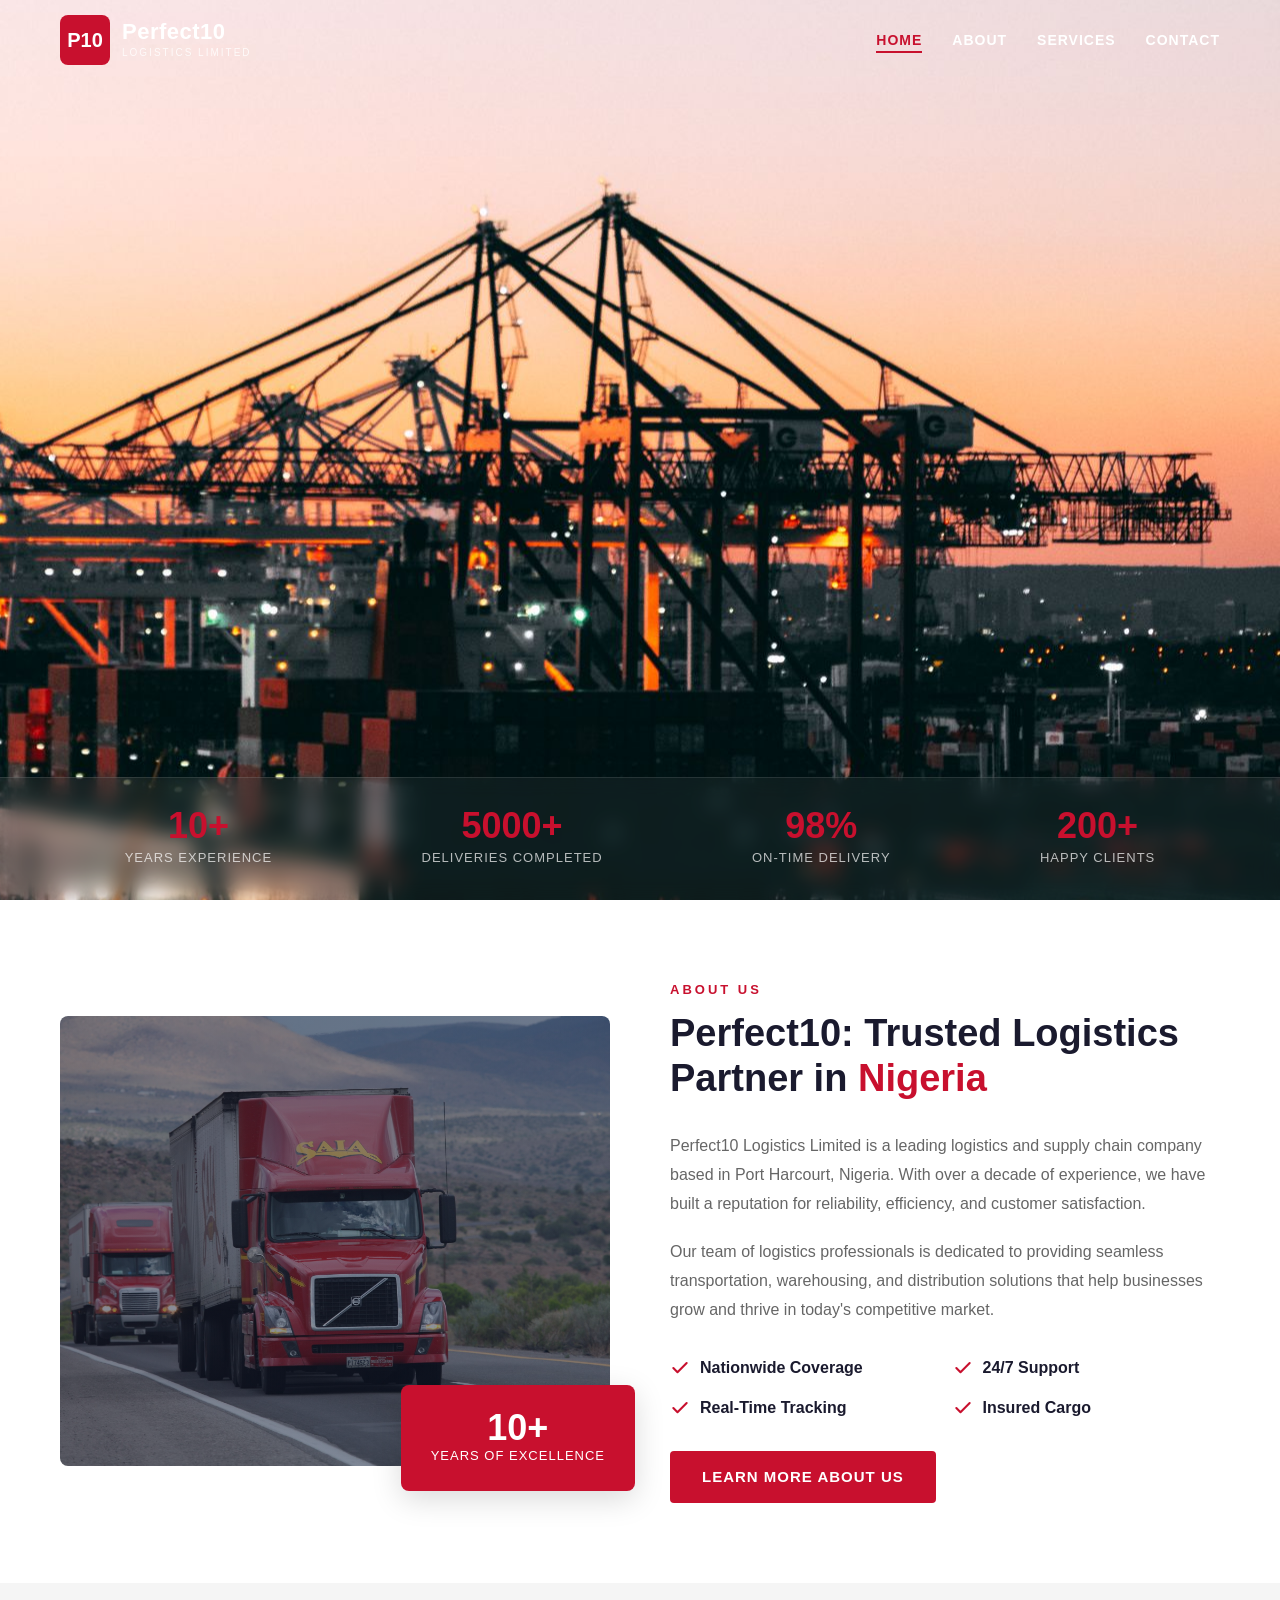
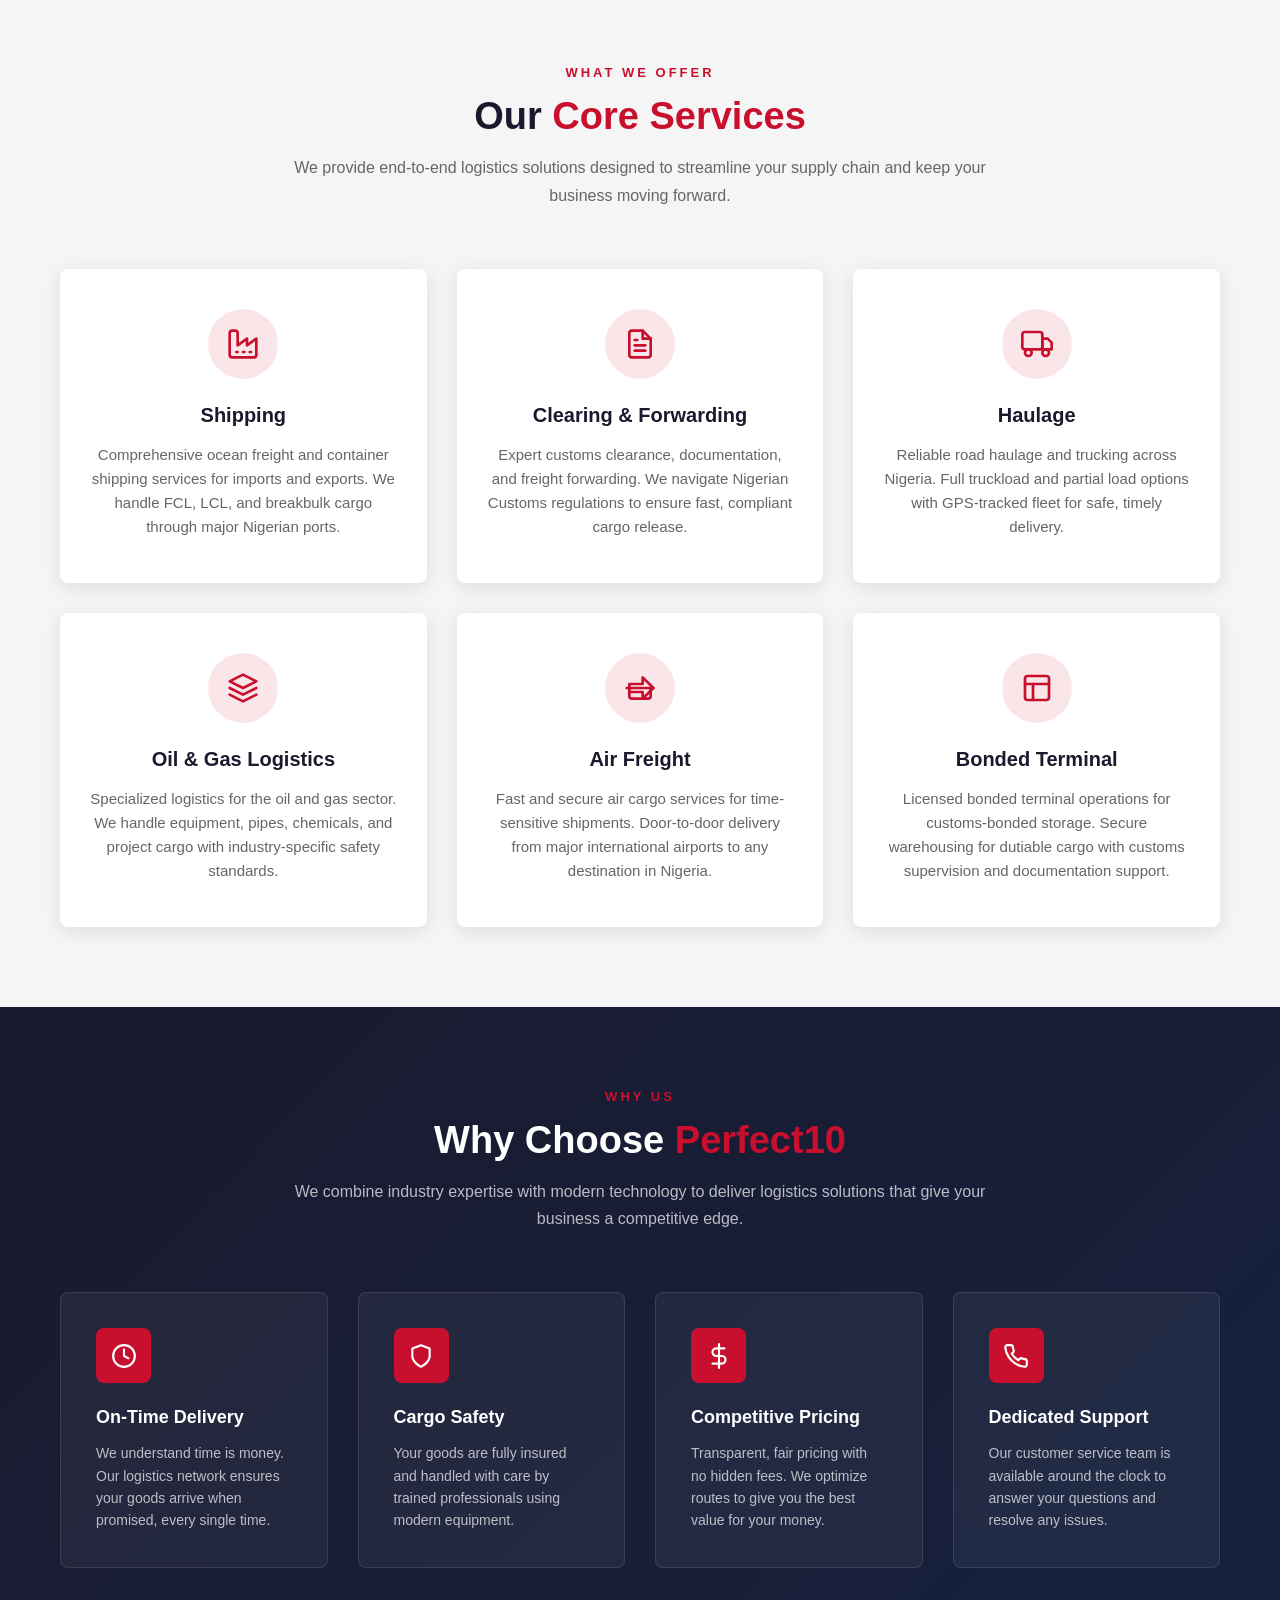
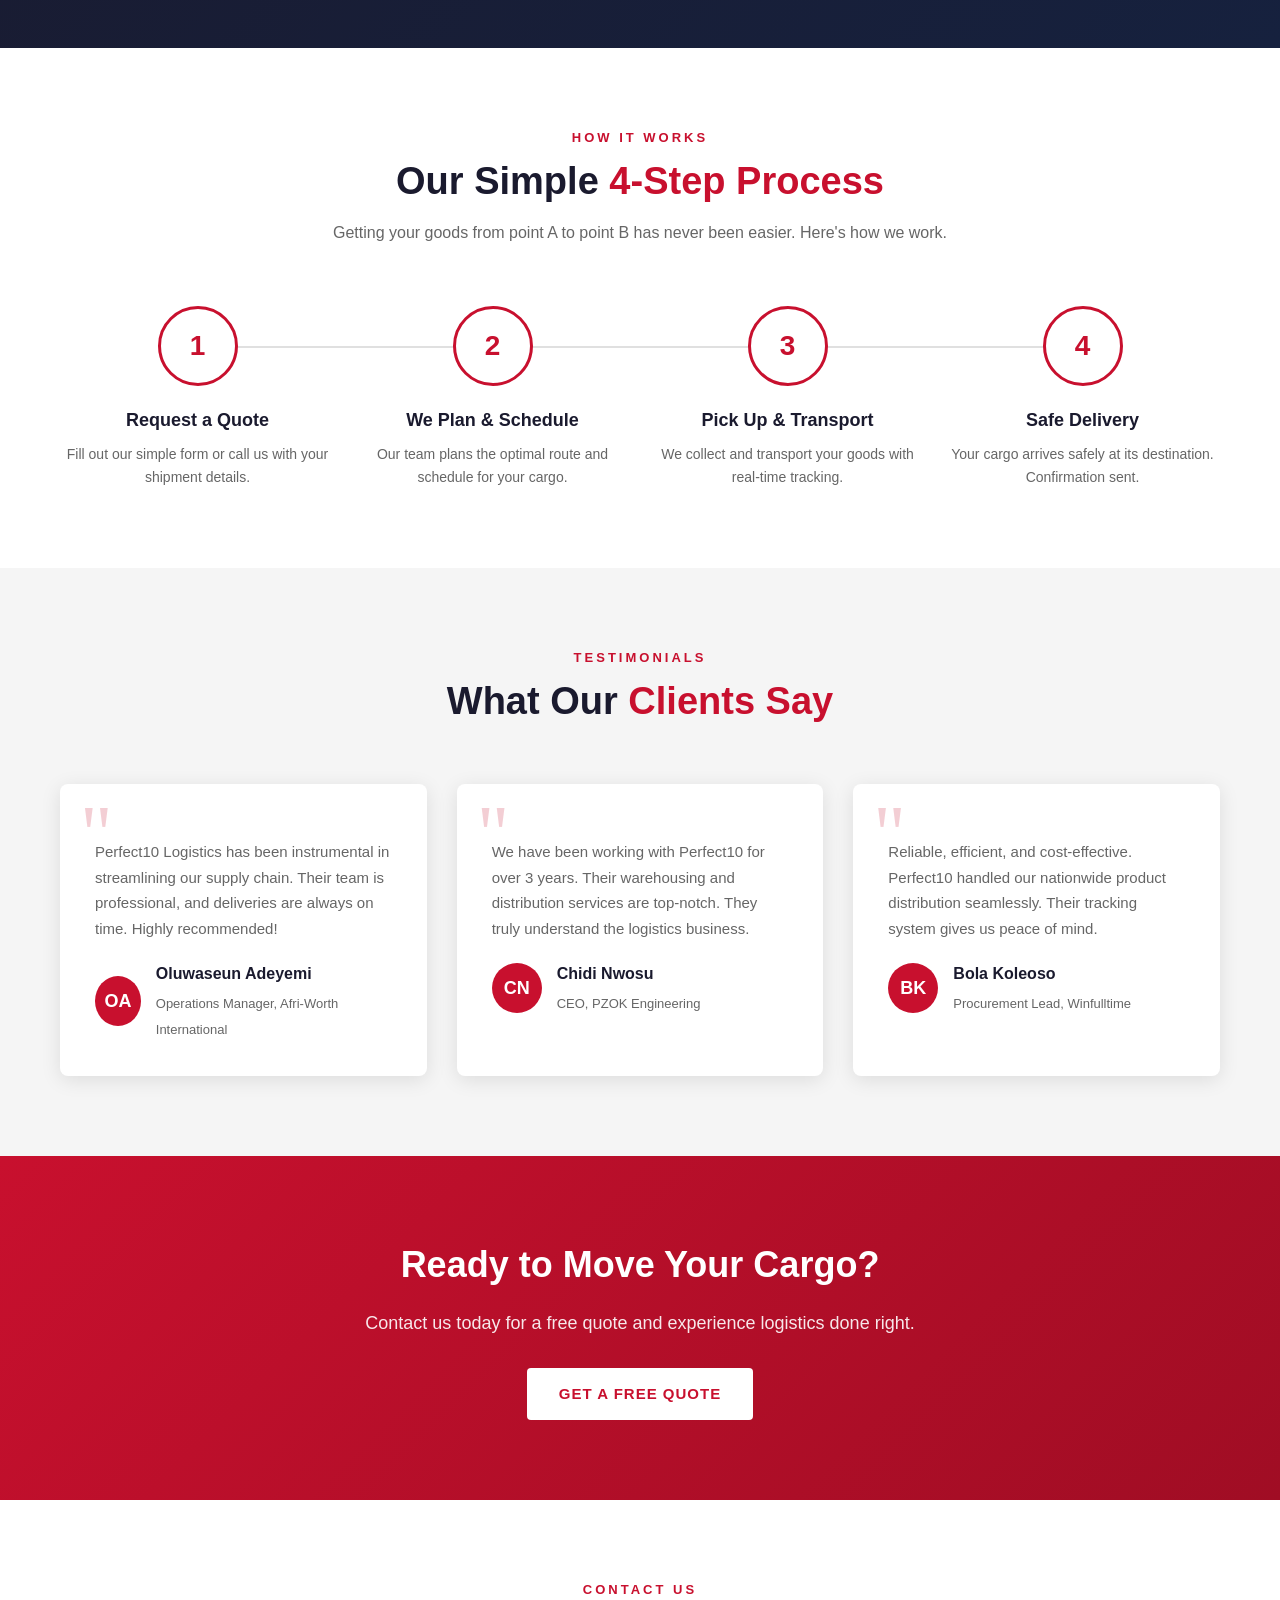
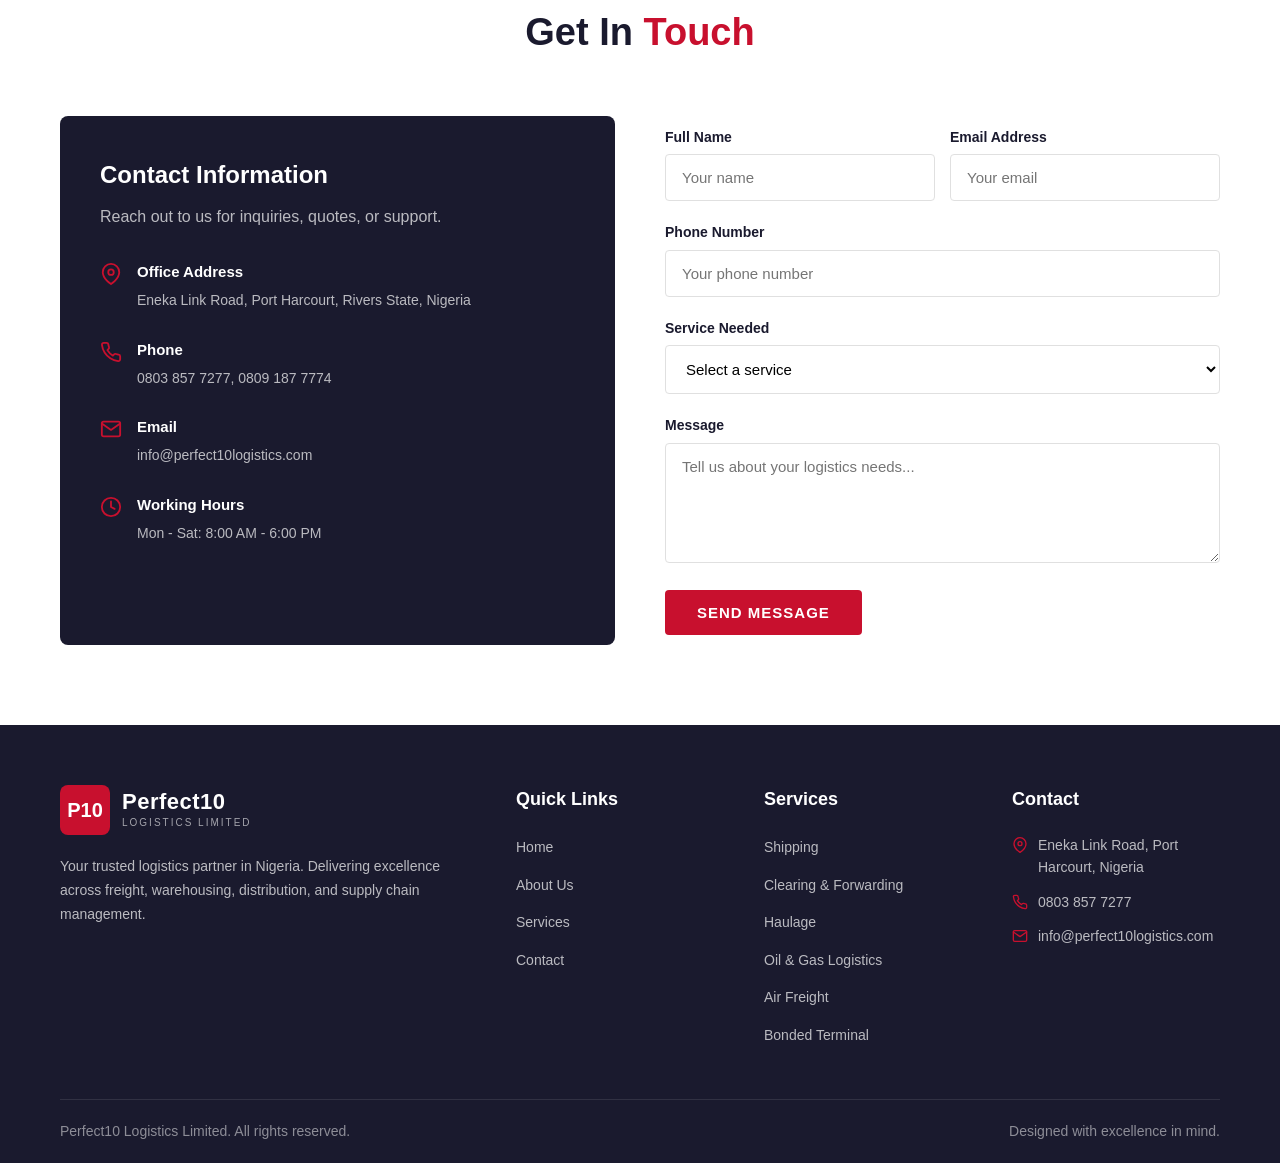
==== index.html @ c77262b9 "Update about heading text" ====
<!DOCTYPE html>
<html lang="en">
<head>
  <meta charset="UTF-8">
  <meta name="viewport" content="width=device-width, initial-scale=1.0">
  <title>Perfect10 Logistics Limited - Reliable Logistics Solutions</title>
  <meta name="description" content="Perfect10 Logistics Limited offers freight, warehousing, distribution, and supply chain management services across Nigeria and beyond.">
  <link rel="stylesheet" href="css/style.css">
</head>
<body>

  <!-- Navigation -->
  <nav class="navbar">
    <div class="container">
      <a href="index.html" class="logo">
        <div class="logo-icon">P10</div>
        <div class="logo-text-wrap">
          <span class="logo-text">Perfect10</span>
          <span class="logo-tagline">Logistics Limited</span>
        </div>
      </a>
      <ul class="nav-links">
        <li><a href="index.html" class="active">Home</a></li>
        <li><a href="about.html">About</a></li>
        <li><a href="services.html">Services</a></li>
        <li><a href="contact.html">Contact</a></li>
      </ul>
      <button class="mobile-menu-btn" aria-label="Toggle menu">
        <span></span>
        <span></span>
        <span></span>
      </button>
    </div>
  </nav>

  <!-- Hero Section -->
  <section class="hero">
    <video class="hero-video" autoplay muted loop playsinline poster="images/hero-terminal.jpg">
      <source src="images/hero.mp4" type="video/mp4">
    </video>
    <div class="container">

    </div>
    <div class="hero-stats">
      <div class="container">
        <div class="stat-item">
          <span class="stat-number" data-count="10" data-suffix="+">0+</span>
          <span class="stat-label">Years Experience</span>
        </div>
        <div class="stat-item">
          <span class="stat-number" data-count="5000" data-suffix="+">0+</span>
          <span class="stat-label">Deliveries Completed</span>
        </div>
        <div class="stat-item">
          <span class="stat-number" data-count="98" data-suffix="%">0%</span>
          <span class="stat-label">On-Time Delivery</span>
        </div>
        <div class="stat-item">
          <span class="stat-number" data-count="200" data-suffix="+">0+</span>
          <span class="stat-label">Happy Clients</span>
        </div>
      </div>
    </div>
  </section>

  <!-- About Section -->
  <section class="about-section section-padding">
    <div class="container">
      <div class="about-image reveal">
        <div class="about-image-main"></div>
        <div class="about-image-badge">
          <div class="years">10+</div>
          <div class="years-text">Years of Excellence</div>
        </div>
      </div>
      <div class="about-content reveal">
        <div class="section-header left">
          <div class="section-label">About Us</div>
          <h2 class="section-title">Perfect10: Trusted Logistics Partner in <span>Nigeria</span></h2>
        </div>
        <p class="about-text">Perfect10 Logistics Limited is a leading logistics and supply chain company based in Port Harcourt, Nigeria. With over a decade of experience, we have built a reputation for reliability, efficiency, and customer satisfaction.</p>
        <p class="about-text">Our team of logistics professionals is dedicated to providing seamless transportation, warehousing, and distribution solutions that help businesses grow and thrive in today's competitive market.</p>
        <div class="about-features">
          <div class="about-feature-item">
            <svg viewBox="0 0 24 24" fill="none" stroke="currentColor" stroke-width="2.5" stroke-linecap="round" stroke-linejoin="round"><polyline points="20 6 9 17 4 12"></polyline></svg>
            Nationwide Coverage
          </div>
          <div class="about-feature-item">
            <svg viewBox="0 0 24 24" fill="none" stroke="currentColor" stroke-width="2.5" stroke-linecap="round" stroke-linejoin="round"><polyline points="20 6 9 17 4 12"></polyline></svg>
            24/7 Support
          </div>
          <div class="about-feature-item">
            <svg viewBox="0 0 24 24" fill="none" stroke="currentColor" stroke-width="2.5" stroke-linecap="round" stroke-linejoin="round"><polyline points="20 6 9 17 4 12"></polyline></svg>
            Real-Time Tracking
          </div>
          <div class="about-feature-item">
            <svg viewBox="0 0 24 24" fill="none" stroke="currentColor" stroke-width="2.5" stroke-linecap="round" stroke-linejoin="round"><polyline points="20 6 9 17 4 12"></polyline></svg>
            Insured Cargo
          </div>
        </div>
        <a href="about.html" class="btn btn-primary">Learn More About Us</a>
      </div>
    </div>
  </section>

  <!-- Services Section -->
  <section class="services-section section-padding">
    <div class="container">
      <div class="section-header reveal">
        <div class="section-label">What We Offer</div>
        <h2 class="section-title">Our <span>Core Services</span></h2>
        <p class="section-desc">We provide end-to-end logistics solutions designed to streamline your supply chain and keep your business moving forward.</p>
      </div>
      <div class="services-grid">
        <div class="service-card reveal">
          <div class="service-icon">
            <svg viewBox="0 0 24 24" fill="none" stroke="currentColor" stroke-width="2" stroke-linecap="round" stroke-linejoin="round"><path d="M2 20a2 2 0 0 0 2 2h16a2 2 0 0 0 2-2V8l-7 5V8l-7 5V4a2 2 0 0 0-2-2H4a2 2 0 0 0-2 2Z"></path><path d="M17 18h1"></path><path d="M12 18h1"></path><path d="M7 18h1"></path></svg>
          </div>
          <h3 class="service-title">Shipping</h3>
          <p class="service-desc">Comprehensive ocean freight and container shipping services for imports and exports. We handle FCL, LCL, and breakbulk cargo through major Nigerian ports.</p>
        </div>
        <div class="service-card reveal">
          <div class="service-icon">
            <svg viewBox="0 0 24 24" fill="none" stroke="currentColor" stroke-width="2" stroke-linecap="round" stroke-linejoin="round"><path d="M14 2H6a2 2 0 0 0-2 2v16a2 2 0 0 0 2 2h12a2 2 0 0 0 2-2V8z"></path><polyline points="14 2 14 8 20 8"></polyline><line x1="16" y1="13" x2="8" y2="13"></line><line x1="16" y1="17" x2="8" y2="17"></line><polyline points="10 9 9 9 8 9"></polyline></svg>
          </div>
          <h3 class="service-title">Clearing &amp; Forwarding</h3>
          <p class="service-desc">Expert customs clearance, documentation, and freight forwarding. We navigate Nigerian Customs regulations to ensure fast, compliant cargo release.</p>
        </div>
        <div class="service-card reveal">
          <div class="service-icon">
            <svg viewBox="0 0 24 24" fill="none" stroke="currentColor" stroke-width="2" stroke-linecap="round" stroke-linejoin="round"><rect x="1" y="3" width="15" height="13" rx="2"></rect><path d="M16 8h4l3 3v5h-7V8z"></path><circle cx="5.5" cy="18.5" r="2.5"></circle><circle cx="18.5" cy="18.5" r="2.5"></circle></svg>
          </div>
          <h3 class="service-title">Haulage</h3>
          <p class="service-desc">Reliable road haulage and trucking across Nigeria. Full truckload and partial load options with GPS-tracked fleet for safe, timely delivery.</p>
        </div>
        <div class="service-card reveal">
          <div class="service-icon">
            <svg viewBox="0 0 24 24" fill="none" stroke="currentColor" stroke-width="2" stroke-linecap="round" stroke-linejoin="round"><path d="M12 2L2 7l10 5 10-5-10-5z"></path><path d="M2 17l10 5 10-5"></path><path d="M2 12l10 5 10-5"></path></svg>
          </div>
          <h3 class="service-title">Oil &amp; Gas Logistics</h3>
          <p class="service-desc">Specialized logistics for the oil and gas sector. We handle equipment, pipes, chemicals, and project cargo with industry-specific safety standards.</p>
        </div>
        <div class="service-card reveal">
          <div class="service-icon">
            <svg viewBox="0 0 24 24" fill="none" stroke="currentColor" stroke-width="2" stroke-linecap="round" stroke-linejoin="round"><path d="M2 12h20"></path><path d="M20 12v6a2 2 0 0 1-2 2H6a2 2 0 0 1-2-2v-6"></path><path d="m22 12-8-8v5H4v6h10v5l8-8z"></path></svg>
          </div>
          <h3 class="service-title">Air Freight</h3>
          <p class="service-desc">Fast and secure air cargo services for time-sensitive shipments. Door-to-door delivery from major international airports to any destination in Nigeria.</p>
        </div>
        <div class="service-card reveal">
          <div class="service-icon">
            <svg viewBox="0 0 24 24" fill="none" stroke="currentColor" stroke-width="2" stroke-linecap="round" stroke-linejoin="round"><rect x="3" y="3" width="18" height="18" rx="2" ry="2"></rect><line x1="3" y1="9" x2="21" y2="9"></line><line x1="9" y1="21" x2="9" y2="9"></line></svg>
          </div>
          <h3 class="service-title">Bonded Terminal</h3>
          <p class="service-desc">Licensed bonded terminal operations for customs-bonded storage. Secure warehousing for dutiable cargo with customs supervision and documentation support.</p>
        </div>
      </div>
    </div>
  </section>

  <!-- Why Choose Us -->
  <section class="why-section section-padding">
    <div class="container">
      <div class="section-header reveal">
        <div class="section-label">Why Us</div>
        <h2 class="section-title">Why Choose <span>Perfect10</span></h2>
        <p class="section-desc">We combine industry expertise with modern technology to deliver logistics solutions that give your business a competitive edge.</p>
      </div>
      <div class="why-grid">
        <div class="why-card reveal">
          <div class="why-icon">
            <svg viewBox="0 0 24 24" fill="none" stroke="currentColor" stroke-width="2" stroke-linecap="round" stroke-linejoin="round"><circle cx="12" cy="12" r="10"></circle><polyline points="12 6 12 12 16 14"></polyline></svg>
          </div>
          <h3 class="why-title">On-Time Delivery</h3>
          <p class="why-desc">We understand time is money. Our logistics network ensures your goods arrive when promised, every single time.</p>
        </div>
        <div class="why-card reveal">
          <div class="why-icon">
            <svg viewBox="0 0 24 24" fill="none" stroke="currentColor" stroke-width="2" stroke-linecap="round" stroke-linejoin="round"><path d="M12 22s8-4 8-10V5l-8-3-8 3v7c0 6 8 10 8 10z"></path></svg>
          </div>
          <h3 class="why-title">Cargo Safety</h3>
          <p class="why-desc">Your goods are fully insured and handled with care by trained professionals using modern equipment.</p>
        </div>
        <div class="why-card reveal">
          <div class="why-icon">
            <svg viewBox="0 0 24 24" fill="none" stroke="currentColor" stroke-width="2" stroke-linecap="round" stroke-linejoin="round"><line x1="12" y1="1" x2="12" y2="23"></line><path d="M17 5H9.5a3.5 3.5 0 0 0 0 7h5a3.5 3.5 0 0 1 0 7H6"></path></svg>
          </div>
          <h3 class="why-title">Competitive Pricing</h3>
          <p class="why-desc">Transparent, fair pricing with no hidden fees. We optimize routes to give you the best value for your money.</p>
        </div>
        <div class="why-card reveal">
          <div class="why-icon">
            <svg viewBox="0 0 24 24" fill="none" stroke="currentColor" stroke-width="2" stroke-linecap="round" stroke-linejoin="round"><path d="M22 16.92v3a2 2 0 0 1-2.18 2 19.79 19.79 0 0 1-8.63-3.07 19.5 19.5 0 0 1-6-6 19.79 19.79 0 0 1-3.07-8.67A2 2 0 0 1 4.11 2h3a2 2 0 0 1 2 1.72 12.84 12.84 0 0 0 .7 2.81 2 2 0 0 1-.45 2.11L8.09 9.91a16 16 0 0 0 6 6l1.27-1.27a2 2 0 0 1 2.11-.45 12.84 12.84 0 0 0 2.81.7A2 2 0 0 1 22 16.92z"></path></svg>
          </div>
          <h3 class="why-title">Dedicated Support</h3>
          <p class="why-desc">Our customer service team is available around the clock to answer your questions and resolve any issues.</p>
        </div>
      </div>
    </div>
  </section>

  <!-- Process Section -->
  <section class="process-section section-padding">
    <div class="container">
      <div class="section-header reveal">
        <div class="section-label">How It Works</div>
        <h2 class="section-title">Our Simple <span>4-Step Process</span></h2>
        <p class="section-desc">Getting your goods from point A to point B has never been easier. Here's how we work.</p>
      </div>
      <div class="process-steps">
        <div class="process-step reveal">
          <div class="step-number">1</div>
          <h3 class="step-title">Request a Quote</h3>
          <p class="step-desc">Fill out our simple form or call us with your shipment details.</p>
        </div>
        <div class="process-step reveal">
          <div class="step-number">2</div>
          <h3 class="step-title">We Plan &amp; Schedule</h3>
          <p class="step-desc">Our team plans the optimal route and schedule for your cargo.</p>
        </div>
        <div class="process-step reveal">
          <div class="step-number">3</div>
          <h3 class="step-title">Pick Up &amp; Transport</h3>
          <p class="step-desc">We collect and transport your goods with real-time tracking.</p>
        </div>
        <div class="process-step reveal">
          <div class="step-number">4</div>
          <h3 class="step-title">Safe Delivery</h3>
          <p class="step-desc">Your cargo arrives safely at its destination. Confirmation sent.</p>
        </div>
      </div>
    </div>
  </section>

  <!-- Testimonials -->
  <section class="testimonials-section section-padding">
    <div class="container">
      <div class="section-header reveal">
        <div class="section-label">Testimonials</div>
        <h2 class="section-title">What Our <span>Clients Say</span></h2>
      </div>
      <div class="testimonials-grid">
        <div class="testimonial-card reveal">
          <p class="testimonial-text">Perfect10 Logistics has been instrumental in streamlining our supply chain. Their team is professional, and deliveries are always on time. Highly recommended!</p>
          <div class="testimonial-author">
            <div class="author-avatar">OA</div>
            <div class="author-info">
              <h4>Oluwaseun Adeyemi</h4>
              <span>Operations Manager, Afri-Worth International</span>
            </div>
          </div>
        </div>
        <div class="testimonial-card reveal">
          <p class="testimonial-text">We have been working with Perfect10 for over 3 years. Their warehousing and distribution services are top-notch. They truly understand the logistics business.</p>
          <div class="testimonial-author">
            <div class="author-avatar">CN</div>
            <div class="author-info">
              <h4>Chidi Nwosu</h4>
              <span>CEO, PZOK Engineering</span>
            </div>
          </div>
        </div>
        <div class="testimonial-card reveal">
          <p class="testimonial-text">Reliable, efficient, and cost-effective. Perfect10 handled our nationwide product distribution seamlessly. Their tracking system gives us peace of mind.</p>
          <div class="testimonial-author">
            <div class="author-avatar">BK</div>
            <div class="author-info">
              <h4>Bola Koleoso</h4>
              <span>Procurement Lead, Winfulltime</span>
            </div>
          </div>
        </div>
      </div>
    </div>
  </section>

  <!-- CTA Section -->
  <section class="cta-section">
    <div class="container">
      <h2 class="cta-title">Ready to Move Your Cargo?</h2>
      <p class="cta-desc">Contact us today for a free quote and experience logistics done right.</p>
      <a href="contact.html" class="btn">Get a Free Quote</a>
    </div>
  </section>

  <!-- Contact Info Section -->
  <section class="contact-section section-padding">
    <div class="container">
      <div class="section-header reveal">
        <div class="section-label">Contact Us</div>
        <h2 class="section-title">Get In <span>Touch</span></h2>
      </div>
      <div class="contact-grid">
        <div class="contact-info-card reveal">
          <h3>Contact Information</h3>
          <p class="sub">Reach out to us for inquiries, quotes, or support.</p>
          <div class="contact-item">
            <svg viewBox="0 0 24 24" fill="none" stroke="currentColor" stroke-width="2" stroke-linecap="round" stroke-linejoin="round"><path d="M21 10c0 7-9 13-9 13s-9-6-9-13a9 9 0 0 1 18 0z"></path><circle cx="12" cy="10" r="3"></circle></svg>
            <div>
              <strong>Office Address</strong>
              <span>Eneka Link Road, Port Harcourt, Rivers State, Nigeria</span>
            </div>
          </div>
          <div class="contact-item">
            <svg viewBox="0 0 24 24" fill="none" stroke="currentColor" stroke-width="2" stroke-linecap="round" stroke-linejoin="round"><path d="M22 16.92v3a2 2 0 0 1-2.18 2 19.79 19.79 0 0 1-8.63-3.07 19.5 19.5 0 0 1-6-6 19.79 19.79 0 0 1-3.07-8.67A2 2 0 0 1 4.11 2h3a2 2 0 0 1 2 1.72 12.84 12.84 0 0 0 .7 2.81 2 2 0 0 1-.45 2.11L8.09 9.91a16 16 0 0 0 6 6l1.27-1.27a2 2 0 0 1 2.11-.45 12.84 12.84 0 0 0 2.81.7A2 2 0 0 1 22 16.92z"></path></svg>
            <div>
              <strong>Phone</strong>
              <span>0803 857 7277, 0809 187 7774</span>
            </div>
          </div>
          <div class="contact-item">
            <svg viewBox="0 0 24 24" fill="none" stroke="currentColor" stroke-width="2" stroke-linecap="round" stroke-linejoin="round"><path d="M4 4h16c1.1 0 2 .9 2 2v12c0 1.1-.9 2-2 2H4c-1.1 0-2-.9-2-2V6c0-1.1.9-2 2-2z"></path><polyline points="22,6 12,13 2,6"></polyline></svg>
            <div>
              <strong>Email</strong>
              <span>info@perfect10logistics.com</span>
            </div>
          </div>
          <div class="contact-item">
            <svg viewBox="0 0 24 24" fill="none" stroke="currentColor" stroke-width="2" stroke-linecap="round" stroke-linejoin="round"><circle cx="12" cy="12" r="10"></circle><polyline points="12 6 12 12 16 14"></polyline></svg>
            <div>
              <strong>Working Hours</strong>
              <span>Mon - Sat: 8:00 AM - 6:00 PM</span>
            </div>
          </div>
        </div>
        <div class="contact-form-wrap reveal">
          <form id="contactForm">
            <div class="form-row">
              <div class="form-group">
                <label for="name">Full Name</label>
                <input type="text" id="name" name="name" placeholder="Your name" required>
              </div>
              <div class="form-group">
                <label for="email">Email Address</label>
                <input type="email" id="email" name="email" placeholder="Your email" required>
              </div>
            </div>
            <div class="form-group">
              <label for="phone">Phone Number</label>
              <input type="tel" id="phone" name="phone" placeholder="Your phone number">
            </div>
            <div class="form-group">
              <label for="service">Service Needed</label>
              <select id="service" name="service">
                <option value="">Select a service</option>
                <option value="shipping">Shipping</option>
                <option value="clearing">Clearing &amp; Forwarding</option>
                <option value="haulage">Haulage</option>
                <option value="oilgas">Oil &amp; Gas Logistics</option>
                <option value="airfreight">Air Freight</option>
                <option value="bonded">Bonded Terminal</option>
                <option value="other">Other / General Inquiry</option>
              </select>
            </div>
            <div class="form-group">
              <label for="message">Message</label>
              <textarea id="message" name="message" placeholder="Tell us about your logistics needs..." required></textarea>
            </div>
            <button type="submit" class="btn btn-primary">Send Message</button>
          </form>
        </div>
      </div>
    </div>
  </section>

  <!-- Footer -->
  <footer class="footer">
    <div class="container">
      <div class="footer-grid">
        <div class="footer-brand">
          <a href="index.html" class="logo">
            <div class="logo-icon">P10</div>
            <div class="logo-text-wrap">
              <span class="logo-text">Perfect10</span>
              <span class="logo-tagline">Logistics Limited</span>
            </div>
          </a>
          <p>Your trusted logistics partner in Nigeria. Delivering excellence across freight, warehousing, distribution, and supply chain management.</p>
        </div>
        <div class="footer-col">
          <h4 class="footer-title">Quick Links</h4>
          <ul class="footer-links">
            <li><a href="index.html">Home</a></li>
            <li><a href="about.html">About Us</a></li>
            <li><a href="services.html">Services</a></li>
            <li><a href="contact.html">Contact</a></li>
          </ul>
        </div>
        <div class="footer-col">
          <h4 class="footer-title">Services</h4>
          <ul class="footer-links">
            <li><a href="services.html">Shipping</a></li>
            <li><a href="services.html">Clearing &amp; Forwarding</a></li>
            <li><a href="services.html">Haulage</a></li>
            <li><a href="services.html">Oil &amp; Gas Logistics</a></li>
            <li><a href="services.html">Air Freight</a></li>
            <li><a href="services.html">Bonded Terminal</a></li>
          </ul>
        </div>
        <div class="footer-col">
          <h4 class="footer-title">Contact</h4>
          <ul class="footer-contact">
            <li>
              <svg viewBox="0 0 24 24" fill="none" stroke="currentColor" stroke-width="2" stroke-linecap="round" stroke-linejoin="round"><path d="M21 10c0 7-9 13-9 13s-9-6-9-13a9 9 0 0 1 18 0z"></path><circle cx="12" cy="10" r="3"></circle></svg>
              Eneka Link Road, Port Harcourt, Nigeria
            </li>
            <li>
              <svg viewBox="0 0 24 24" fill="none" stroke="currentColor" stroke-width="2" stroke-linecap="round" stroke-linejoin="round"><path d="M22 16.92v3a2 2 0 0 1-2.18 2 19.79 19.79 0 0 1-8.63-3.07 19.5 19.5 0 0 1-6-6 19.79 19.79 0 0 1-3.07-8.67A2 2 0 0 1 4.11 2h3a2 2 0 0 1 2 1.72 12.84 12.84 0 0 0 .7 2.81 2 2 0 0 1-.45 2.11L8.09 9.91a16 16 0 0 0 6 6l1.27-1.27a2 2 0 0 1 2.11-.45 12.84 12.84 0 0 0 2.81.7A2 2 0 0 1 22 16.92z"></path></svg>
              0803 857 7277
            </li>
            <li>
              <svg viewBox="0 0 24 24" fill="none" stroke="currentColor" stroke-width="2" stroke-linecap="round" stroke-linejoin="round"><path d="M4 4h16c1.1 0 2 .9 2 2v12c0 1.1-.9 2-2 2H4c-1.1 0-2-.9-2-2V6c0-1.1.9-2 2-2z"></path><polyline points="22,6 12,13 2,6"></polyline></svg>
              info@perfect10logistics.com
            </li>
          </ul>
        </div>
      </div>
      <div class="footer-bottom">
        <p> Perfect10 Logistics Limited. All rights reserved.</p>
        <p>Designed with excellence in mind.</p>
      </div>
    </div>
  </footer>

  <script src="js/main.js"></script>
</body>
</html>
---- css/style.css ----
/* ========================================
   Perfect10 Logistics Limited
   Global Stylesheet
   ======================================== */

/* CSS Variables */
:root {
  --primary-red: #C8102E;
  --primary-red-dark: #A00D24;
  --dark: #1a1a2e;
  --dark-secondary: #16213e;
  --white: #ffffff;
  --light-gray: #f5f5f5;
  --medium-gray: #e0e0e0;
  --text-dark: #333333;
  --text-muted: #666666;
  --accent-gold: #d4af37;
  --transition: all 0.3s ease;
  --shadow: 0 4px 20px rgba(0,0,0,0.1);
  --shadow-hover: 0 8px 30px rgba(0,0,0,0.15);
}

/* Reset & Base */
* {
  margin: 0;
  padding: 0;
  box-sizing: border-box;
}

html {
  scroll-behavior: smooth;
}

body {
  font-family: 'Segoe UI', Tahoma, Geneva, Verdana, sans-serif;
  color: var(--text-dark);
  line-height: 1.6;
  background: var(--white);
  overflow-x: hidden;
}

a {
  text-decoration: none;
  color: inherit;
  transition: var(--transition);
}

ul {
  list-style: none;
}

img {
  max-width: 100%;
  height: auto;
}

.container {
  max-width: 1200px;
  margin: 0 auto;
  padding: 0 20px;
}

.section-padding {
  padding: 80px 0;
}

.text-center {
  text-align: center;
}

/* ========================================
   Buttons
   ======================================== */
.btn {
  display: inline-block;
  padding: 14px 32px;
  border-radius: 4px;
  font-weight: 600;
  font-size: 15px;
  text-transform: uppercase;
  letter-spacing: 1px;
  cursor: pointer;
  transition: var(--transition);
  border: none;
}

.btn-primary {
  background: var(--primary-red);
  color: var(--white);
}

.btn-primary:hover {
  background: var(--primary-red-dark);
  transform: translateY(-2px);
  box-shadow: var(--shadow-hover);
}

.btn-outline {
  background: transparent;
  color: var(--white);
  border: 2px solid var(--white);
}

.btn-outline:hover {
  background: var(--white);
  color: var(--dark);
}

.btn-dark {
  background: var(--dark);
  color: var(--white);
}

.btn-dark:hover {
  background: var(--primary-red);
}

/* ========================================
   Navigation
   ======================================== */
.navbar {
  position: fixed;
  top: 0;
  left: 0;
  width: 100%;
  z-index: 1000;
  padding: 15px 0;
  transition: var(--transition);
  background: transparent;
}

.navbar.scrolled {
  background: var(--white);
  box-shadow: var(--shadow);
  padding: 10px 0;
}

.navbar.scrolled .logo-text,
.navbar.scrolled .nav-links a {
  color: var(--dark);
}

.navbar.scrolled .logo-tagline {
  color: var(--text-muted);
}

.navbar .container {
  display: flex;
  justify-content: space-between;
  align-items: center;
}

.logo {
  display: flex;
  align-items: center;
  gap: 12px;
}

.logo-icon {
  width: 50px;
  height: 50px;
  background: var(--primary-red);
  border-radius: 8px;
  display: flex;
  align-items: center;
  justify-content: center;
  color: var(--white);
  font-weight: bold;
  font-size: 20px;
  flex-shrink: 0;
}

.logo-text-wrap {
  display: flex;
  flex-direction: column;
}

.logo-text {
  font-size: 22px;
  font-weight: 800;
  color: var(--white);
  line-height: 1.2;
  letter-spacing: 0.5px;
}

.logo-tagline {
  font-size: 10px;
  color: rgba(255,255,255,0.8);
  text-transform: uppercase;
  letter-spacing: 2px;
  font-weight: 500;
}

.nav-links {
  display: flex;
  gap: 30px;
  align-items: center;
}

.nav-links a {
  color: var(--white);
  font-weight: 600;
  font-size: 14px;
  text-transform: uppercase;
  letter-spacing: 1px;
  position: relative;
}

.nav-links a::after {
  content: '';
  position: absolute;
  bottom: -5px;
  left: 0;
  width: 0;
  height: 2px;
  background: var(--primary-red);
  transition: var(--transition);
}

.nav-links a:hover::after,
.nav-links a.active::after {
  width: 100%;
}

.nav-links a:hover,
.nav-links a.active {
  color: var(--primary-red);
}

.navbar.scrolled .nav-links a:hover,
.navbar.scrolled .nav-links a.active {
  color: var(--primary-red);
}

.mobile-menu-btn {
  display: none;
  background: none;
  border: none;
  cursor: pointer;
  padding: 5px;
}

.mobile-menu-btn span {
  display: block;
  width: 25px;
  height: 3px;
  background: var(--white);
  margin: 5px 0;
  transition: var(--transition);
  border-radius: 2px;
}

.navbar.scrolled .mobile-menu-btn span {
  background: var(--dark);
}

/* ========================================
   Hero Section
   ======================================== */
.hero {
  min-height: 100vh;
  background: linear-gradient(135deg, var(--dark) 0%, var(--dark-secondary) 50%, #1a1a2e 100%);
  display: flex;
  flex-direction: column;
  position: relative;
  overflow: hidden;
  padding-top: 80px;
}

.hero-video {
  position: absolute;
  top: 50%;
  left: 50%;
  min-width: 100%;
  min-height: 100%;
  width: auto;
  height: auto;
  transform: translate(-50%, -50%);
  object-fit: cover;
  z-index: 0;
}

.hero-video::after {
  content: '';
  position: absolute;
  top: 0;
  left: 0;
  width: 100%;
  height: 100%;
  background: linear-gradient(135deg, rgba(26, 26, 46, 0.55) 0%, rgba(22, 33, 62, 0.45) 50%, rgba(0, 0, 0, 0.35) 100%);
  z-index: 1;
}

.hero .container {
  position: relative;
  z-index: 2;
  display: flex;
  align-items: center;
  justify-content: center;
  flex: 1;
}

.hero-content {
  max-width: 720px;
  text-align: center;
  background: rgba(0, 0, 0, 0.35);
  padding: 40px 50px;
  border-radius: 12px;
  backdrop-filter: blur(4px);
  border: 1px solid rgba(255, 255, 255, 0.06);
}

.hero-subtitle {
  color: var(--primary-red);
  font-size: 14px;
  font-weight: 700;
  text-transform: uppercase;
  letter-spacing: 3px;
  margin-bottom: 15px;
  display: flex;
  align-items: center;
  justify-content: center;
  gap: 10px;
}

.hero-subtitle::before {
  content: '';
  display: inline-block;
  width: 40px;
  height: 3px;
  background: var(--primary-red);
}

.hero-title {
  font-size: 52px;
  font-weight: 800;
  color: var(--white);
  line-height: 1.15;
  margin-bottom: 20px;
}

.hero-title span {
  color: var(--primary-red);
}

.hero-desc {
  font-size: 18px;
  color: rgba(255,255,255,0.8);
  margin-bottom: 35px;
  line-height: 1.7;
}

.hero-buttons {
  display: flex;
  gap: 15px;
  flex-wrap: wrap;
}

.hero-stats {
  background: rgba(255,255,255,0.05);
  backdrop-filter: blur(10px);
  border-top: 1px solid rgba(255,255,255,0.1);
  padding: 30px 0;
  margin-top: auto;
}

.hero-stats .container {
  display: flex;
  justify-content: space-around;
  flex-wrap: wrap;
  gap: 20px;
}

.stat-item {
  text-align: center;
}

.stat-number {
  font-size: 36px;
  font-weight: 800;
  color: var(--primary-red);
  display: block;
  line-height: 1;
}

.stat-label {
  font-size: 13px;
  color: rgba(255,255,255,0.7);
  text-transform: uppercase;
  letter-spacing: 1px;
  margin-top: 5px;
}

/* ========================================
   Section Headers
   ======================================== */
.section-header {
  text-align: center;
  max-width: 700px;
  margin: 0 auto 60px;
}

.section-header.left {
  text-align: left;
  margin-left: 0;
}

.section-label {
  color: var(--primary-red);
  font-size: 13px;
  font-weight: 700;
  text-transform: uppercase;
  letter-spacing: 3px;
  margin-bottom: 10px;
}

.section-title {
  font-size: 38px;
  font-weight: 800;
  color: var(--dark);
  line-height: 1.2;
  margin-bottom: 15px;
}

.section-title span {
  color: var(--primary-red);
}

.section-desc {
  color: var(--text-muted);
  font-size: 16px;
  line-height: 1.7;
}

/* ========================================
   Services Section
   ======================================== */
.services-section {
  background: var(--light-gray);
}

.services-grid {
  display: grid;
  grid-template-columns: repeat(auto-fit, minmax(280px, 1fr));
  gap: 30px;
}

.service-card {
  background: var(--white);
  padding: 40px 30px;
  border-radius: 8px;
  text-align: center;
  transition: var(--transition);
  border-bottom: 4px solid transparent;
  box-shadow: var(--shadow);
}

.service-card:hover {
  transform: translateY(-8px);
  box-shadow: var(--shadow-hover);
  border-bottom-color: var(--primary-red);
}

.service-icon {
  width: 70px;
  height: 70px;
  background: rgba(200, 16, 46, 0.1);
  border-radius: 50%;
  display: flex;
  align-items: center;
  justify-content: center;
  margin: 0 auto 20px;
  transition: var(--transition);
}

.service-card:hover .service-icon {
  background: var(--primary-red);
}

.service-icon svg {
  width: 32px;
  height: 32px;
  color: var(--primary-red);
  transition: var(--transition);
}

.service-card:hover .service-icon svg {
  color: var(--white);
}

.service-title {
  font-size: 20px;
  font-weight: 700;
  color: var(--dark);
  margin-bottom: 12px;
}

.service-desc {
  color: var(--text-muted);
  font-size: 15px;
  line-height: 1.6;
}

/* ========================================
   About Section
   ======================================== */
.about-section .container {
  display: flex;
  align-items: center;
  gap: 60px;
}

.about-image {
  flex: 1;
  position: relative;
}

.about-image-main {
  width: 100%;
  height: 450px;
  background: linear-gradient(135deg, rgba(26, 26, 46, 0.55) 0%, rgba(22, 33, 62, 0.45) 100%), url('../images/hero-truck.jpg');
  background-size: cover;
  background-position: center;
  background-repeat: no-repeat;
  border-radius: 8px;
  position: relative;
  overflow: hidden;
}

.about-image-badge {
  position: absolute;
  bottom: -25px;
  right: -25px;
  background: var(--primary-red);
  color: var(--white);
  padding: 25px 30px;
  border-radius: 8px;
  text-align: center;
  box-shadow: var(--shadow-hover);
}

.about-image-badge .years {
  font-size: 36px;
  font-weight: 800;
  line-height: 1;
}

.about-image-badge .years-text {
  font-size: 13px;
  text-transform: uppercase;
  letter-spacing: 1px;
}

.about-content {
  flex: 1;
}

.about-content .section-header {
  margin-bottom: 30px;
}

.about-text {
  color: var(--text-muted);
  margin-bottom: 20px;
  line-height: 1.8;
}

.about-features {
  display: grid;
  grid-template-columns: 1fr 1fr;
  gap: 15px;
  margin: 30px 0;
}

.about-feature-item {
  display: flex;
  align-items: center;
  gap: 10px;
  font-weight: 600;
  color: var(--dark);
}

.about-feature-item svg {
  width: 20px;
  height: 20px;
  color: var(--primary-red);
  flex-shrink: 0;
}

/* ========================================
   Why Choose Us
   ======================================== */
.why-section {
  background: linear-gradient(135deg, var(--dark) 0%, var(--dark-secondary) 100%);
  color: var(--white);
}

.why-section .section-title {
  color: var(--white);
}

.why-section .section-desc {
  color: rgba(255,255,255,0.7);
}

.why-grid {
  display: grid;
  grid-template-columns: repeat(auto-fit, minmax(250px, 1fr));
  gap: 30px;
}

.why-card {
  background: rgba(255,255,255,0.05);
  padding: 35px;
  border-radius: 8px;
  border: 1px solid rgba(255,255,255,0.1);
  transition: var(--transition);
}

.why-card:hover {
  background: rgba(255,255,255,0.1);
  border-color: var(--primary-red);
  transform: translateY(-5px);
}

.why-icon {
  width: 55px;
  height: 55px;
  background: var(--primary-red);
  border-radius: 8px;
  display: flex;
  align-items: center;
  justify-content: center;
  margin-bottom: 20px;
}

.why-icon svg {
  width: 26px;
  height: 26px;
  color: var(--white);
}

.why-title {
  font-size: 18px;
  font-weight: 700;
  margin-bottom: 10px;
}

.why-desc {
  font-size: 14px;
  color: rgba(255,255,255,0.7);
  line-height: 1.6;
}

/* ========================================
   Process Section
   ======================================== */
.process-section {
  background: var(--white);
}

.process-steps {
  display: flex;
  justify-content: space-between;
  gap: 20px;
  position: relative;
}

.process-steps::before {
  content: '';
  position: absolute;
  top: 40px;
  left: 10%;
  width: 80%;
  height: 2px;
  background: var(--medium-gray);
  z-index: 0;
}

.process-step {
  flex: 1;
  text-align: center;
  position: relative;
  z-index: 1;
}

.step-number {
  width: 80px;
  height: 80px;
  background: var(--white);
  border: 3px solid var(--primary-red);
  border-radius: 50%;
  display: flex;
  align-items: center;
  justify-content: center;
  margin: 0 auto 20px;
  font-size: 28px;
  font-weight: 800;
  color: var(--primary-red);
  transition: var(--transition);
}

.process-step:hover .step-number {
  background: var(--primary-red);
  color: var(--white);
}

.step-title {
  font-size: 18px;
  font-weight: 700;
  color: var(--dark);
  margin-bottom: 8px;
}

.step-desc {
  font-size: 14px;
  color: var(--text-muted);
}

/* ========================================
   Testimonials
   ======================================== */
.testimonials-section {
  background: var(--light-gray);
}

.testimonials-grid {
  display: grid;
  grid-template-columns: repeat(auto-fit, minmax(350px, 1fr));
  gap: 30px;
}

.testimonial-card {
  background: var(--white);
  padding: 35px;
  border-radius: 8px;
  box-shadow: var(--shadow);
  position: relative;
}

.testimonial-card::before {
  content: '"';
  font-size: 80px;
  color: var(--primary-red);
  opacity: 0.2;
  position: absolute;
  top: 10px;
  left: 20px;
  font-family: Georgia, serif;
  line-height: 1;
}

.testimonial-text {
  font-size: 15px;
  color: var(--text-muted);
  line-height: 1.7;
  margin-bottom: 20px;
  position: relative;
  z-index: 1;
  padding-top: 20px;
}

.testimonial-author {
  display: flex;
  align-items: center;
  gap: 15px;
}

.author-avatar {
  width: 50px;
  height: 50px;
  background: var(--primary-red);
  border-radius: 50%;
  display: flex;
  align-items: center;
  justify-content: center;
  color: var(--white);
  font-weight: 700;
  font-size: 18px;
}

.author-info h4 {
  font-size: 16px;
  color: var(--dark);
  margin-bottom: 3px;
}

.author-info span {
  font-size: 13px;
  color: var(--text-muted);
}

/* ========================================
   CTA Section
   ======================================== */
.cta-section {
  background: linear-gradient(135deg, var(--primary-red) 0%, var(--primary-red-dark) 100%);
  padding: 80px 0;
  text-align: center;
  color: var(--white);
}

.cta-title {
  font-size: 36px;
  font-weight: 800;
  margin-bottom: 15px;
}

.cta-desc {
  font-size: 18px;
  opacity: 0.9;
  margin-bottom: 30px;
  max-width: 600px;
  margin-left: auto;
  margin-right: auto;
}

.cta-section .btn {
  background: var(--white);
  color: var(--primary-red);
}

.cta-section .btn:hover {
  background: var(--dark);
  color: var(--white);
}

/* ========================================
   Contact Section
   ======================================== */
.contact-section {
  background: var(--white);
}

.contact-grid {
  display: grid;
  grid-template-columns: 1fr 1fr;
  gap: 50px;
}

.contact-info-card {
  background: var(--dark);
  color: var(--white);
  padding: 40px;
  border-radius: 8px;
}

.contact-info-card h3 {
  font-size: 24px;
  margin-bottom: 10px;
}

.contact-info-card .sub {
  color: rgba(255,255,255,0.7);
  margin-bottom: 30px;
}

.contact-item {
  display: flex;
  align-items: flex-start;
  gap: 15px;
  margin-bottom: 25px;
}

.contact-item svg {
  width: 22px;
  height: 22px;
  color: var(--primary-red);
  flex-shrink: 0;
  margin-top: 3px;
}

.contact-item div strong {
  display: block;
  font-size: 15px;
  margin-bottom: 3px;
}

.contact-item div span {
  font-size: 14px;
  color: rgba(255,255,255,0.7);
}

.contact-form-wrap {
  padding: 10px 0;
}

.form-group {
  margin-bottom: 20px;
}

.form-group label {
  display: block;
  font-size: 14px;
  font-weight: 600;
  color: var(--dark);
  margin-bottom: 6px;
}

.form-group input,
.form-group textarea,
.form-group select {
  width: 100%;
  padding: 14px 16px;
  border: 1px solid var(--medium-gray);
  border-radius: 4px;
  font-size: 15px;
  font-family: inherit;
  transition: var(--transition);
  background: var(--white);
}

.form-group input:focus,
.form-group textarea:focus,
.form-group select:focus {
  outline: none;
  border-color: var(--primary-red);
  box-shadow: 0 0 0 3px rgba(200, 16, 46, 0.1);
}

.form-group textarea {
  resize: vertical;
  min-height: 120px;
}

.form-row {
  display: grid;
  grid-template-columns: 1fr 1fr;
  gap: 15px;
}

/* ========================================
   Footer
   ======================================== */
.footer {
  background: var(--dark);
  color: var(--white);
  padding: 60px 0 0;
}

.footer-grid {
  display: grid;
  grid-template-columns: 2fr 1fr 1fr 1fr;
  gap: 40px;
  margin-bottom: 40px;
}

.footer-brand .logo {
  margin-bottom: 20px;
}

.footer-brand .logo-text {
  color: var(--white);
}

.footer-brand .logo-tagline {
  color: rgba(255,255,255,0.6);
}

.footer-brand p {
  color: rgba(255,255,255,0.7);
  font-size: 14px;
  line-height: 1.7;
  margin-bottom: 20px;
}

.footer-title {
  font-size: 18px;
  font-weight: 700;
  margin-bottom: 20px;
  color: var(--white);
}

.footer-links li {
  margin-bottom: 12px;
}

.footer-links a {
  color: rgba(255,255,255,0.7);
  font-size: 14px;
  transition: var(--transition);
}

.footer-links a:hover {
  color: var(--primary-red);
  padding-left: 5px;
}

.footer-contact li {
  display: flex;
  align-items: flex-start;
  gap: 10px;
  margin-bottom: 12px;
  color: rgba(255,255,255,0.7);
  font-size: 14px;
}

.footer-contact svg {
  width: 16px;
  height: 16px;
  color: var(--primary-red);
  flex-shrink: 0;
  margin-top: 3px;
}

.footer-bottom {
  border-top: 1px solid rgba(255,255,255,0.1);
  padding: 20px 0;
  display: flex;
  justify-content: space-between;
  align-items: center;
  flex-wrap: wrap;
  gap: 10px;
}

.footer-bottom p {
  font-size: 14px;
  color: rgba(255,255,255,0.5);
}

/* ========================================
   Page Banner
   ======================================== */
.page-banner {
  background: linear-gradient(135deg, var(--dark) 0%, var(--dark-secondary) 100%);
  padding: 160px 0 80px;
  text-align: center;
  color: var(--white);
}

.page-banner h1 {
  font-size: 42px;
  font-weight: 800;
  margin-bottom: 10px;
}

.page-banner p {
  font-size: 16px;
  color: rgba(255,255,255,0.7);
}

/* ========================================
   About Page
   ======================================== */
.mission-section {
  background: var(--light-gray);
}

.mission-grid {
  display: grid;
  grid-template-columns: repeat(3, 1fr);
  gap: 30px;
}

.mission-card {
  background: var(--white);
  padding: 40px 30px;
  border-radius: 8px;
  text-align: center;
  box-shadow: var(--shadow);
  transition: var(--transition);
}

.mission-card:hover {
  transform: translateY(-5px);
  box-shadow: var(--shadow-hover);
}

.mission-card .icon {
  width: 60px;
  height: 60px;
  background: rgba(200, 16, 46, 0.1);
  border-radius: 50%;
  display: flex;
  align-items: center;
  justify-content: center;
  margin: 0 auto 20px;
}

.mission-card .icon svg {
  width: 28px;
  height: 28px;
  color: var(--primary-red);
}

.mission-card h3 {
  font-size: 20px;
  margin-bottom: 10px;
  color: var(--dark);
}

.mission-card p {
  color: var(--text-muted);
  font-size: 15px;
  line-height: 1.6;
}

.team-section {
  background: var(--white);
}

.team-grid {
  display: grid;
  grid-template-columns: repeat(auto-fit, minmax(250px, 1fr));
  gap: 30px;
}

.team-card {
  background: var(--light-gray);
  border-radius: 8px;
  overflow: hidden;
  text-align: center;
  transition: var(--transition);
}

.team-card:hover {
  transform: translateY(-5px);
  box-shadow: var(--shadow-hover);
}

.team-card .team-img {
  width: 100%;
  height: 280px;
  background: linear-gradient(135deg, var(--dark-secondary), var(--dark));
  display: flex;
  align-items: center;
  justify-content: center;
}

.team-card .team-img svg {
  width: 80px;
  height: 80px;
  color: rgba(255,255,255,0.3);
}

.team-card .team-info {
  padding: 25px;
}

.team-card h4 {
  font-size: 18px;
  color: var(--dark);
  margin-bottom: 5px;
}

.team-card span {
  color: var(--primary-red);
  font-size: 14px;
  font-weight: 600;
}

/* ========================================
   Services Page
   ======================================== */
.service-detail-card {
  display: flex;
  gap: 40px;
  background: var(--white);
  border-radius: 8px;
  overflow: hidden;
  box-shadow: var(--shadow);
  margin-bottom: 30px;
  transition: var(--transition);
}

.service-detail-card:hover {
  box-shadow: var(--shadow-hover);
}

.service-detail-card:nth-child(even) {
  flex-direction: row-reverse;
}

.service-detail-img {
  flex: 1;
  min-height: 300px;
  background: linear-gradient(135deg, var(--dark), var(--dark-secondary));
  display: flex;
  align-items: center;
  justify-content: center;
  position: relative;
  overflow: hidden;
}

/* Service-specific visual backgrounds - Image based with overlay */
.service-detail-img.shipping-bg {
  background: linear-gradient(135deg, rgba(26,42,58,0.8) 0%, rgba(13,33,55,0.8) 100%), url('../images/shipping.jpg');
  background-size: cover;
  background-position: center;
}
.service-detail-img.shipping-bg::before {
  content: '';
  position: absolute;
  top: 0; left: 0; right: 0; bottom: 0;
  background: url("data:image/svg+xml,%3Csvg width='80' height='80' viewBox='0 0 80 80' xmlns='http://www.w3.org/2000/svg'%3E%3Cg fill='%23ffffff' fill-opacity='0.03' fill-rule='evenodd'%3E%3Cpath d='M0 40h40v40H0zM40 0h40v40H40z'/%3E%3C/g%3E%3C/svg%3E");
}

.service-detail-img.clearing-bg {
  background: linear-gradient(135deg, rgba(42,26,58,0.8) 0%, rgba(29,13,55,0.8) 100%), url('../images/clearing.jpg');
  background-size: cover;
  background-position: center;
}
.service-detail-img.clearing-bg::before {
  content: '';
  position: absolute;
  top: 0; left: 0; right: 0; bottom: 0;
  background: url("data:image/svg+xml,%3Csvg width='60' height='60' viewBox='0 0 60 60' xmlns='http://www.w3.org/2000/svg'%3E%3Cg fill='none' fill-rule='evenodd'%3E%3Cg fill='%23ffffff' fill-opacity='0.03'%3E%3Cpath d='M36 34v-4h-2v4h-4v2h4v4h2v-4h4v-2h-4zm0-30V0h-2v4h-4v2h4v4h2V6h4V4h-4zM6 34v-4H4v4H0v2h4v4h2v-4h4v-2H6zM6 4V0H4v4H0v2h4v4h2V6h4V4H6z'/%3E%3C/g%3E%3C/g%3E%3C/svg%3E");
}

.service-detail-img.haulage-bg {
  background: linear-gradient(135deg, rgba(58,42,26,0.8) 0%, rgba(55,45,13,0.8) 100%), url('../images/haulage.jpg');
  background-size: cover;
  background-position: center;
}
.service-detail-img.haulage-bg::before {
  content: '';
  position: absolute;
  top: 0; left: 0; right: 0; bottom: 0;
  background: url("data:image/svg+xml,%3Csvg width='40' height='40' viewBox='0 0 40 40' xmlns='http://www.w3.org/2000/svg'%3E%3Cg fill='%23ffffff' fill-opacity='0.03' fill-rule='evenodd'%3E%3Cpath d='M0 0h20v20H0zm20 20h20v20H20z'/%3E%3C/g%3E%3C/svg%3E");
}

.service-detail-img.oilgas-bg {
  background: linear-gradient(135deg, rgba(26,26,46,0.8) 0%, rgba(22,33,62,0.8) 100%), url('../images/oil-gas.jpg');
  background-size: cover;
  background-position: center;
}
.service-detail-img.oilgas-bg::before {
  content: '';
  position: absolute;
  top: 0; left: 0; right: 0; bottom: 0;
  background: radial-gradient(circle at 30% 30%, rgba(200, 16, 46, 0.08) 0%, transparent 50%);
}

.service-detail-img.air-bg {
  background: linear-gradient(135deg, rgba(26,58,90,0.8) 0%, rgba(13,42,71,0.8) 100%), url('../images/air-freight.jpg');
  background-size: cover;
  background-position: center;
}
.service-detail-img.air-bg::before {
  content: '';
  position: absolute;
  top: 0; left: 0; right: 0; bottom: 0;
  background: url("data:image/svg+xml,%3Csvg width='100' height='100' viewBox='0 0 100 100' xmlns='http://www.w3.org/2000/svg'%3E%3Cpath d='M11 18c3.5 0 7-1.5 10-4.5 3 3 6.5 4.5 10 4.5' stroke='%23ffffff' stroke-opacity='0.03' fill='none' stroke-width='2'/%3E%3C/svg%3E");
}

.service-detail-img.bonded-bg {
  background: linear-gradient(135deg, rgba(42,58,26,0.8) 0%, rgba(29,55,13,0.8) 100%), url('../images/bonded-terminal.jpg');
  background-size: cover;
  background-position: center;
}
.service-detail-img.bonded-bg::before {
  content: '';
  position: absolute;
  top: 0; left: 0; right: 0; bottom: 0;
  background: url("data:image/svg+xml,%3Csvg width='50' height='50' viewBox='0 0 50 50' xmlns='http://www.w3.org/2000/svg'%3E%3Cg fill='%23ffffff' fill-opacity='0.03' fill-rule='evenodd'%3E%3Ccircle cx='25' cy='25' r='3'/%3E%3C/g%3E%3C/svg%3E");
}

.service-detail-img svg {
  width: 100px;
  height: 100px;
  color: var(--primary-red);
  opacity: 0.8;
  position: relative;
  z-index: 1;
}

.service-detail-content {
  flex: 1;
  padding: 40px;
  display: flex;
  flex-direction: column;
  justify-content: center;
}

.service-detail-content h3 {
  font-size: 24px;
  color: var(--dark);
  margin-bottom: 15px;
}

.service-detail-content p {
  color: var(--text-muted);
  line-height: 1.7;
  margin-bottom: 15px;
}

.service-detail-content ul {
  margin-top: 10px;
}

.service-detail-content ul li {
  display: flex;
  align-items: center;
  gap: 8px;
  margin-bottom: 8px;
  color: var(--text-dark);
  font-size: 15px;
}

.service-detail-content ul li svg {
  width: 18px;
  height: 18px;
  color: var(--primary-red);
  flex-shrink: 0;
}

/* ========================================
   Mobile Responsive
   ======================================== */
@media (max-width: 992px) {
  .hero .container {
    flex-direction: column;
    text-align: center;
  }

  .hero-content {
    max-width: 100%;
  }

  .hero-subtitle {
    justify-content: center;
  }

  .hero-title {
    font-size: 40px;
  }

  .hero-buttons {
    justify-content: center;
  }

  .about-section .container {
    flex-direction: column;
  }

  .about-image-badge {
    right: 10px;
    bottom: -15px;
  }

  .contact-grid {
    grid-template-columns: 1fr;
  }

  .footer-grid {
    grid-template-columns: 1fr 1fr;
  }

  .service-detail-card,
  .service-detail-card:nth-child(even) {
    flex-direction: column;
  }

  .mission-grid {
    grid-template-columns: 1fr;
  }
}

@media (max-width: 768px) {
  .hero {
    background: linear-gradient(135deg, var(--dark) 0%, var(--dark-secondary) 50%, #1a1a2e 100%), url('../images/hero-terminal.jpg');
    background-size: cover;
    background-position: center;
    min-height: 100vh;
    min-height: 100dvh;
    padding-top: 0;
  }

  .hero-stats {
    display: none !important;
  }

  .mobile-menu-btn {
    display: block;
  }

  .nav-links {
    position: fixed;
    top: 70px;
    right: -100%;
    width: 100%;
    height: calc(100vh - 70px);
    background: var(--white);
    flex-direction: column;
    padding: 30px 20px;
    transition: var(--transition);
    box-shadow: var(--shadow);
  }

  .nav-links.active {
    right: 0;
  }

  .nav-links a {
    color: var(--dark);
    font-size: 16px;
  }

  .hero-title {
    font-size: 32px;
  }

  .hero-desc {
    font-size: 16px;
  }

  .section-title {
    font-size: 28px;
  }

  .process-steps {
    flex-direction: column;
  }

  .process-steps::before {
    display: none;
  }

  .footer-grid {
    grid-template-columns: 1fr;
  }

  .footer-bottom {
    flex-direction: column;
    text-align: center;
  }

  .form-row {
    grid-template-columns: 1fr;
  }

  .about-features {
    grid-template-columns: 1fr;
  }
}

/* ========================================
   Animations
   ======================================== */
@keyframes fadeInUp {
  from {
    opacity: 0;
    transform: translateY(30px);
  }
  to {
    opacity: 1;
    transform: translateY(0);
  }
}

.fade-in {
  animation: fadeInUp 0.6s ease forwards;
}

/* Scroll Reveal */
.reveal {
  opacity: 0;
  transform: translateY(30px);
  transition: all 0.6s ease;
}

.reveal.active {
  opacity: 1;
  transform: translateY(0);
}
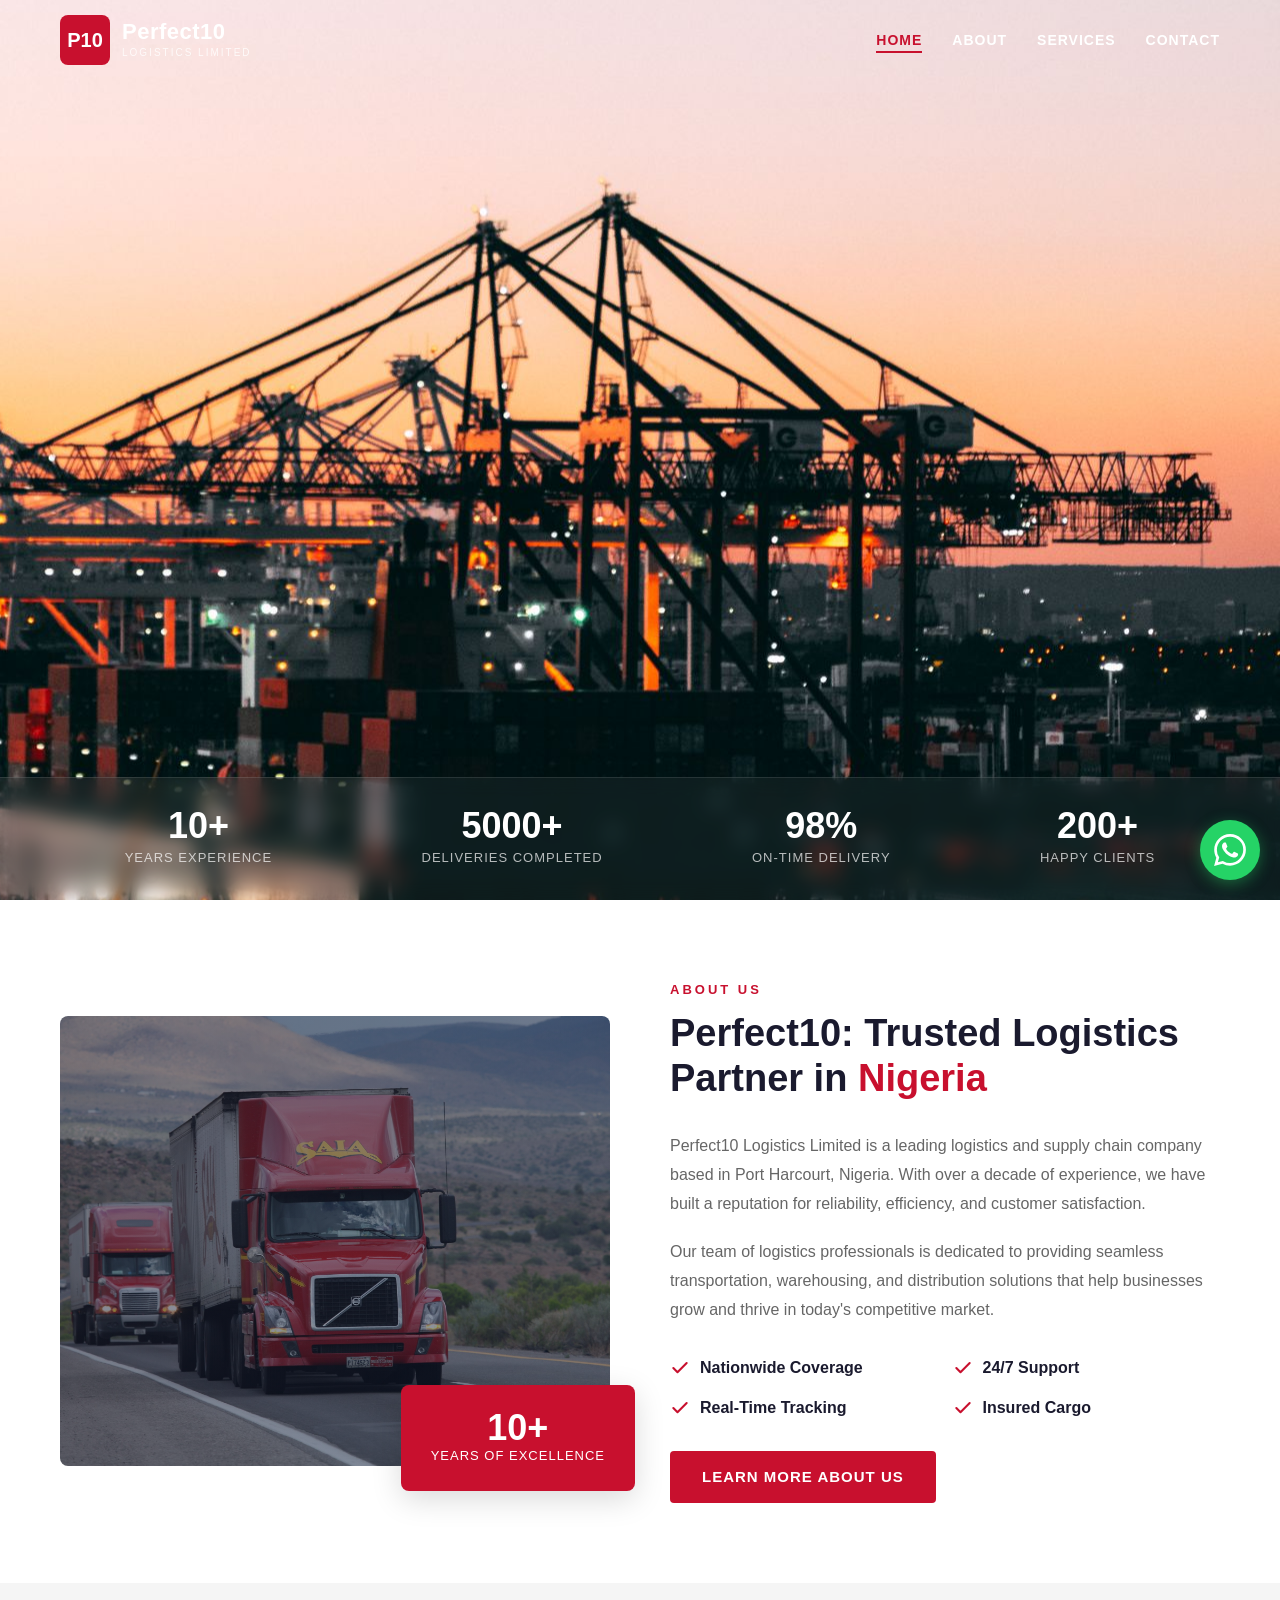
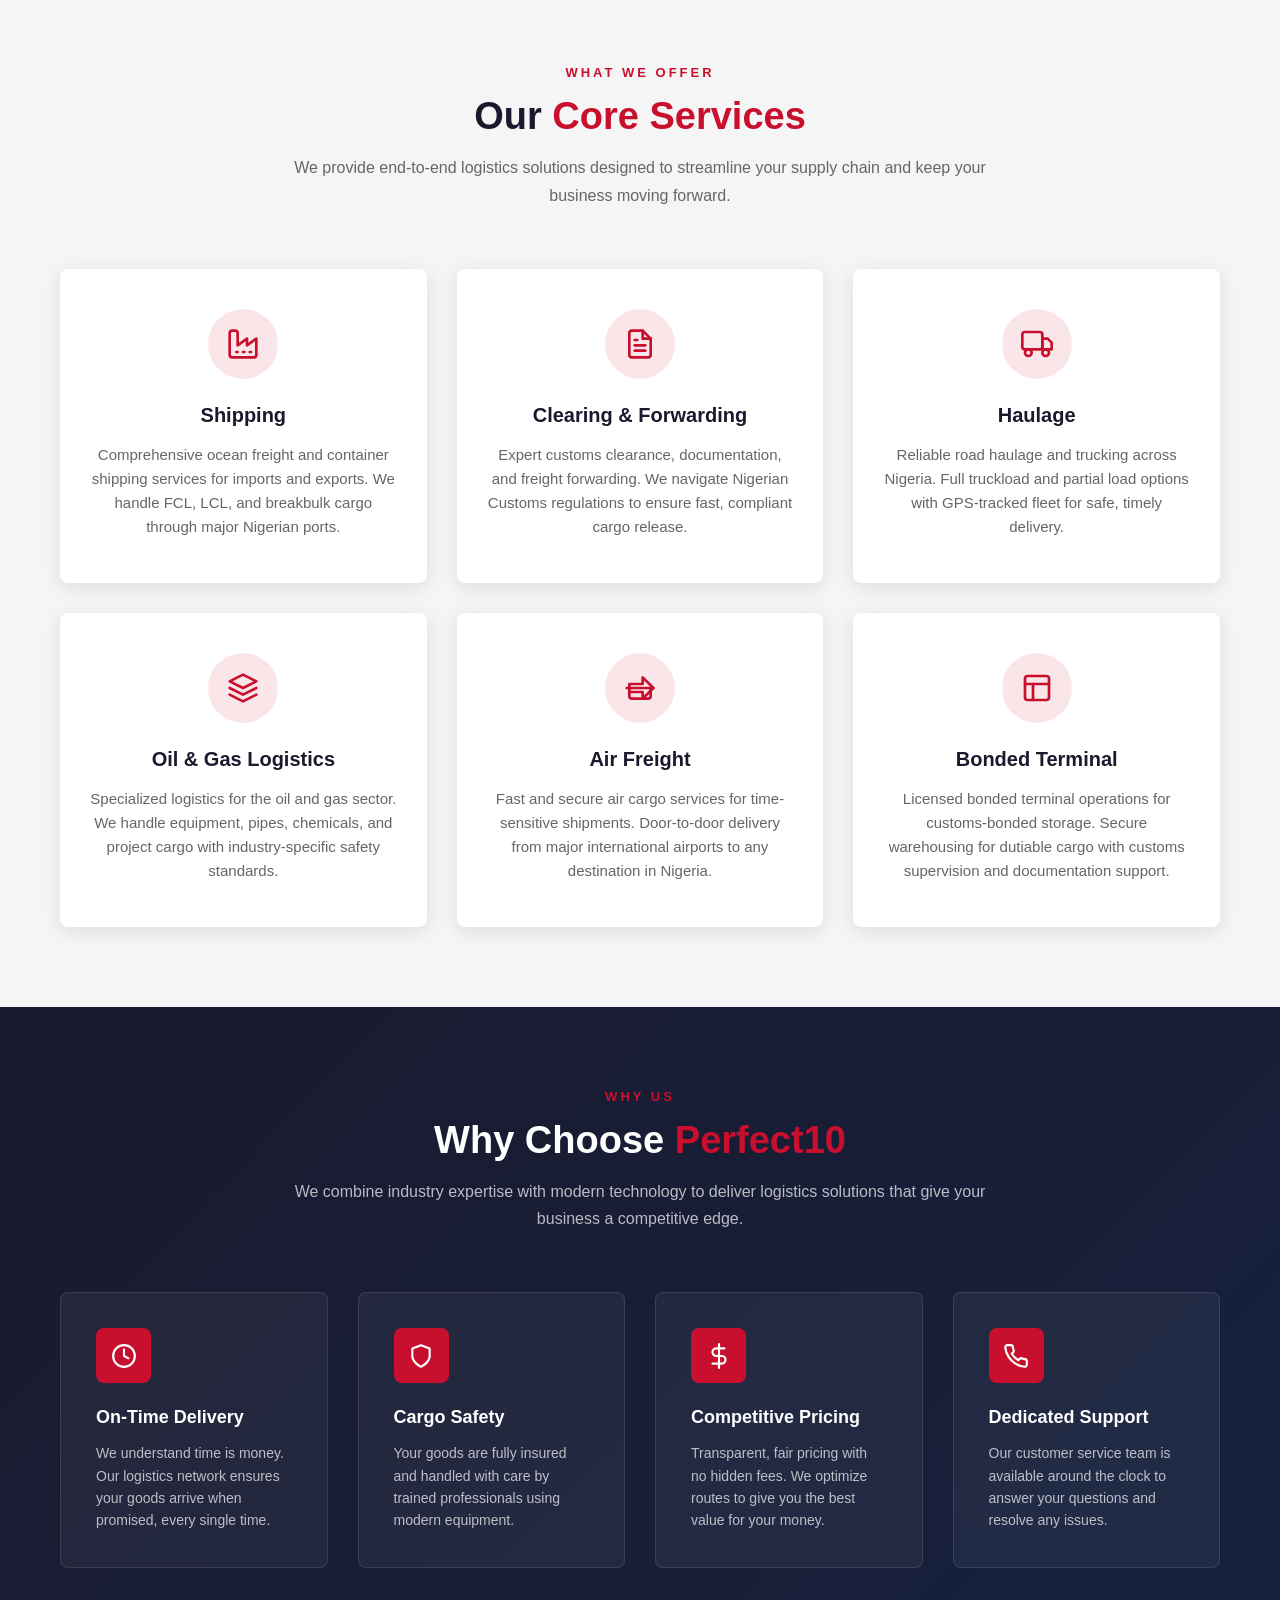
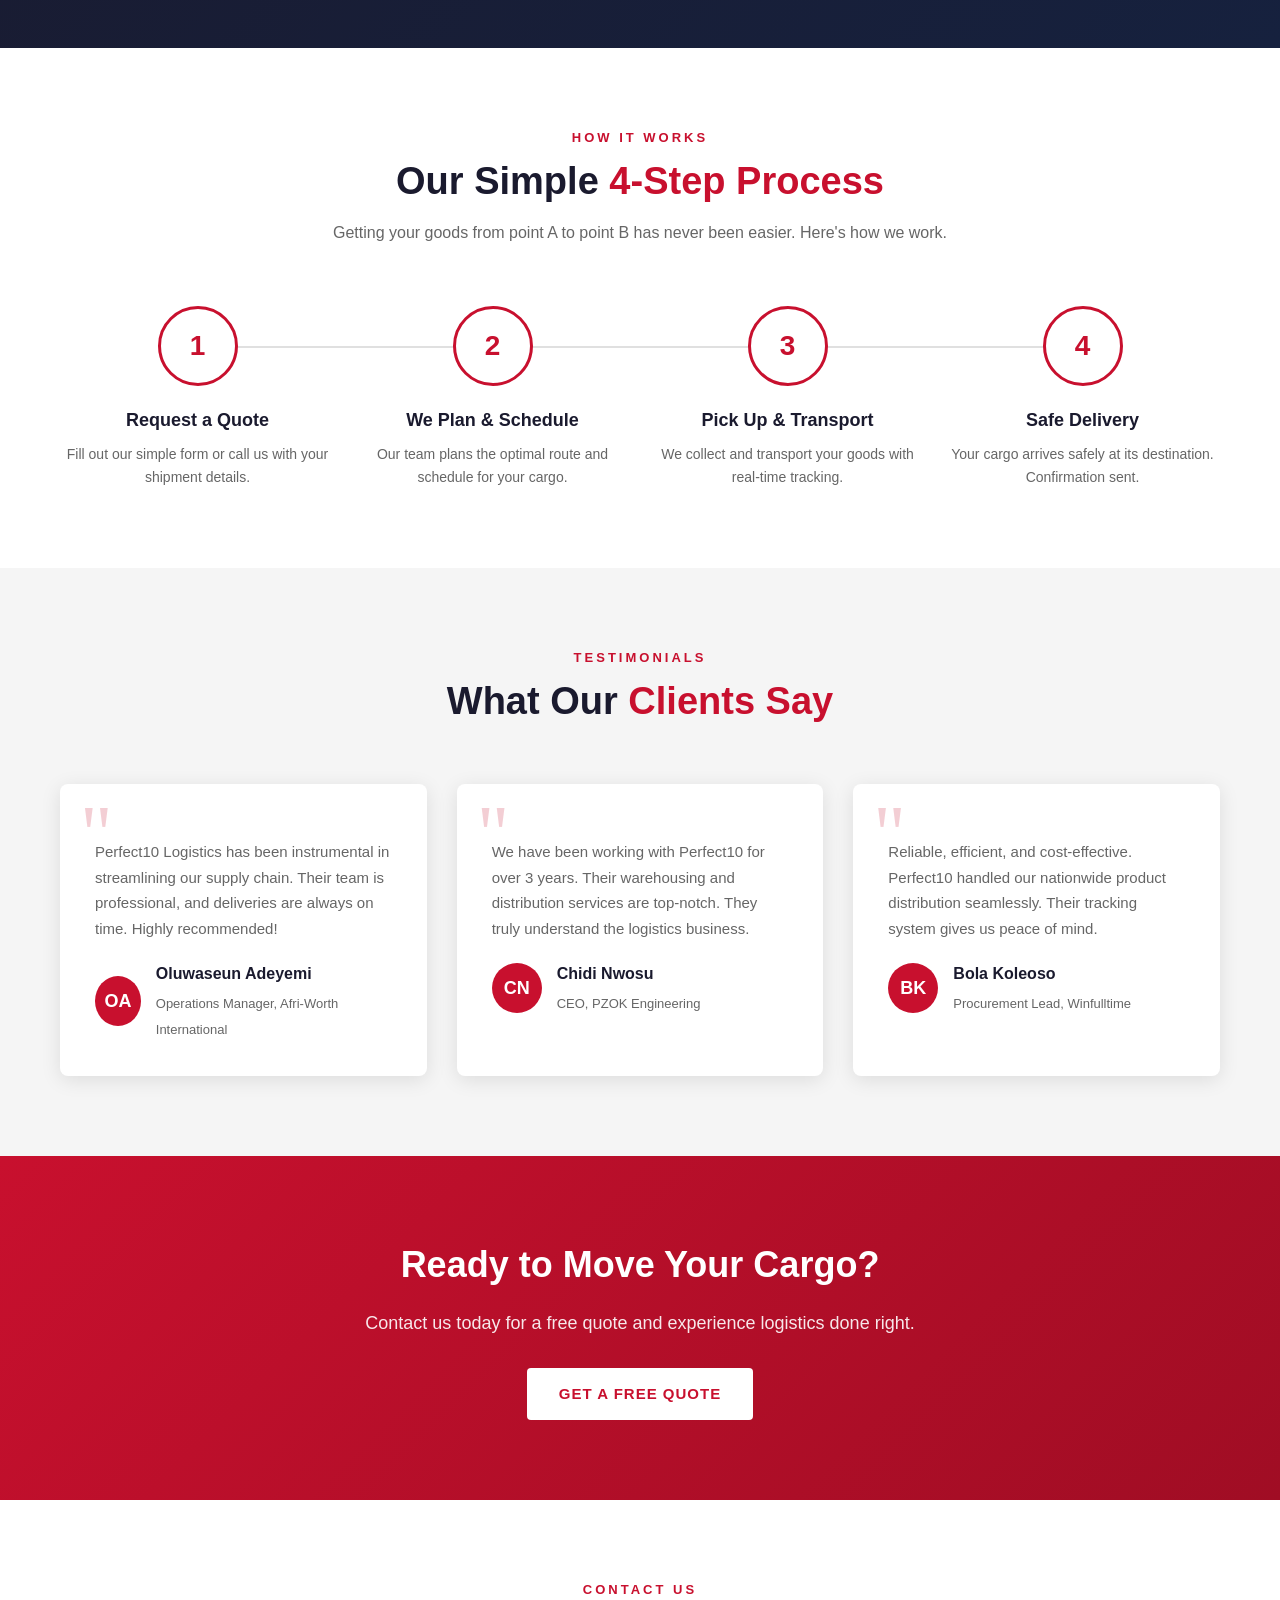
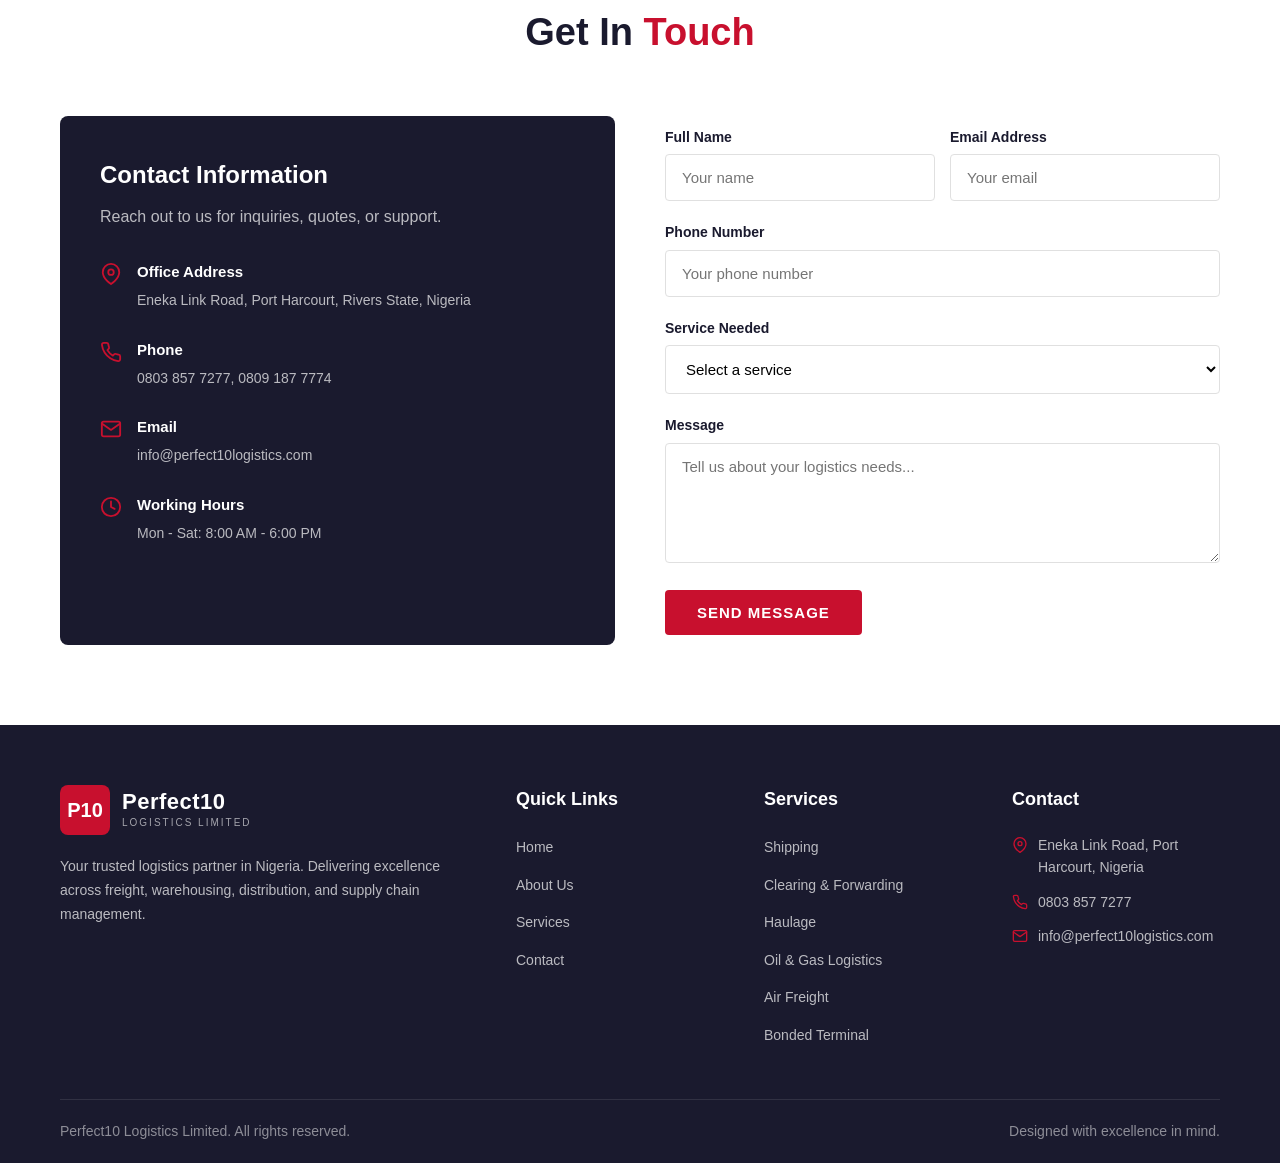
==== commit e57bfdb6: "Add floating WhatsApp button" ====
--- a/index.html
+++ b/index.html
@@ -422,6 +422,10 @@
     </div>
   </footer>
 
+  <a href="https://wa.me/2348038577277" target="_blank" class="whatsapp-btn" aria-label="Chat on WhatsApp">
+    <svg viewBox="0 0 24 24" fill="currentColor"><path d="M17.472 14.382c-.297-.149-1.758-.867-2.03-.967-.273-.099-.471-.148-.67.15-.197.297-.767.966-.94 1.164-.173.199-.347.223-.644.075-.297-.15-1.255-.463-2.39-1.475-.883-.788-1.48-1.761-1.653-2.059-.173-.297-.018-.458.13-.606.134-.133.298-.347.446-.52.149-.174.198-.298.298-.497.099-.198.05-.371-.025-.52-.075-.149-.669-1.612-.916-2.207-.242-.579-.487-.5-.669-.51-.173-.008-.371-.01-.57-.01-.198 0-.52.074-.792.372-.272.297-1.04 1.016-1.04 2.479 0 1.462 1.065 2.875 1.213 3.074.149.198 2.096 3.2 5.077 4.487.709.306 1.262.489 1.694.625.712.227 1.36.195 1.871.118.571-.085 1.758-.719 2.006-1.413.248-.694.248-1.289.173-1.413-.074-.124-.272-.198-.57-.347m-5.421 7.403h-.004a9.87 9.87 0 01-5.031-1.378l-.361-.214-3.741.982.998-3.648-.235-.374a9.86 9.86 0 01-1.51-5.26c.001-5.45 4.436-9.884 9.888-9.884 2.64 0 5.122 1.03 6.988 2.898a9.825 9.825 0 012.893 6.994c-.003 5.45-4.437 9.884-9.885 9.884m8.413-18.297A11.815 11.815 0 0012.05 0C5.495 0 .16 5.335.157 11.892c0 2.096.547 4.142 1.588 5.945L.057 24l6.305-1.654a11.882 11.882 0 005.683 1.448h.005c6.554 0 11.89-5.335 11.893-11.893a11.821 11.821 0 00-3.48-8.413z"/></svg>
+  </a>
+
   <script src="js/main.js"></script>
 </body>
 </html>
--- a/css/style.css
+++ b/css/style.css
@@ -378,7 +378,7 @@
 .stat-number {
   font-size: 36px;
   font-weight: 800;
-  color: var(--primary-red);
+  color: var(--white);
   display: block;
   line-height: 1;
 }
@@ -1435,6 +1435,37 @@
 }
 
 /* ========================================
+   WhatsApp Floating Button
+   ======================================== */
+.whatsapp-btn {
+  position: fixed;
+  bottom: 20px;
+  right: 20px;
+  width: 60px;
+  height: 60px;
+  background: #25D366;
+  color: white;
+  border-radius: 50%;
+  display: flex;
+  align-items: center;
+  justify-content: center;
+  z-index: 999;
+  box-shadow: 0 4px 15px rgba(37, 211, 102, 0.4);
+  transition: all 0.3s ease;
+}
+
+.whatsapp-btn:hover {
+  transform: scale(1.1);
+  box-shadow: 0 6px 20px rgba(37, 211, 102, 0.6);
+  color: white;
+}
+
+.whatsapp-btn svg {
+  width: 32px;
+  height: 32px;
+}
+
+/* ========================================
    Animations
    ======================================== */
 @keyframes fadeInUp {
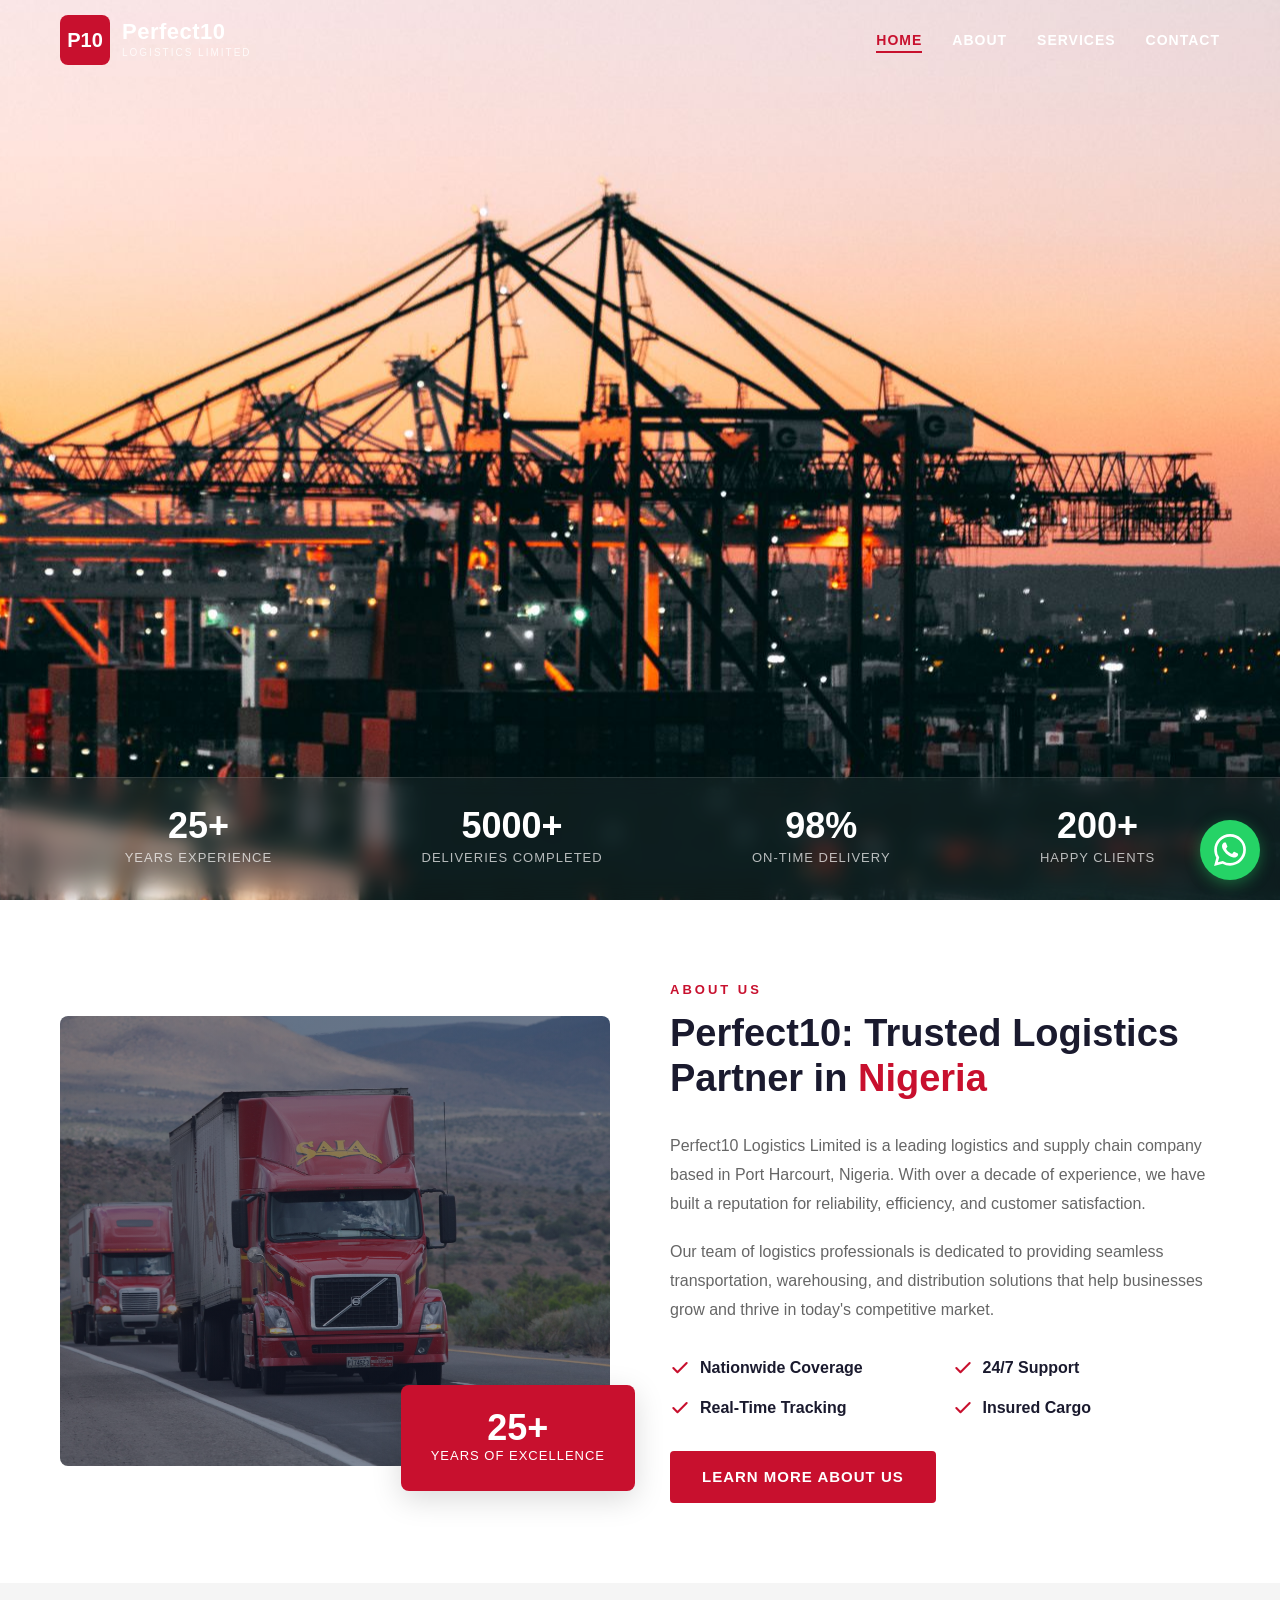
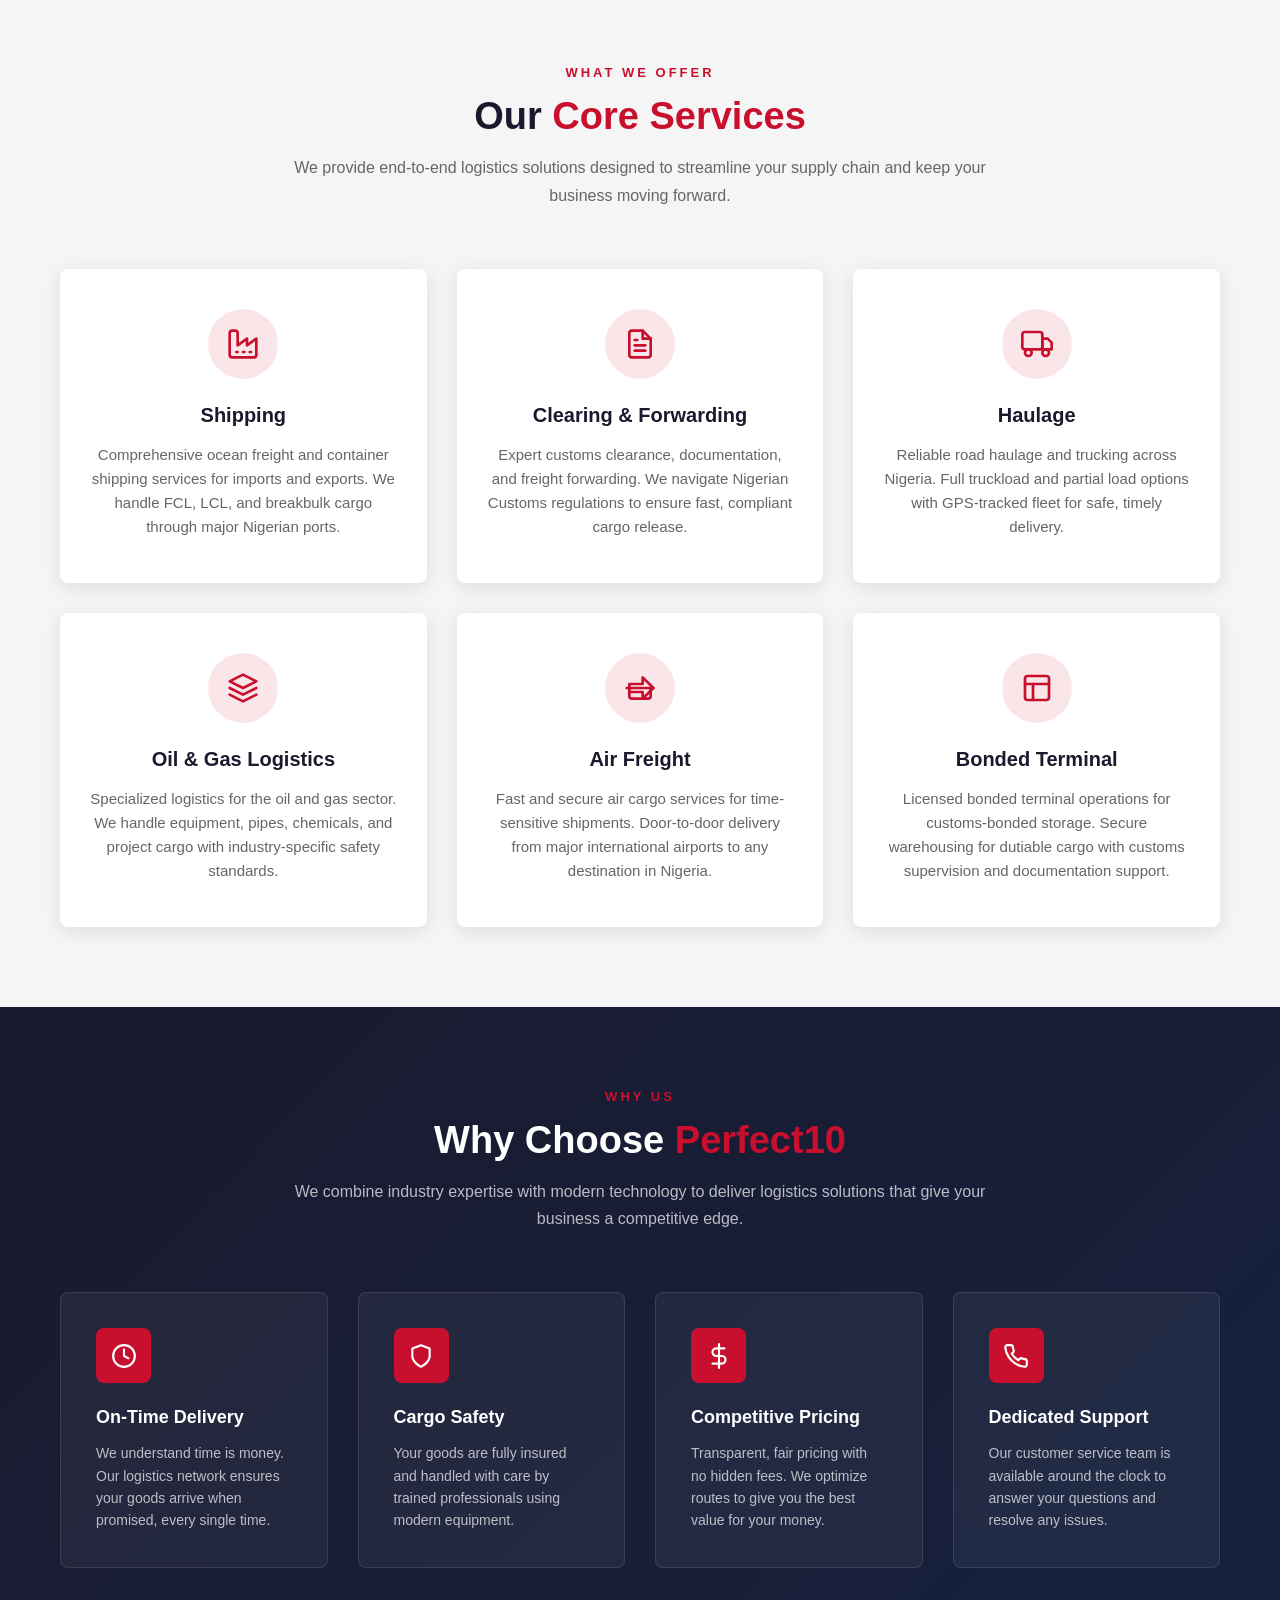
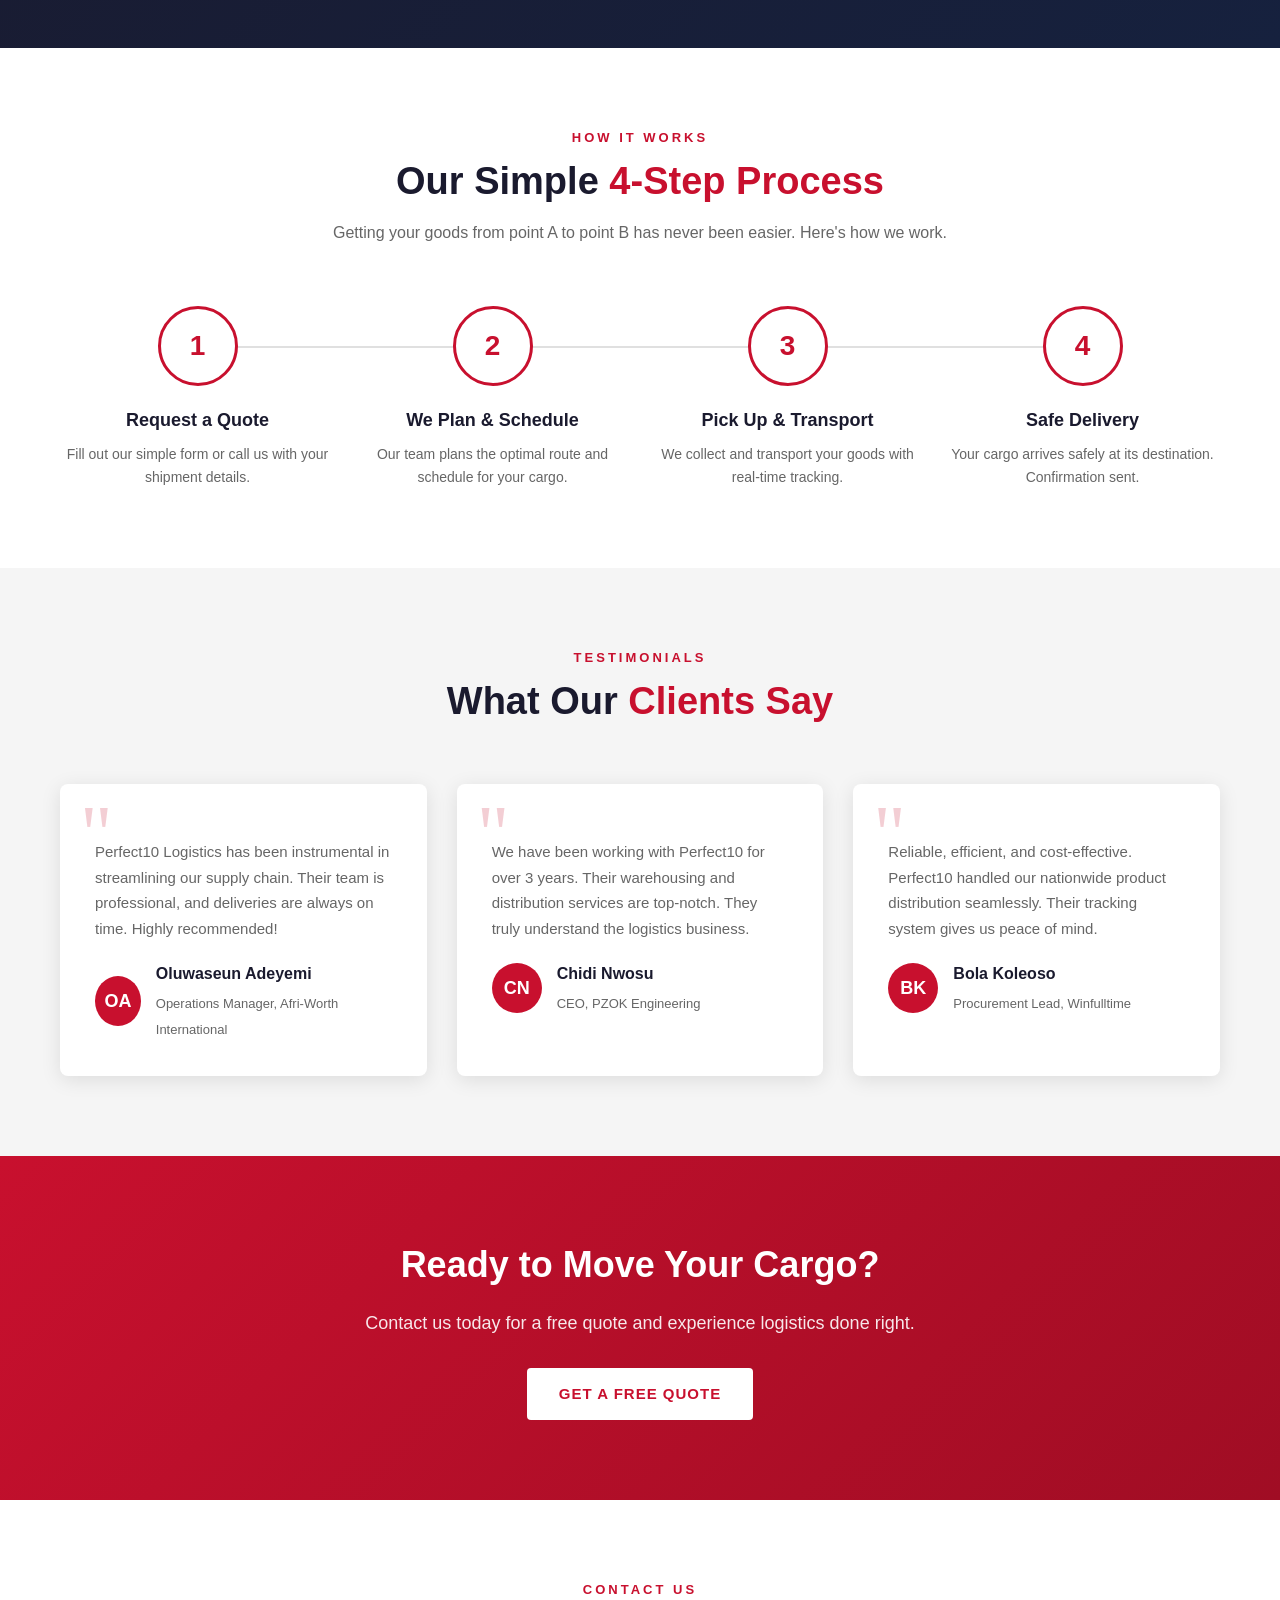
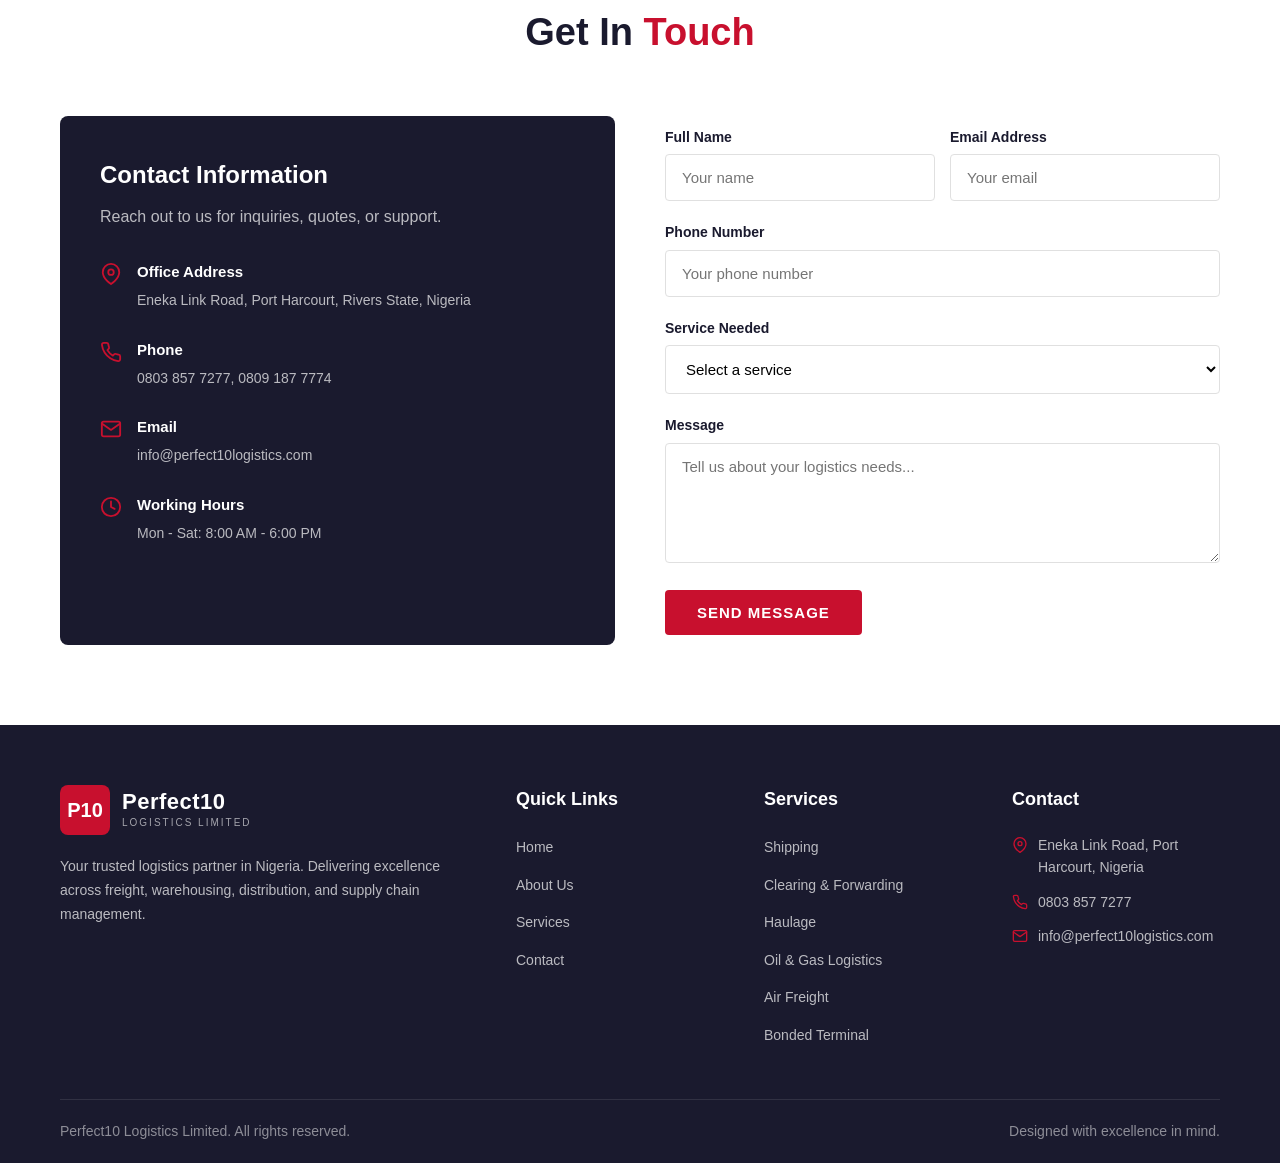
==== commit fbc8a56c: "Update experience count to 25+ years" ====
--- a/index.html
+++ b/index.html
@@ -44,7 +44,7 @@
     <div class="hero-stats">
       <div class="container">
         <div class="stat-item">
-          <span class="stat-number" data-count="10" data-suffix="+">0+</span>
+          <span class="stat-number" data-count="25" data-suffix="+">0+</span>
           <span class="stat-label">Years Experience</span>
         </div>
         <div class="stat-item">
@@ -69,7 +69,7 @@
       <div class="about-image reveal">
         <div class="about-image-main"></div>
         <div class="about-image-badge">
-          <div class="years">10+</div>
+          <div class="years">25+</div>
           <div class="years-text">Years of Excellence</div>
         </div>
       </div>
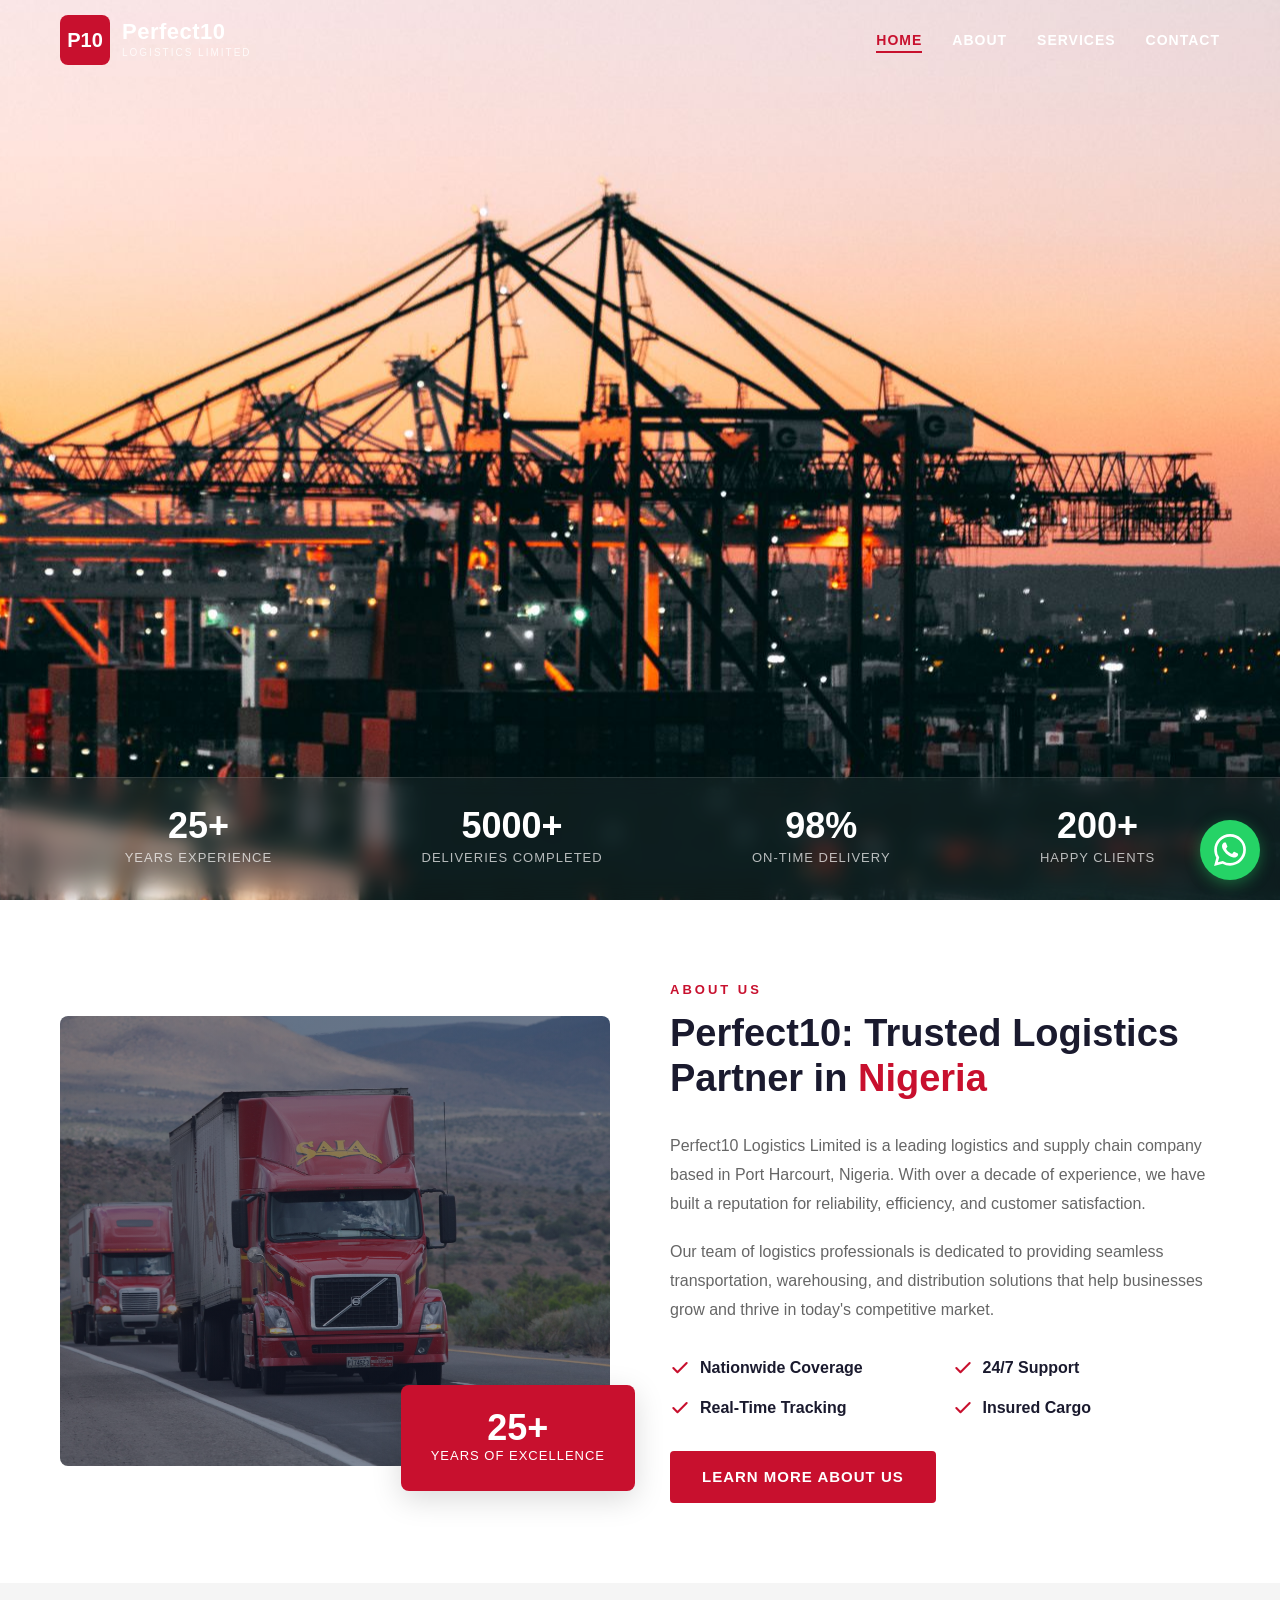
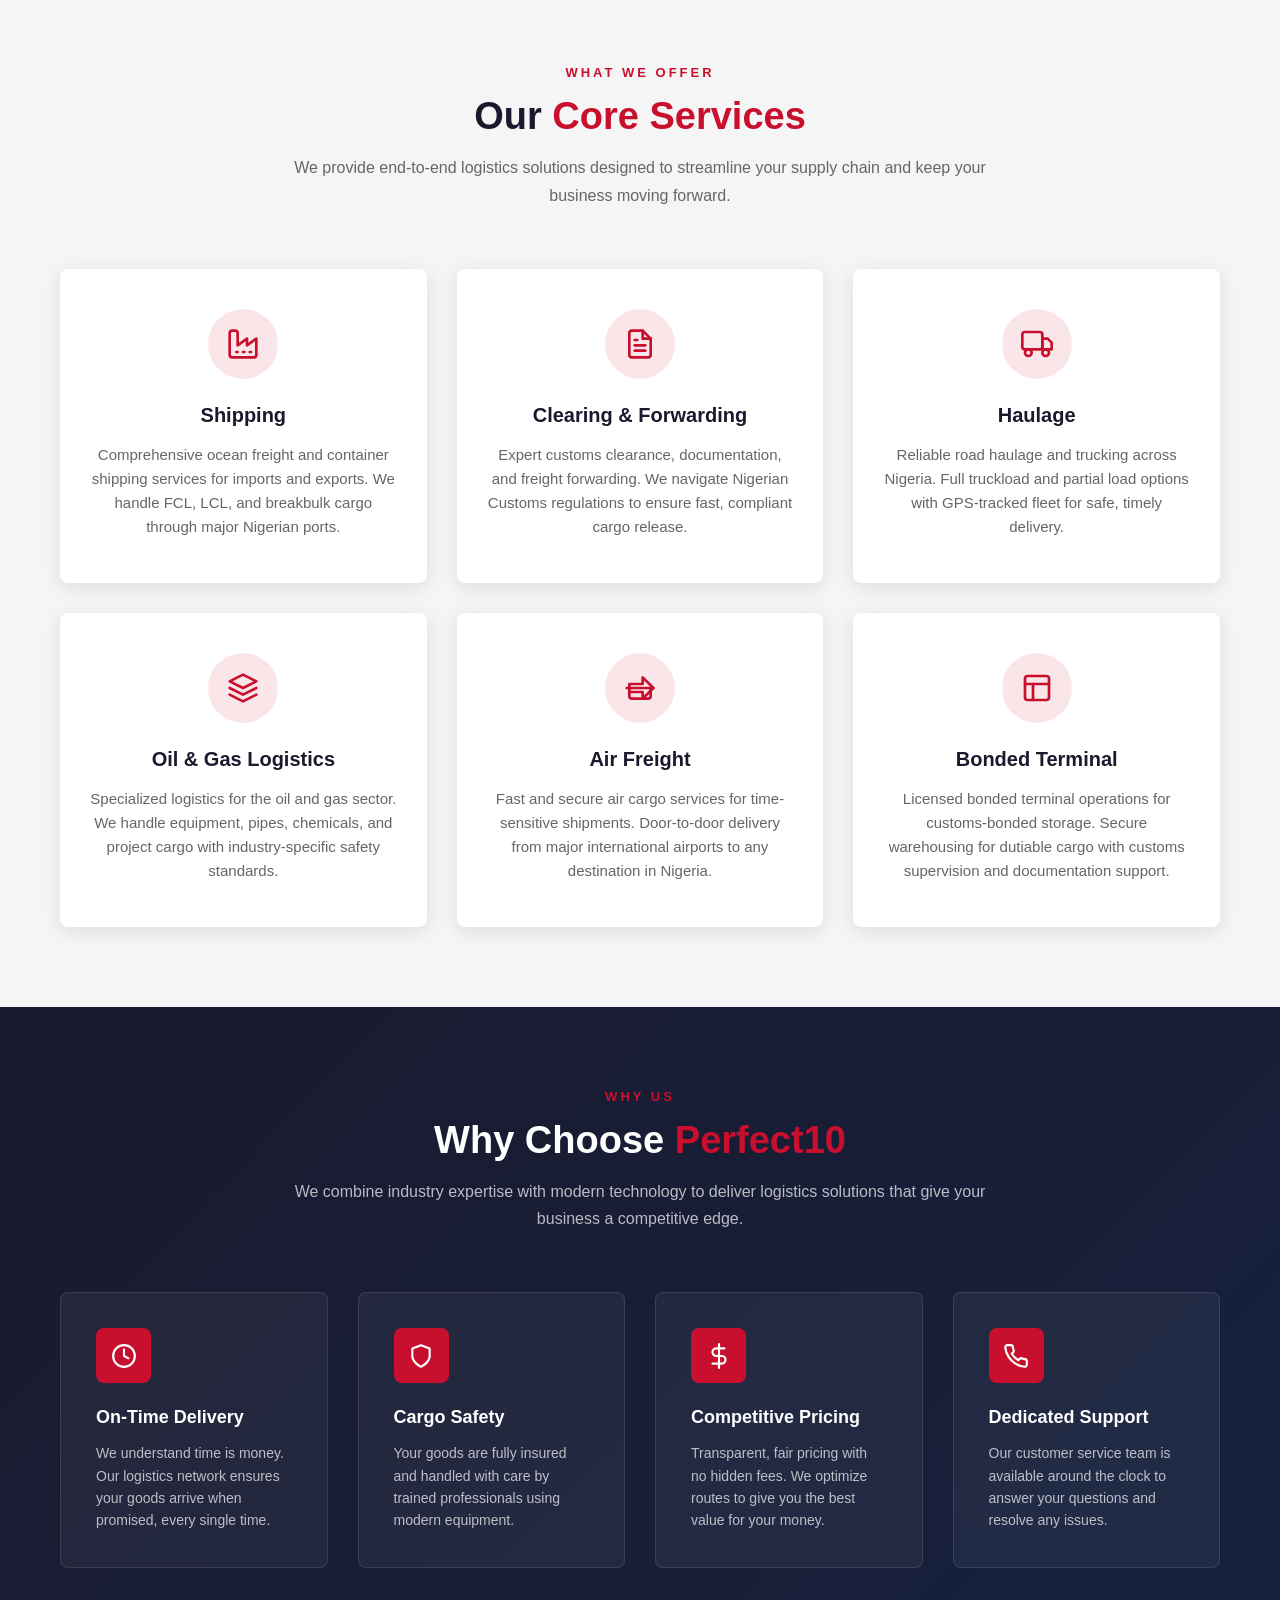
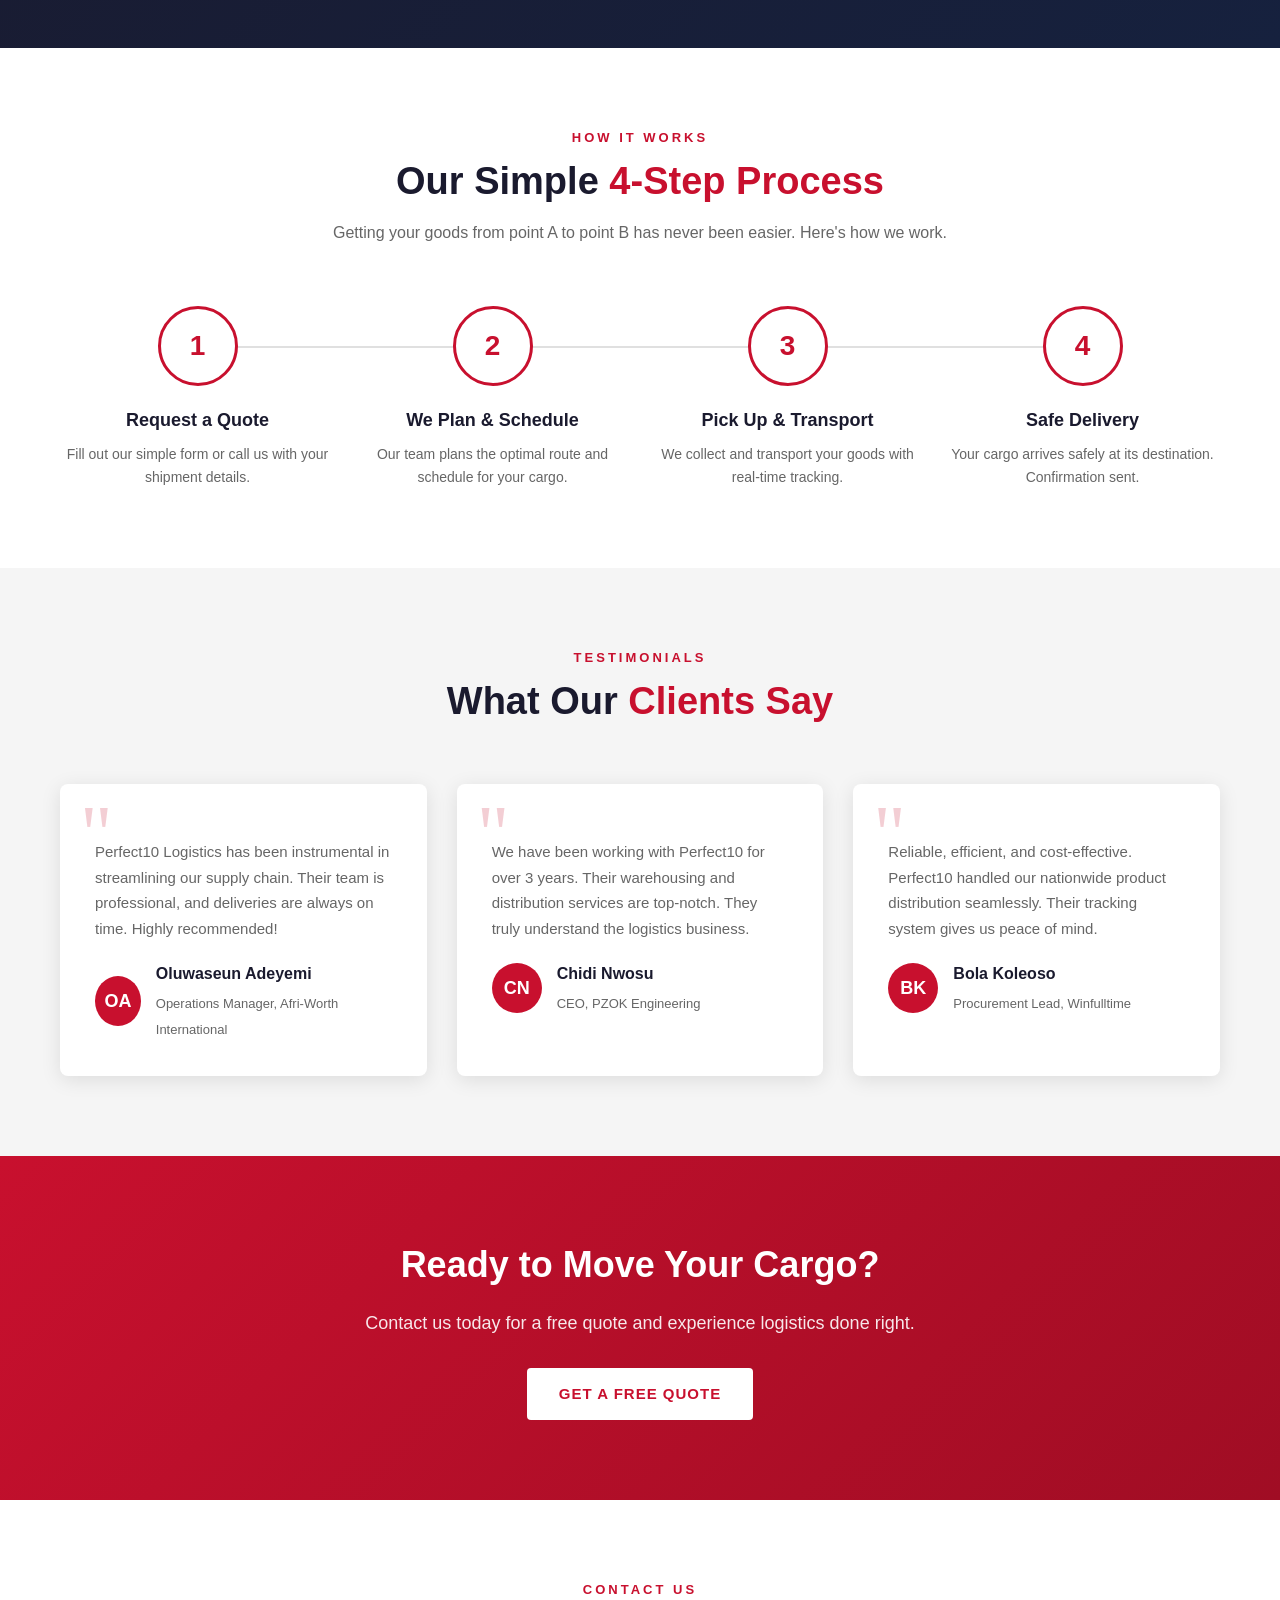
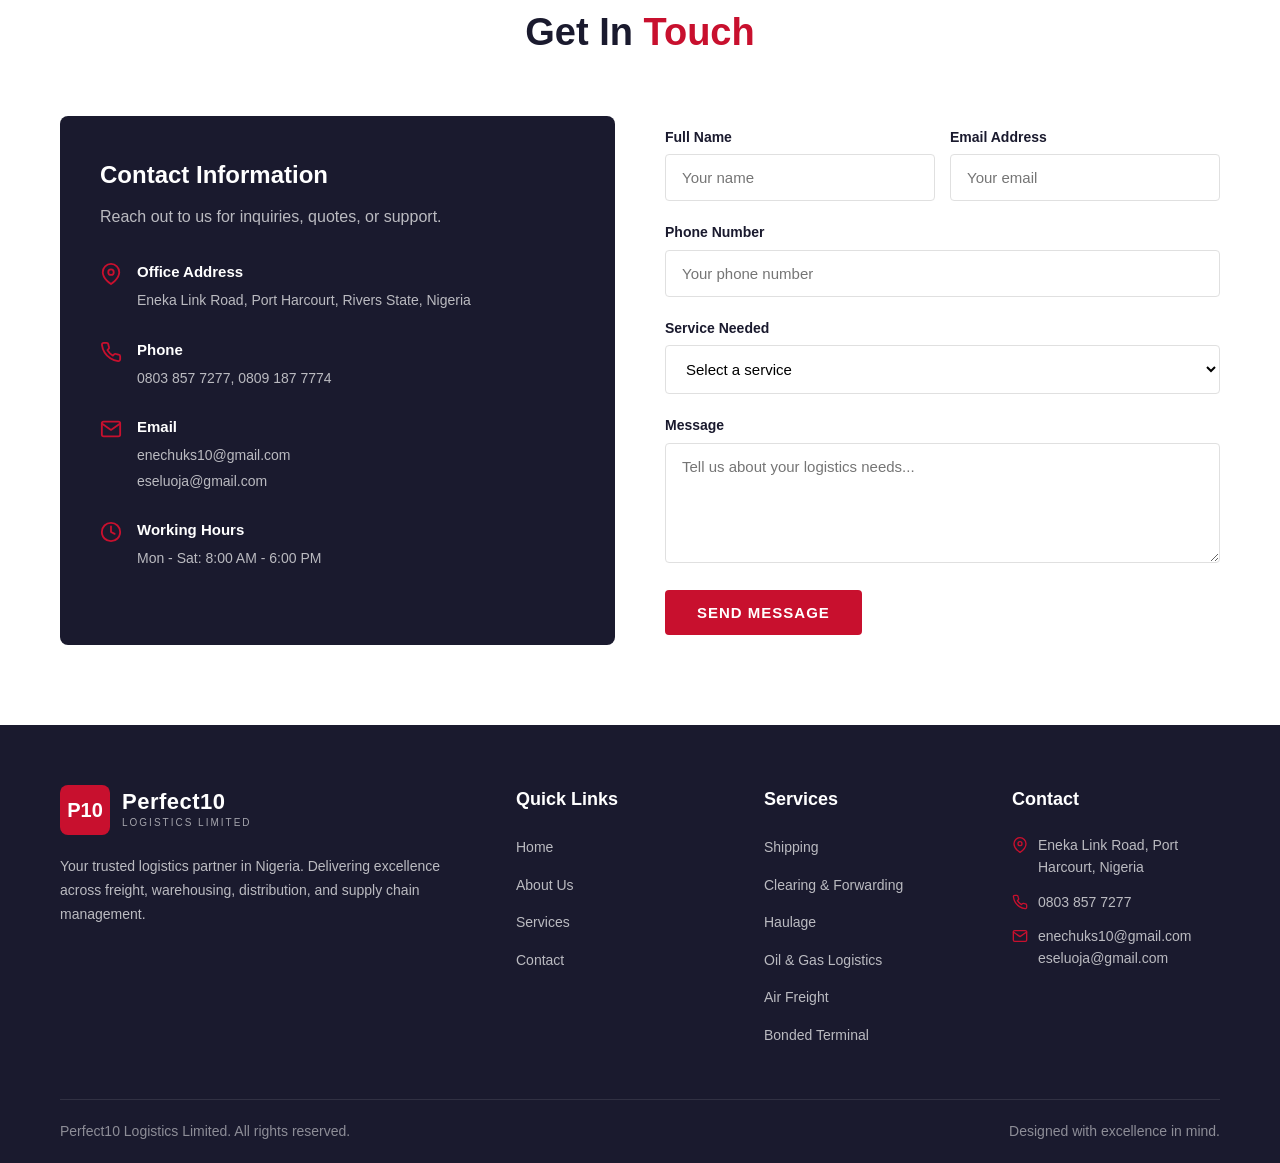
==== commit 92a22b16: "Update email addresses" ====
--- a/index.html
+++ b/index.html
@@ -312,7 +312,7 @@
             <svg viewBox="0 0 24 24" fill="none" stroke="currentColor" stroke-width="2" stroke-linecap="round" stroke-linejoin="round"><path d="M4 4h16c1.1 0 2 .9 2 2v12c0 1.1-.9 2-2 2H4c-1.1 0-2-.9-2-2V6c0-1.1.9-2 2-2z"></path><polyline points="22,6 12,13 2,6"></polyline></svg>
             <div>
               <strong>Email</strong>
-              <span>info@perfect10logistics.com</span>
+              <span>enechuks10@gmail.com<br>eseluoja@gmail.com</span>
             </div>
           </div>
           <div class="contact-item">
@@ -410,7 +410,7 @@
             </li>
             <li>
               <svg viewBox="0 0 24 24" fill="none" stroke="currentColor" stroke-width="2" stroke-linecap="round" stroke-linejoin="round"><path d="M4 4h16c1.1 0 2 .9 2 2v12c0 1.1-.9 2-2 2H4c-1.1 0-2-.9-2-2V6c0-1.1.9-2 2-2z"></path><polyline points="22,6 12,13 2,6"></polyline></svg>
-              info@perfect10logistics.com
+              enechuks10@gmail.com<br>eseluoja@gmail.com
             </li>
           </ul>
         </div>
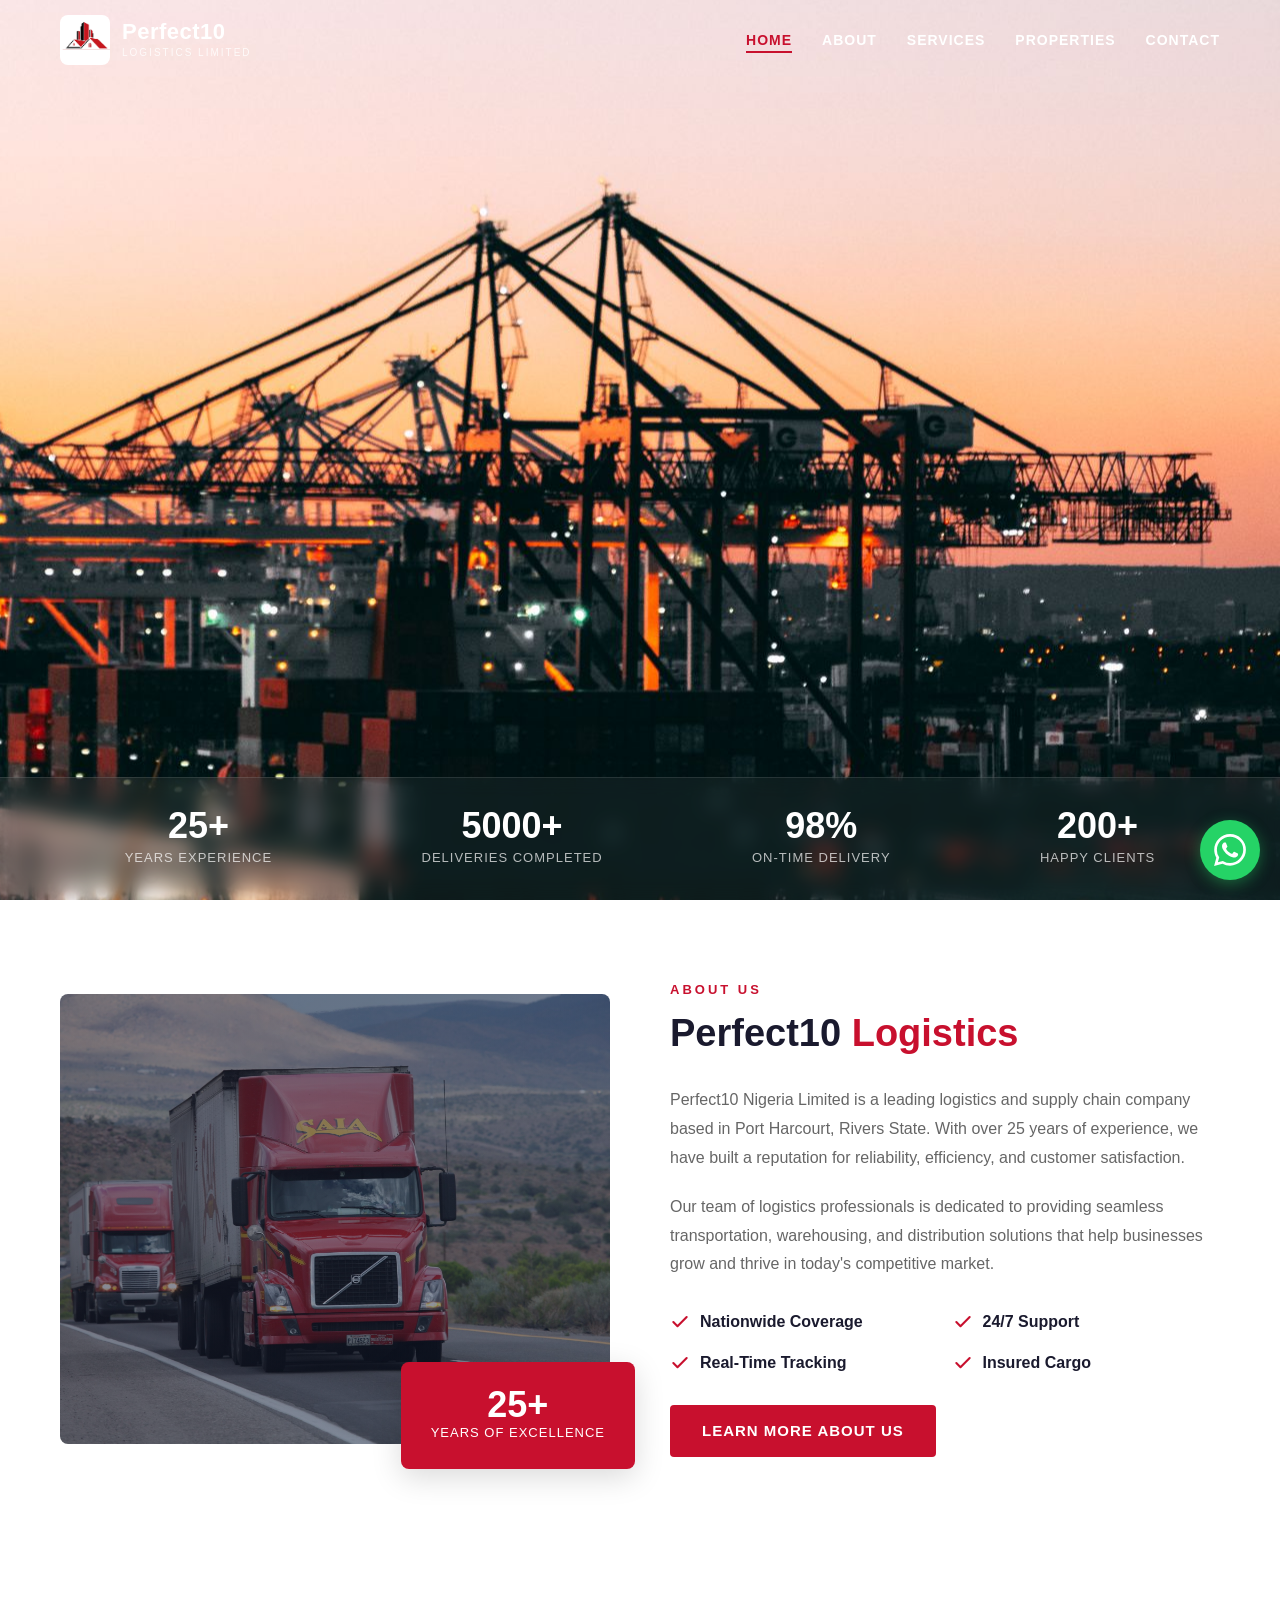
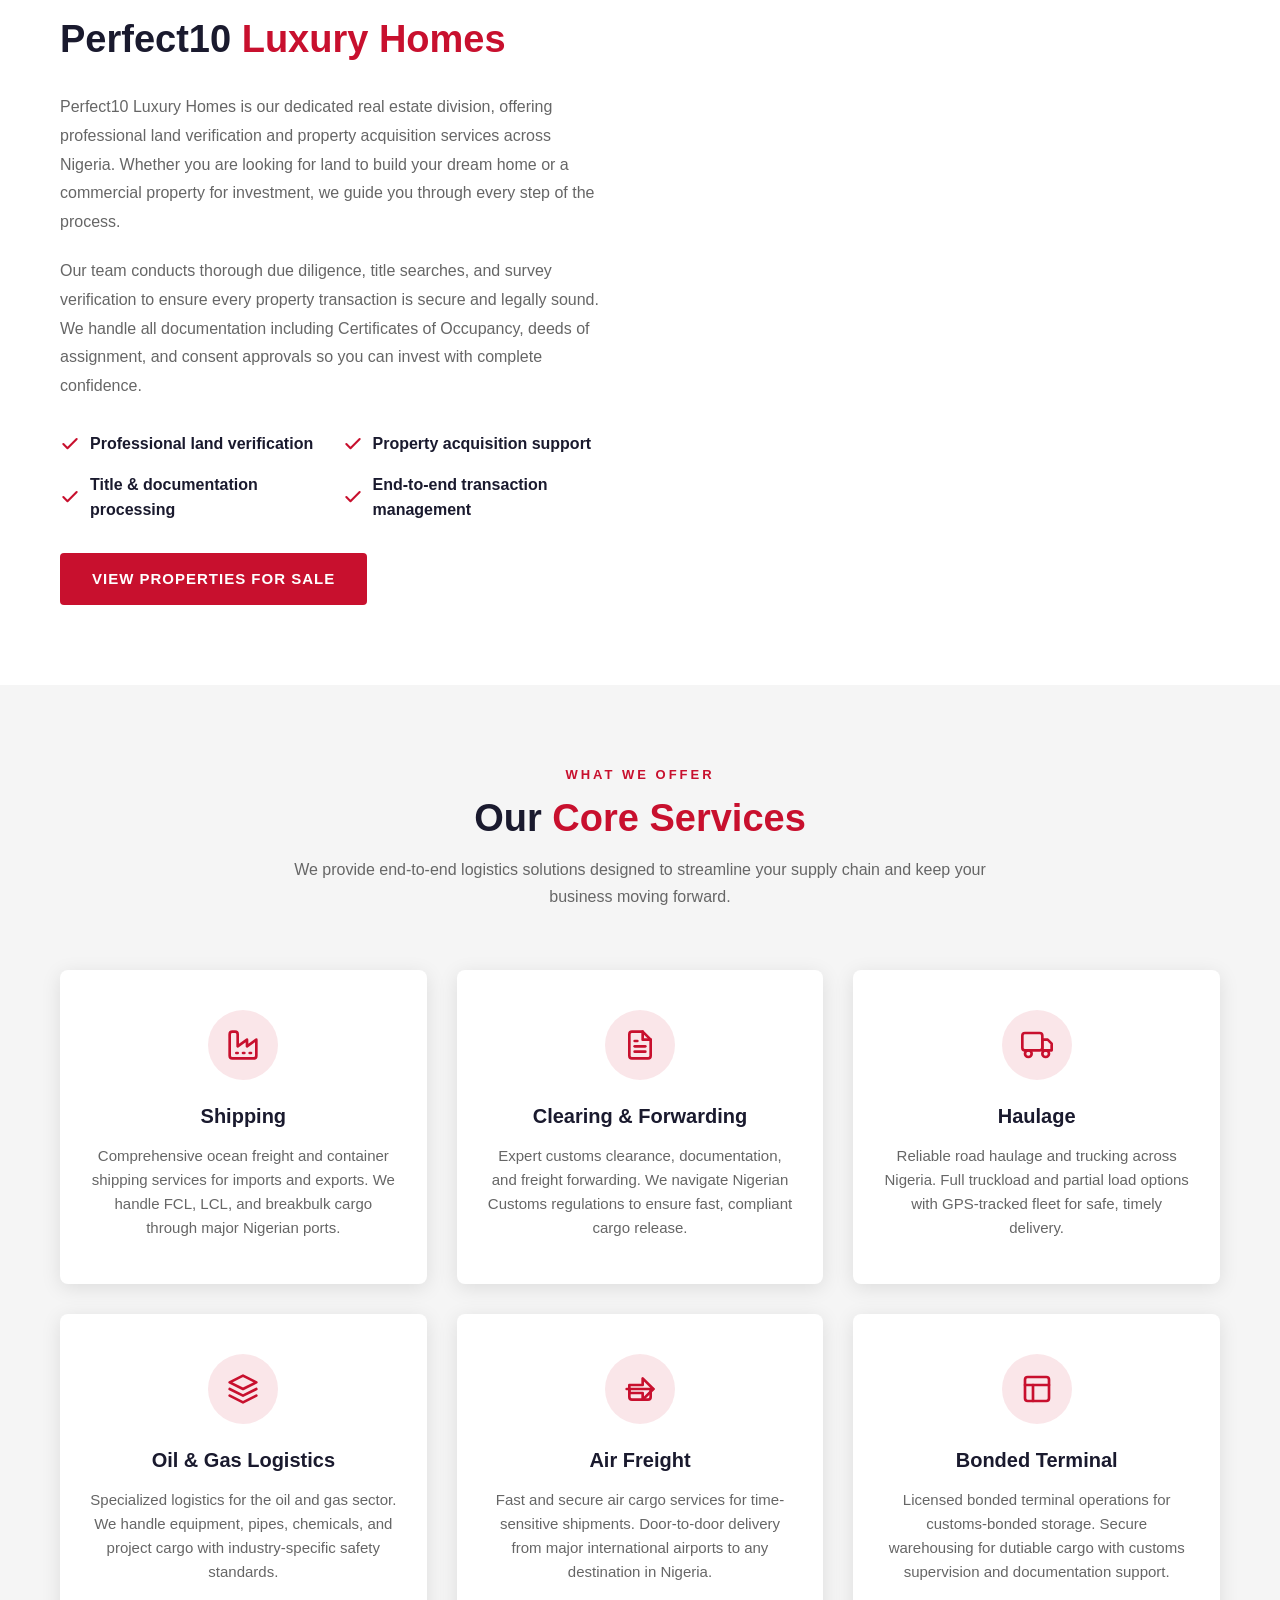
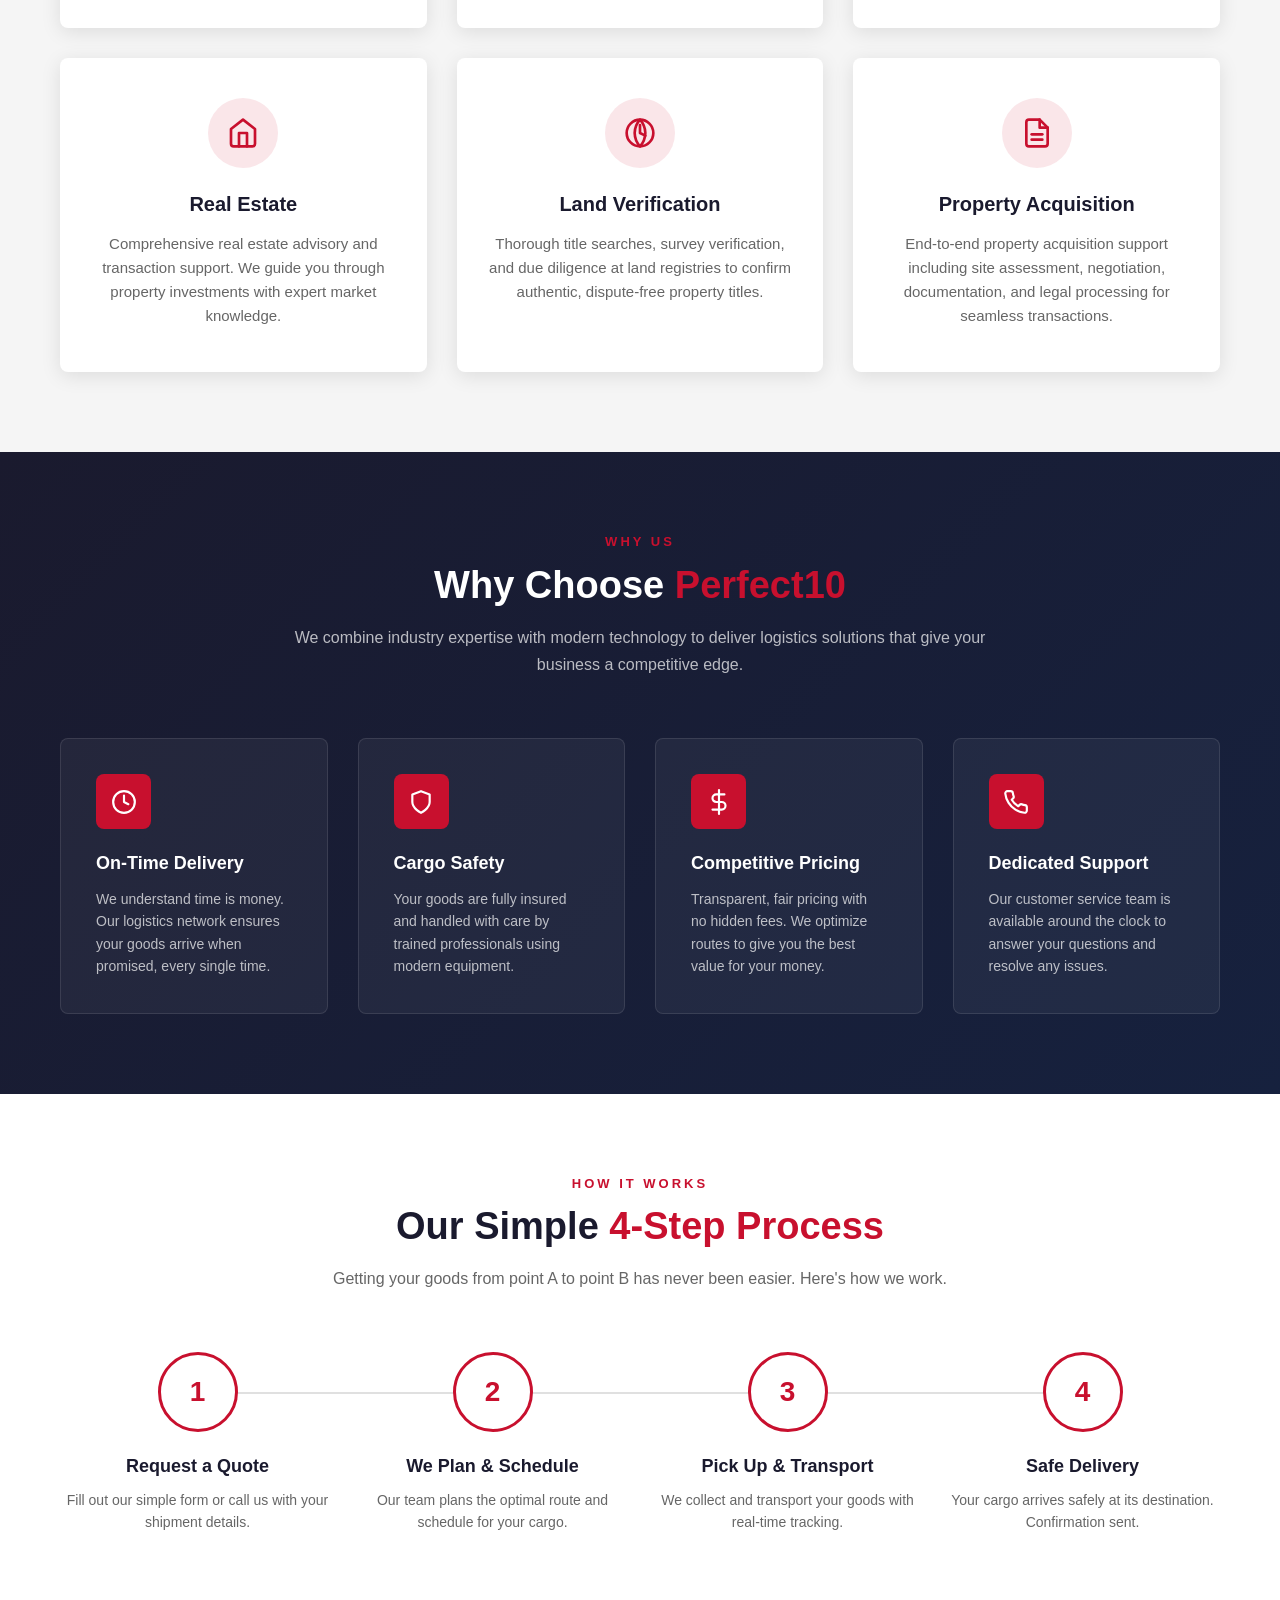
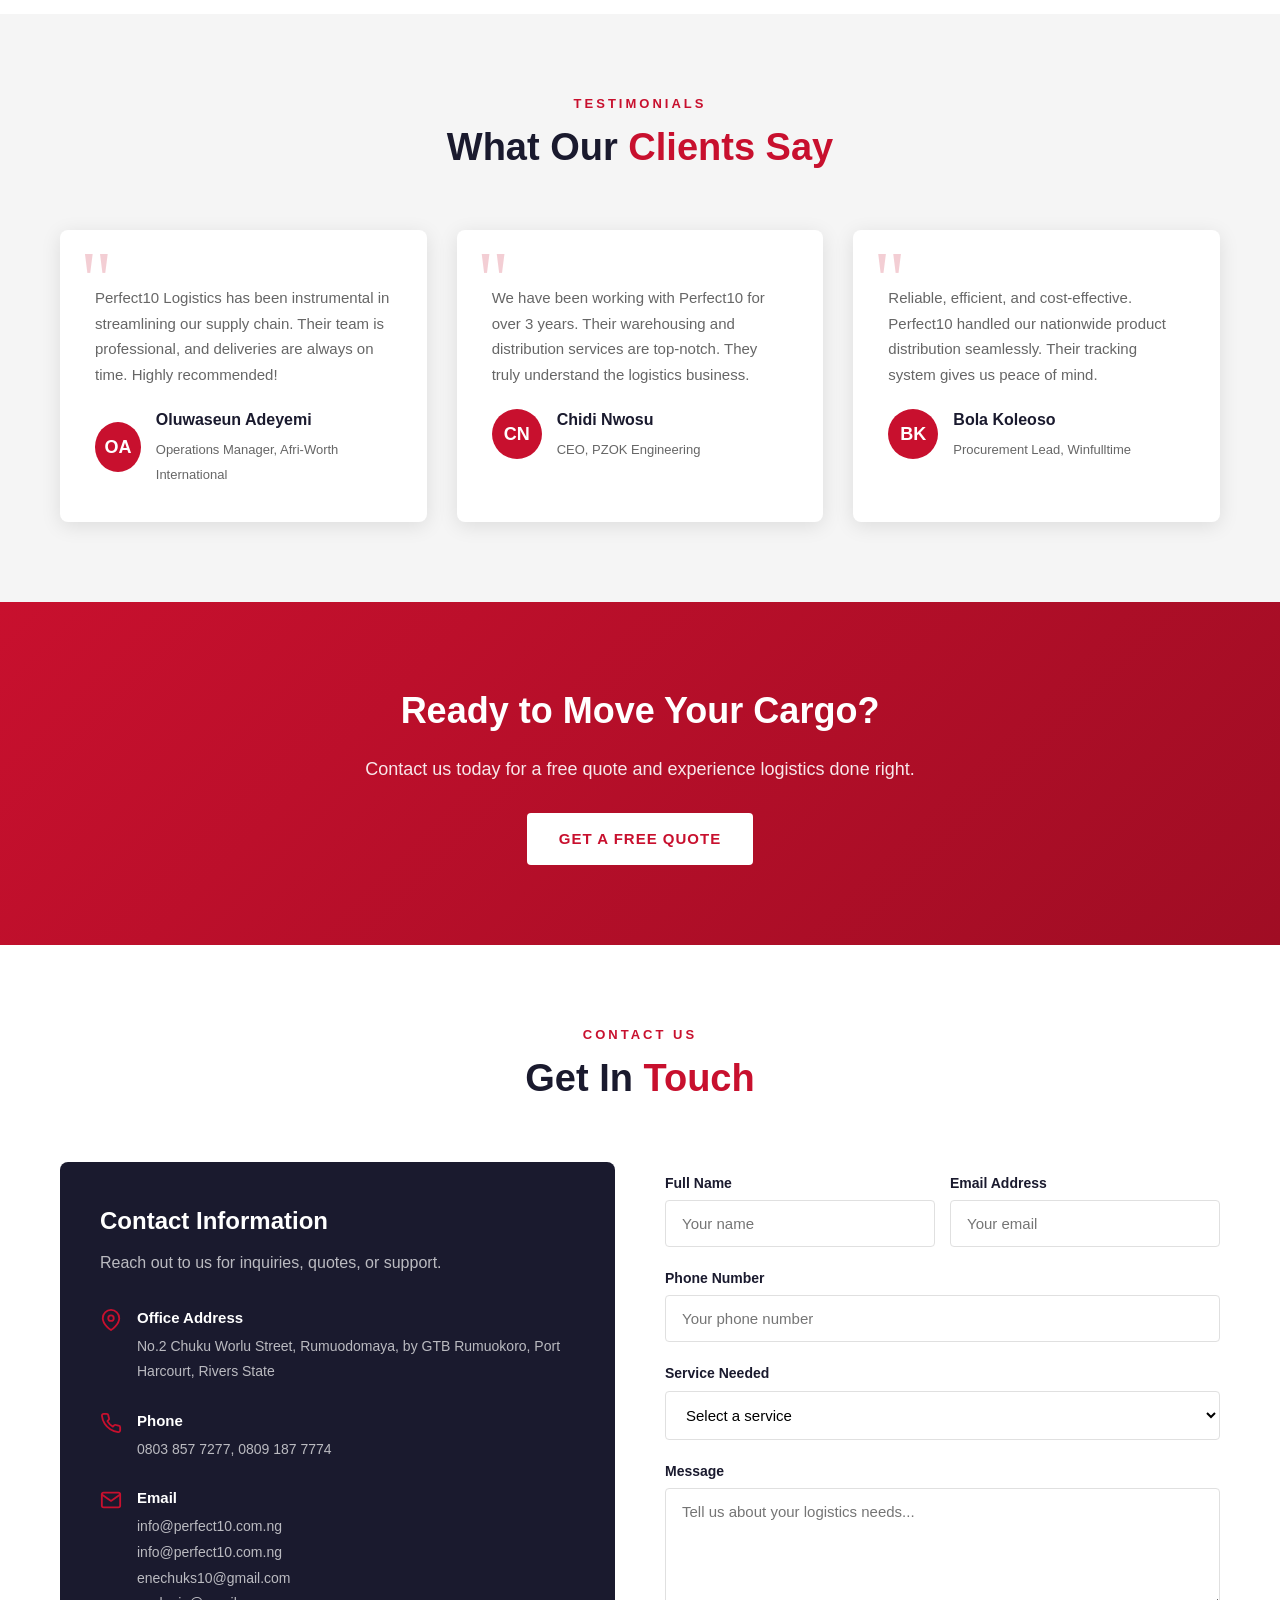
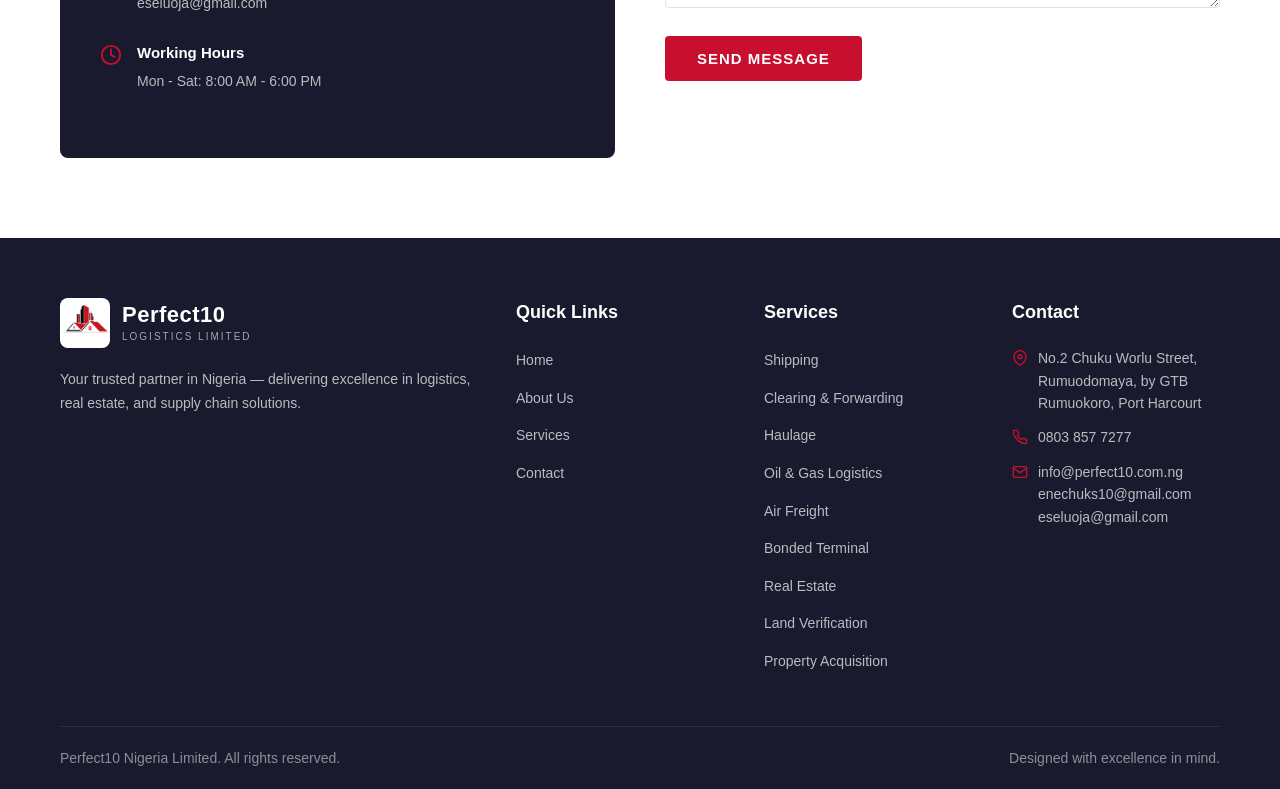
==== commit 2bfcd9e9: "Rebrand to Perfect10 Nigeria Limited, update address, add favicon and logo" ====
--- a/index.html
+++ b/index.html
@@ -3,8 +3,9 @@
 <head>
   <meta charset="UTF-8">
   <meta name="viewport" content="width=device-width, initial-scale=1.0">
-  <title>Perfect10 Logistics Limited - Reliable Logistics Solutions</title>
-  <meta name="description" content="Perfect10 Logistics Limited offers freight, warehousing, distribution, and supply chain management services across Nigeria and beyond.">
+  <title>Perfect10 Nigeria Limited - Reliable Logistics Solutions</title>
+  <meta name="description" content="Perfect10 Nigeria Limited — your trusted partner for logistics, freight, warehousing, real estate, and supply chain solutions across Nigeria.">
+  <link rel="icon" type="image/x-icon" href="images/favicon.ico">
   <link rel="stylesheet" href="css/style.css">
 </head>
 <body>
@@ -13,7 +14,7 @@
   <nav class="navbar">
     <div class="container">
       <a href="index.html" class="logo">
-        <div class="logo-icon">P10</div>
+        <img src="images/logo.png" alt="Perfect10" class="logo-icon">
         <div class="logo-text-wrap">
           <span class="logo-text">Perfect10</span>
           <span class="logo-tagline">Logistics Limited</span>
@@ -23,6 +24,7 @@
         <li><a href="index.html" class="active">Home</a></li>
         <li><a href="about.html">About</a></li>
         <li><a href="services.html">Services</a></li>
+        <li><a href="properties.html">Properties</a></li>
         <li><a href="contact.html">Contact</a></li>
       </ul>
       <button class="mobile-menu-btn" aria-label="Toggle menu">
@@ -76,9 +78,9 @@
       <div class="about-content reveal">
         <div class="section-header left">
           <div class="section-label">About Us</div>
-          <h2 class="section-title">Perfect10: Trusted Logistics Partner in <span>Nigeria</span></h2>
-        </div>
-        <p class="about-text">Perfect10 Logistics Limited is a leading logistics and supply chain company based in Port Harcourt, Nigeria. With over a decade of experience, we have built a reputation for reliability, efficiency, and customer satisfaction.</p>
+          <h2 class="section-title">Perfect10 <span>Logistics</span></h2>
+        </div>
+        <p class="about-text">Perfect10 Nigeria Limited is a leading logistics and supply chain company based in Port Harcourt, Rivers State. With over 25 years of experience, we have built a reputation for reliability, efficiency, and customer satisfaction.</p>
         <p class="about-text">Our team of logistics professionals is dedicated to providing seamless transportation, warehousing, and distribution solutions that help businesses grow and thrive in today's competitive market.</p>
         <div class="about-features">
           <div class="about-feature-item">
@@ -99,6 +101,41 @@
           </div>
         </div>
         <a href="about.html" class="btn btn-primary">Learn More About Us</a>
+      </div>
+    </div>
+  </section>
+
+  <!-- Perfect10 Luxury Homes Section -->
+  <section class="homes-section section-padding">
+    <div class="container">
+      <div class="homes-content reveal">
+        <div class="section-header left">
+          <h2 class="section-title">Perfect10 <span>Luxury Homes</span></h2>
+        </div>
+        <p class="about-text">Perfect10 Luxury Homes is our dedicated real estate division, offering professional land verification and property acquisition services across Nigeria. Whether you are looking for land to build your dream home or a commercial property for investment, we guide you through every step of the process.</p>
+        <p class="about-text">Our team conducts thorough due diligence, title searches, and survey verification to ensure every property transaction is secure and legally sound. We handle all documentation including Certificates of Occupancy, deeds of assignment, and consent approvals so you can invest with complete confidence.</p>
+        <div class="about-features">
+          <div class="about-feature-item">
+            <svg viewBox="0 0 24 24" fill="none" stroke="currentColor" stroke-width="2.5" stroke-linecap="round" stroke-linejoin="round"><polyline points="20 6 9 17 4 12"></polyline></svg>
+            Professional land verification
+          </div>
+          <div class="about-feature-item">
+            <svg viewBox="0 0 24 24" fill="none" stroke="currentColor" stroke-width="2.5" stroke-linecap="round" stroke-linejoin="round"><polyline points="20 6 9 17 4 12"></polyline></svg>
+            Property acquisition support
+          </div>
+          <div class="about-feature-item">
+            <svg viewBox="0 0 24 24" fill="none" stroke="currentColor" stroke-width="2.5" stroke-linecap="round" stroke-linejoin="round"><polyline points="20 6 9 17 4 12"></polyline></svg>
+            Title &amp; documentation processing
+          </div>
+          <div class="about-feature-item">
+            <svg viewBox="0 0 24 24" fill="none" stroke="currentColor" stroke-width="2.5" stroke-linecap="round" stroke-linejoin="round"><polyline points="20 6 9 17 4 12"></polyline></svg>
+            End-to-end transaction management
+          </div>
+        </div>
+        <a href="properties.html" class="btn btn-primary">View Properties for Sale</a>
+      </div>
+      <div class="homes-image reveal">
+        <div class="homes-image-main"></div>
       </div>
     </div>
   </section>
@@ -153,6 +190,27 @@
           </div>
           <h3 class="service-title">Bonded Terminal</h3>
           <p class="service-desc">Licensed bonded terminal operations for customs-bonded storage. Secure warehousing for dutiable cargo with customs supervision and documentation support.</p>
+        </div>
+        <div class="service-card reveal">
+          <div class="service-icon">
+            <svg viewBox="0 0 24 24" fill="none" stroke="currentColor" stroke-width="2" stroke-linecap="round" stroke-linejoin="round"><path d="M3 9l9-7 9 7v11a2 2 0 0 1-2 2H5a2 2 0 0 1-2-2z"></path><polyline points="9 22 9 12 15 12 15 22"></polyline></svg>
+          </div>
+          <h3 class="service-title">Real Estate</h3>
+          <p class="service-desc">Comprehensive real estate advisory and transaction support. We guide you through property investments with expert market knowledge.</p>
+        </div>
+        <div class="service-card reveal">
+          <div class="service-icon">
+            <svg viewBox="0 0 24 24" fill="none" stroke="currentColor" stroke-width="2" stroke-linecap="round" stroke-linejoin="round"><circle cx="12" cy="12" r="10"></circle><polyline points="12 6 12 12 16 14"></polyline><path d="M12 2a15.3 15.3 0 0 1 4 10 15.3 15.3 0 0 1-4 10 15.3 15.3 0 0 1-4-10 15.3 15.3 0 0 1 4-10z"></path></svg>
+          </div>
+          <h3 class="service-title">Land Verification</h3>
+          <p class="service-desc">Thorough title searches, survey verification, and due diligence at land registries to confirm authentic, dispute-free property titles.</p>
+        </div>
+        <div class="service-card reveal">
+          <div class="service-icon">
+            <svg viewBox="0 0 24 24" fill="none" stroke="currentColor" stroke-width="2" stroke-linecap="round" stroke-linejoin="round"><path d="M14 2H6a2 2 0 0 0-2 2v16a2 2 0 0 0 2 2h12a2 2 0 0 0 2-2V8z"></path><polyline points="14 2 14 8 20 8"></polyline><line x1="16" y1="13" x2="8" y2="13"></line><line x1="16" y1="17" x2="8" y2="17"></line></svg>
+          </div>
+          <h3 class="service-title">Property Acquisition</h3>
+          <p class="service-desc">End-to-end property acquisition support including site assessment, negotiation, documentation, and legal processing for seamless transactions.</p>
         </div>
       </div>
     </div>
@@ -298,7 +356,7 @@
             <svg viewBox="0 0 24 24" fill="none" stroke="currentColor" stroke-width="2" stroke-linecap="round" stroke-linejoin="round"><path d="M21 10c0 7-9 13-9 13s-9-6-9-13a9 9 0 0 1 18 0z"></path><circle cx="12" cy="10" r="3"></circle></svg>
             <div>
               <strong>Office Address</strong>
-              <span>Eneka Link Road, Port Harcourt, Rivers State, Nigeria</span>
+              <span>No.2 Chuku Worlu Street, Rumuodomaya, by GTB Rumuokoro, Port Harcourt, Rivers State</span>
             </div>
           </div>
           <div class="contact-item">
@@ -312,7 +370,7 @@
             <svg viewBox="0 0 24 24" fill="none" stroke="currentColor" stroke-width="2" stroke-linecap="round" stroke-linejoin="round"><path d="M4 4h16c1.1 0 2 .9 2 2v12c0 1.1-.9 2-2 2H4c-1.1 0-2-.9-2-2V6c0-1.1.9-2 2-2z"></path><polyline points="22,6 12,13 2,6"></polyline></svg>
             <div>
               <strong>Email</strong>
-              <span>enechuks10@gmail.com<br>eseluoja@gmail.com</span>
+              <span>info@perfect10.com.ng<br>info@perfect10.com.ng<br>enechuks10@gmail.com<br>eseluoja@gmail.com</span>
             </div>
           </div>
           <div class="contact-item">
@@ -349,6 +407,9 @@
                 <option value="oilgas">Oil &amp; Gas Logistics</option>
                 <option value="airfreight">Air Freight</option>
                 <option value="bonded">Bonded Terminal</option>
+                <option value="realestate">Real Estate</option>
+                <option value="landverification">Land Verification</option>
+                <option value="propertyacquisition">Property Acquisition</option>
                 <option value="other">Other / General Inquiry</option>
               </select>
             </div>
@@ -369,13 +430,13 @@
       <div class="footer-grid">
         <div class="footer-brand">
           <a href="index.html" class="logo">
-            <div class="logo-icon">P10</div>
+            <img src="images/logo.png" alt="Perfect10" class="logo-icon">
             <div class="logo-text-wrap">
               <span class="logo-text">Perfect10</span>
               <span class="logo-tagline">Logistics Limited</span>
             </div>
           </a>
-          <p>Your trusted logistics partner in Nigeria. Delivering excellence across freight, warehousing, distribution, and supply chain management.</p>
+          <p>Your trusted partner in Nigeria — delivering excellence in logistics, real estate, and supply chain solutions.</p>
         </div>
         <div class="footer-col">
           <h4 class="footer-title">Quick Links</h4>
@@ -395,6 +456,9 @@
             <li><a href="services.html">Oil &amp; Gas Logistics</a></li>
             <li><a href="services.html">Air Freight</a></li>
             <li><a href="services.html">Bonded Terminal</a></li>
+            <li><a href="services.html">Real Estate</a></li>
+            <li><a href="services.html">Land Verification</a></li>
+            <li><a href="services.html">Property Acquisition</a></li>
           </ul>
         </div>
         <div class="footer-col">
@@ -402,7 +466,7 @@
           <ul class="footer-contact">
             <li>
               <svg viewBox="0 0 24 24" fill="none" stroke="currentColor" stroke-width="2" stroke-linecap="round" stroke-linejoin="round"><path d="M21 10c0 7-9 13-9 13s-9-6-9-13a9 9 0 0 1 18 0z"></path><circle cx="12" cy="10" r="3"></circle></svg>
-              Eneka Link Road, Port Harcourt, Nigeria
+              No.2 Chuku Worlu Street, Rumuodomaya, by GTB Rumuokoro, Port Harcourt
             </li>
             <li>
               <svg viewBox="0 0 24 24" fill="none" stroke="currentColor" stroke-width="2" stroke-linecap="round" stroke-linejoin="round"><path d="M22 16.92v3a2 2 0 0 1-2.18 2 19.79 19.79 0 0 1-8.63-3.07 19.5 19.5 0 0 1-6-6 19.79 19.79 0 0 1-3.07-8.67A2 2 0 0 1 4.11 2h3a2 2 0 0 1 2 1.72 12.84 12.84 0 0 0 .7 2.81 2 2 0 0 1-.45 2.11L8.09 9.91a16 16 0 0 0 6 6l1.27-1.27a2 2 0 0 1 2.11-.45 12.84 12.84 0 0 0 2.81.7A2 2 0 0 1 22 16.92z"></path></svg>
@@ -410,13 +474,13 @@
             </li>
             <li>
               <svg viewBox="0 0 24 24" fill="none" stroke="currentColor" stroke-width="2" stroke-linecap="round" stroke-linejoin="round"><path d="M4 4h16c1.1 0 2 .9 2 2v12c0 1.1-.9 2-2 2H4c-1.1 0-2-.9-2-2V6c0-1.1.9-2 2-2z"></path><polyline points="22,6 12,13 2,6"></polyline></svg>
-              enechuks10@gmail.com<br>eseluoja@gmail.com
+              info@perfect10.com.ng<br>enechuks10@gmail.com<br>eseluoja@gmail.com
             </li>
           </ul>
         </div>
       </div>
       <div class="footer-bottom">
-        <p> Perfect10 Logistics Limited. All rights reserved.</p>
+        <p> Perfect10 Nigeria Limited. All rights reserved.</p>
         <p>Designed with excellence in mind.</p>
       </div>
     </div>
--- a/css/style.css
+++ b/css/style.css
@@ -159,15 +159,9 @@
 .logo-icon {
   width: 50px;
   height: 50px;
-  background: var(--primary-red);
+  object-fit: contain;
+  flex-shrink: 0;
   border-radius: 8px;
-  display: flex;
-  align-items: center;
-  justify-content: center;
-  color: var(--white);
-  font-weight: bold;
-  font-size: 20px;
-  flex-shrink: 0;
 }
 
 .logo-text-wrap {
@@ -518,7 +512,7 @@
 .about-image-main {
   width: 100%;
   height: 450px;
-  background: linear-gradient(135deg, rgba(26, 26, 46, 0.55) 0%, rgba(22, 33, 62, 0.45) 100%), url('../images/hero-truck.jpg');
+  background-image: linear-gradient(135deg, rgba(26, 26, 46, 0.55) 0%, rgba(22, 33, 62, 0.45) 100%), url('../images/hero-truck.jpg');
   background-size: cover;
   background-position: center;
   background-repeat: no-repeat;
@@ -585,6 +579,145 @@
   height: 20px;
   color: var(--primary-red);
   flex-shrink: 0;
+}
+
+/* ========================================
+   Perfect10 Luxury Homes Section
+   ======================================== */
+.homes-section {
+  background: var(--white);
+}
+
+.homes-section .container {
+  display: flex;
+  align-items: center;
+  gap: 60px;
+}
+
+.homes-image {
+  flex: 1;
+  position: relative;
+}
+
+.homes-image-main {
+  width: 100%;
+  height: 450px;
+  background-image: url('../images/gt.jpeg');
+  background-size: cover;
+  background-position: center;
+  background-repeat: no-repeat;
+  border-radius: 8px;
+  position: relative;
+  overflow: hidden;
+}
+
+.homes-content {
+  flex: 1;
+}
+
+.homes-content .section-header {
+  margin-bottom: 30px;
+}
+
+/* ========================================
+   Properties Page
+   ======================================== */
+.properties-grid {
+  display: grid;
+  grid-template-columns: repeat(auto-fit, minmax(340px, 1fr));
+  gap: 30px;
+}
+
+.property-card {
+  background: var(--white);
+  border-radius: 8px;
+  overflow: hidden;
+  box-shadow: var(--shadow);
+  transition: var(--transition);
+}
+
+.property-card:hover {
+  transform: translateY(-5px);
+  box-shadow: var(--shadow-hover);
+}
+
+.property-img {
+  height: 240px;
+  position: relative;
+  display: flex;
+  align-items: flex-start;
+  justify-content: flex-end;
+  padding: 15px;
+}
+
+.property-tag {
+  background: var(--primary-red);
+  color: var(--white);
+  padding: 6px 14px;
+  border-radius: 4px;
+  font-size: 12px;
+  font-weight: 700;
+  text-transform: uppercase;
+  letter-spacing: 1px;
+}
+
+.property-info {
+  padding: 25px;
+}
+
+.property-title {
+  font-size: 20px;
+  font-weight: 700;
+  color: var(--dark);
+  margin-bottom: 5px;
+}
+
+.property-location {
+  font-size: 14px;
+  color: var(--text-muted);
+  margin-bottom: 8px;
+}
+
+.property-location::before {
+  content: '';
+  display: inline-block;
+  width: 12px;
+  height: 12px;
+  margin-right: 5px;
+  background: url("data:image/svg+xml,%3Csvg viewBox='0 0 24 24' fill='none' stroke='%23C8102E' stroke-width='2.5' xmlns='http://www.w3.org/2000/svg'%3E%3Cpath d='M21 10c0 7-9 13-9 13s-9-6-9-13a9 9 0 0 1 18 0z'/%3E%3Ccircle cx='12' cy='10' r='3'/%3E%3C/svg%3E") no-repeat center/contain;
+  vertical-align: middle;
+}
+
+.property-price {
+  font-size: 24px;
+  font-weight: 800;
+  color: var(--primary-red);
+  margin-bottom: 12px;
+}
+
+.property-desc {
+  font-size: 14px;
+  color: var(--text-muted);
+  line-height: 1.6;
+  margin-bottom: 15px;
+}
+
+.property-features {
+  display: flex;
+  flex-wrap: wrap;
+  gap: 8px;
+  margin-bottom: 20px;
+}
+
+.property-features li {
+  background: var(--light-gray);
+  padding: 5px 12px;
+  border-radius: 4px;
+  font-size: 12px;
+  font-weight: 600;
+  color: var(--text-dark);
+  text-transform: uppercase;
+  letter-spacing: 0.5px;
 }
 
 /* ========================================
@@ -1248,6 +1381,18 @@
   background-size: cover;
   background-position: center;
 }
+
+.service-detail-img.realestate-bg {
+  background: linear-gradient(135deg, rgba(42,26,13,0.85) 0%, rgba(55,33,22,0.85) 100%), url('../images/hero-terminal.jpg');
+  background-size: cover;
+  background-position: center;
+}
+.service-detail-img.realestate-bg::before {
+  content: '';
+  position: absolute;
+  top: 0; left: 0; right: 0; bottom: 0;
+  background: url("data:image/svg+xml,%3Csvg width='60' height='60' viewBox='0 0 60 60' xmlns='http://www.w3.org/2000/svg'%3E%3Cg fill='%23ffffff' fill-opacity='0.04'%3E%3Cpath d='M30 5L10 20v35h15V35h10v20h15V20z'/%3E%3C/g%3E%3C/svg%3E");
+}
 .service-detail-img.bonded-bg::before {
   content: '';
   position: absolute;
@@ -1255,6 +1400,30 @@
   background: url("data:image/svg+xml,%3Csvg width='50' height='50' viewBox='0 0 50 50' xmlns='http://www.w3.org/2000/svg'%3E%3Cg fill='%23ffffff' fill-opacity='0.03' fill-rule='evenodd'%3E%3Ccircle cx='25' cy='25' r='3'/%3E%3C/g%3E%3C/svg%3E");
 }
 
+.service-detail-img.landverification-bg {
+  background: linear-gradient(135deg, rgba(13,42,71,0.85) 0%, rgba(22,55,89,0.85) 100%), url('../images/hero-terminal.jpg');
+  background-size: cover;
+  background-position: center;
+}
+.service-detail-img.landverification-bg::before {
+  content: '';
+  position: absolute;
+  top: 0; left: 0; right: 0; bottom: 0;
+  background: url("data:image/svg+xml,%3Csvg width='40' height='40' viewBox='0 0 40 40' xmlns='http://www.w3.org/2000/svg'%3E%3Cg fill='%23ffffff' fill-opacity='0.03' fill-rule='evenodd'%3E%3Ccircle cx='20' cy='20' r='2'/%3E%3C/g%3E%3C/svg%3E");
+}
+
+.service-detail-img.propertyacquisition-bg {
+  background: linear-gradient(135deg, rgba(42,58,13,0.85) 0%, rgba(55,71,22,0.85) 100%), url('../images/hero-terminal.jpg');
+  background-size: cover;
+  background-position: center;
+}
+.service-detail-img.propertyacquisition-bg::before {
+  content: '';
+  position: absolute;
+  top: 0; left: 0; right: 0; bottom: 0;
+  background: url("data:image/svg+xml,%3Csvg width='50' height='50' viewBox='0 0 50 50' xmlns='http://www.w3.org/2000/svg'%3E%3Cg fill='%23ffffff' fill-opacity='0.03'%3E%3Cpath d='M25 10L10 25h5v15h20V25h5z'/%3E%3C/g%3E%3C/svg%3E");
+}
+
 .service-detail-img svg {
   width: 100px;
   height: 100px;
@@ -1329,7 +1498,8 @@
     justify-content: center;
   }
 
-  .about-section .container {
+  .about-section .container,
+  .homes-section .container {
     flex-direction: column;
   }
 
@@ -1429,6 +1599,11 @@
     grid-template-columns: 1fr;
   }
 
+  .about-image-main,
+  .homes-image-main {
+    height: 300px;
+  }
+
   .about-features {
     grid-template-columns: 1fr;
   }
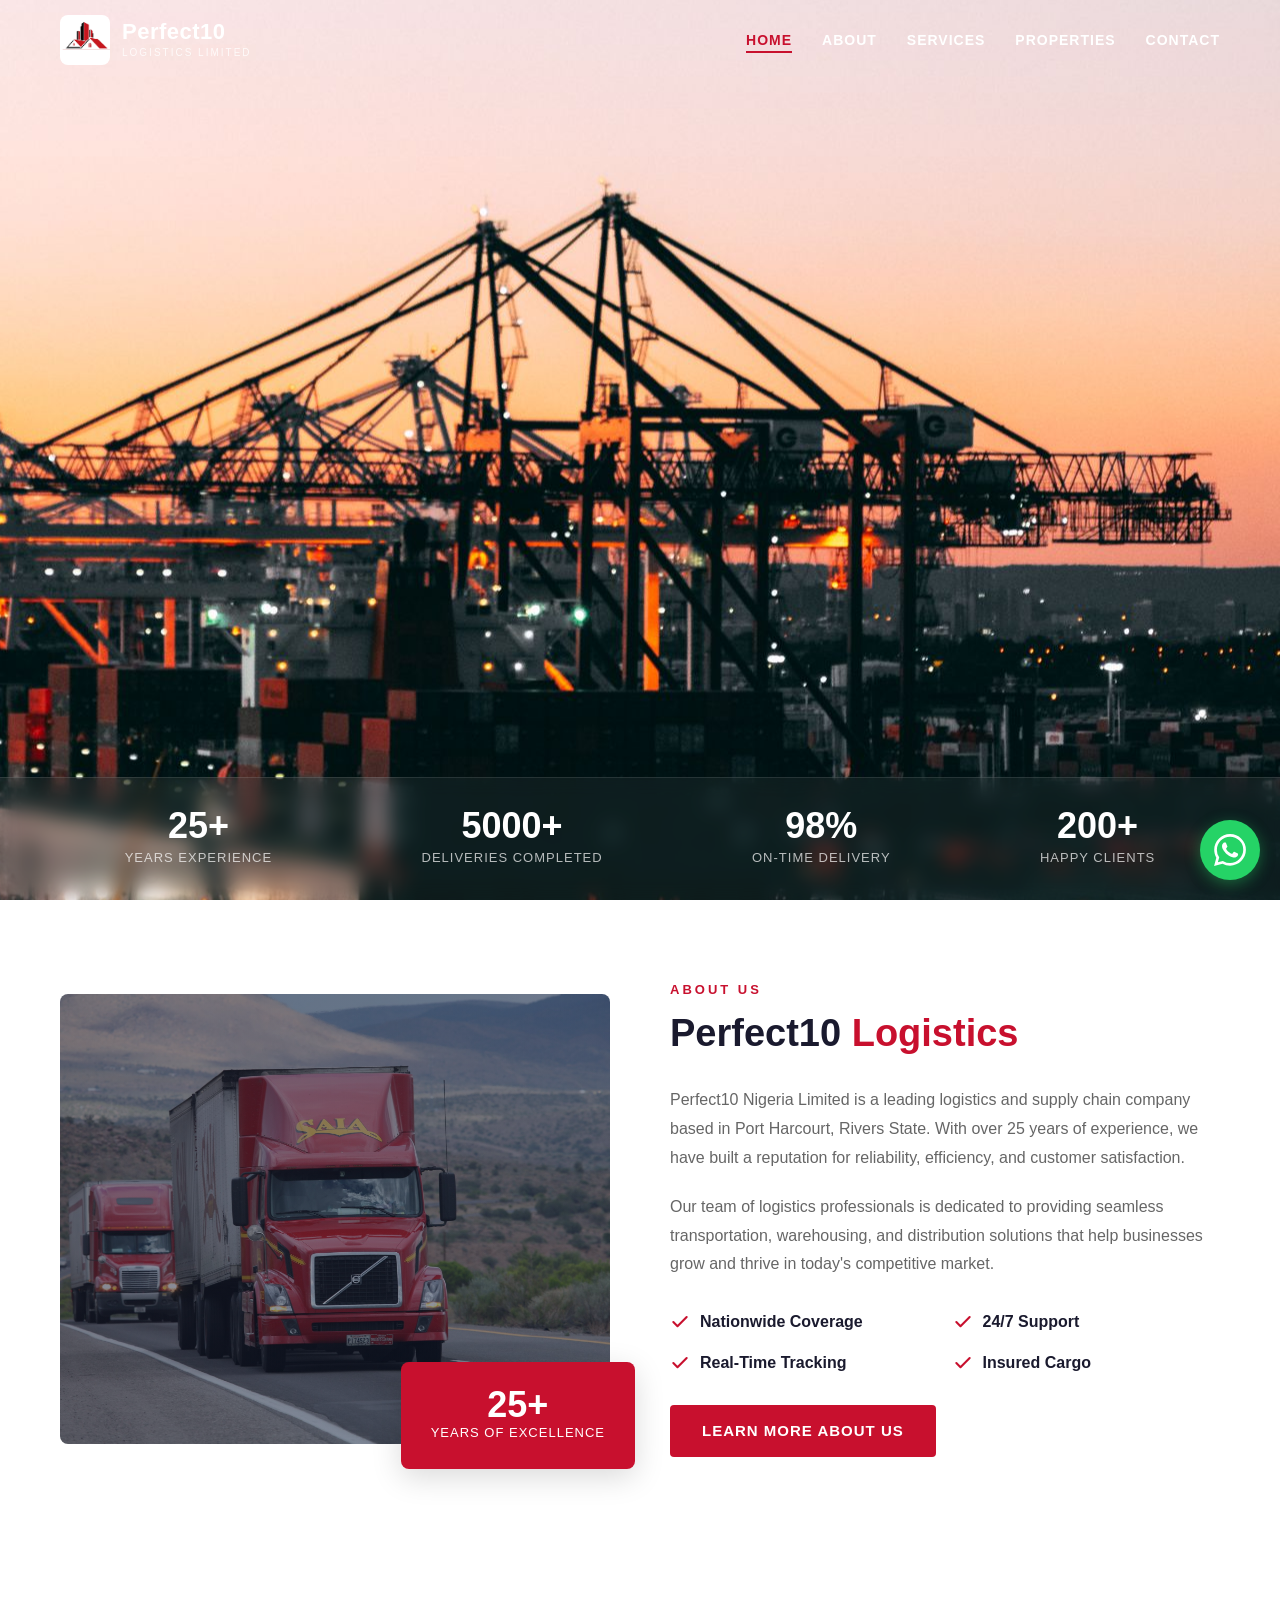
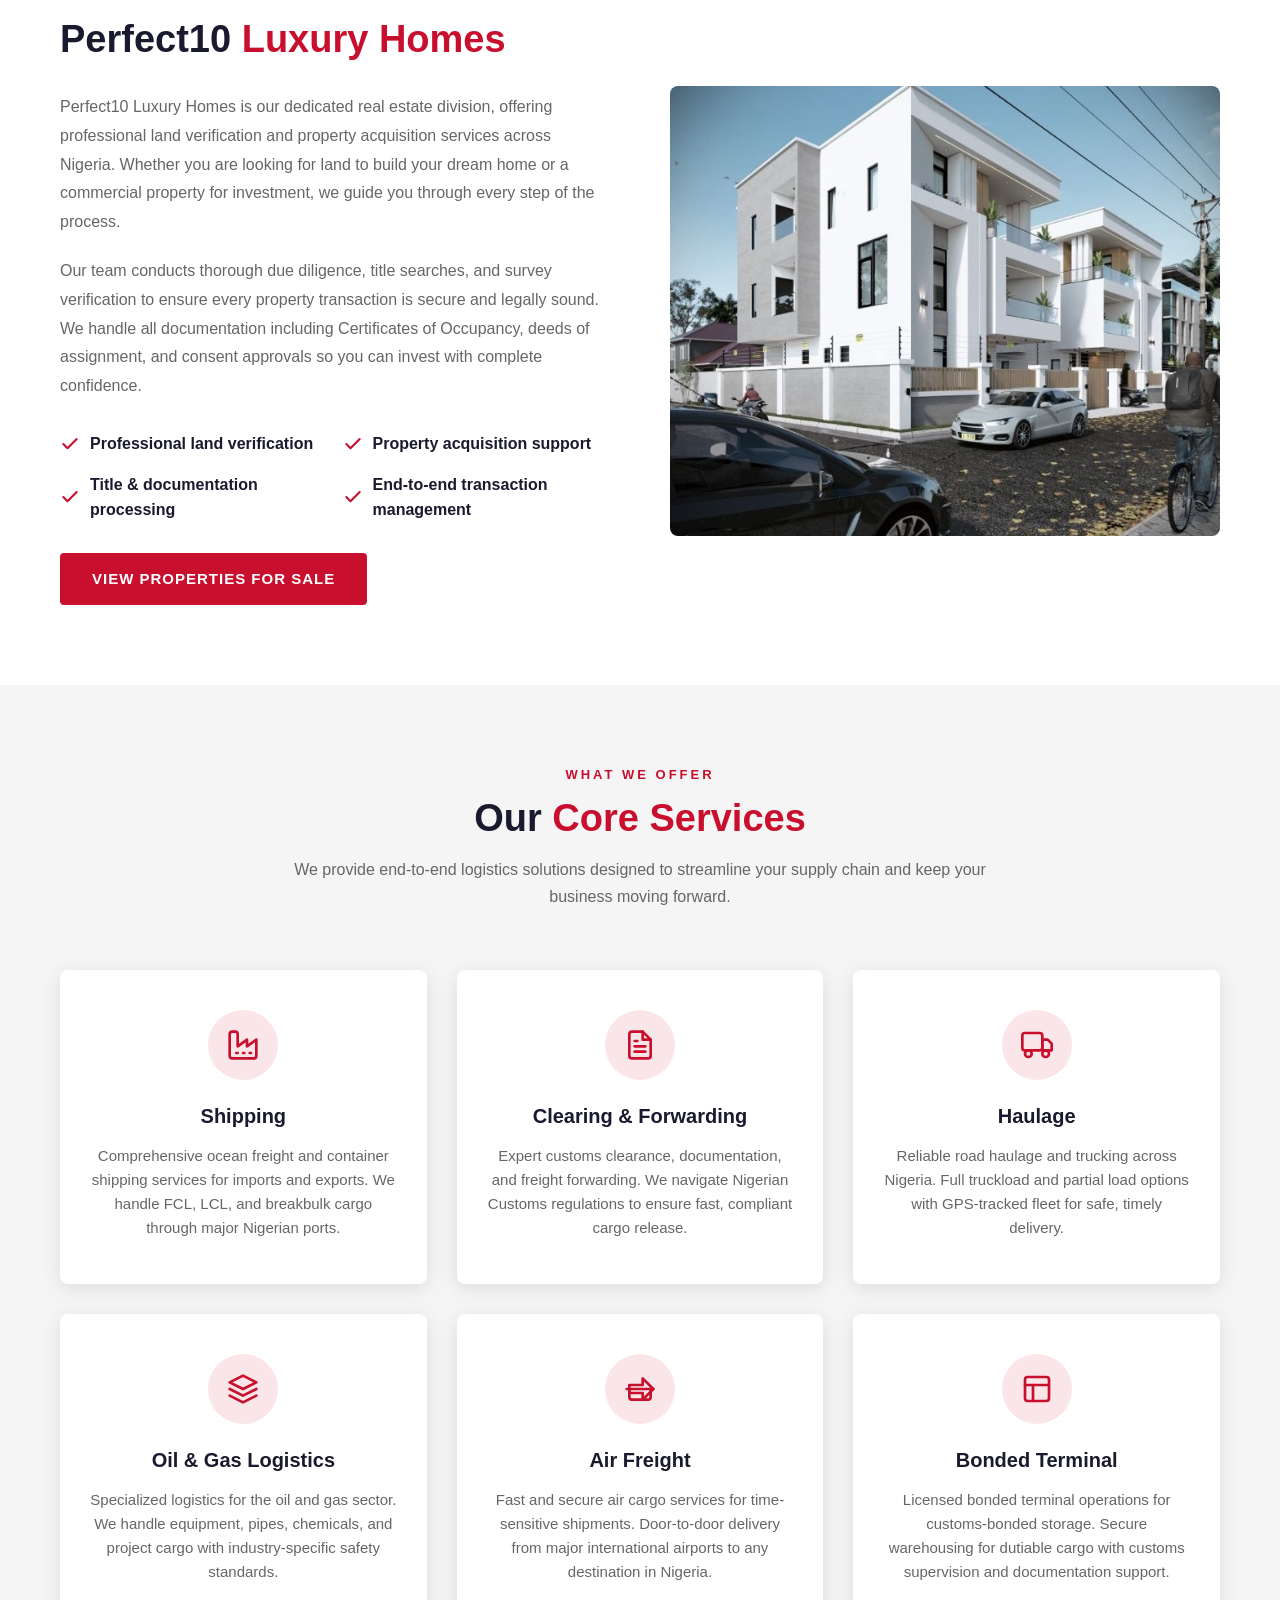
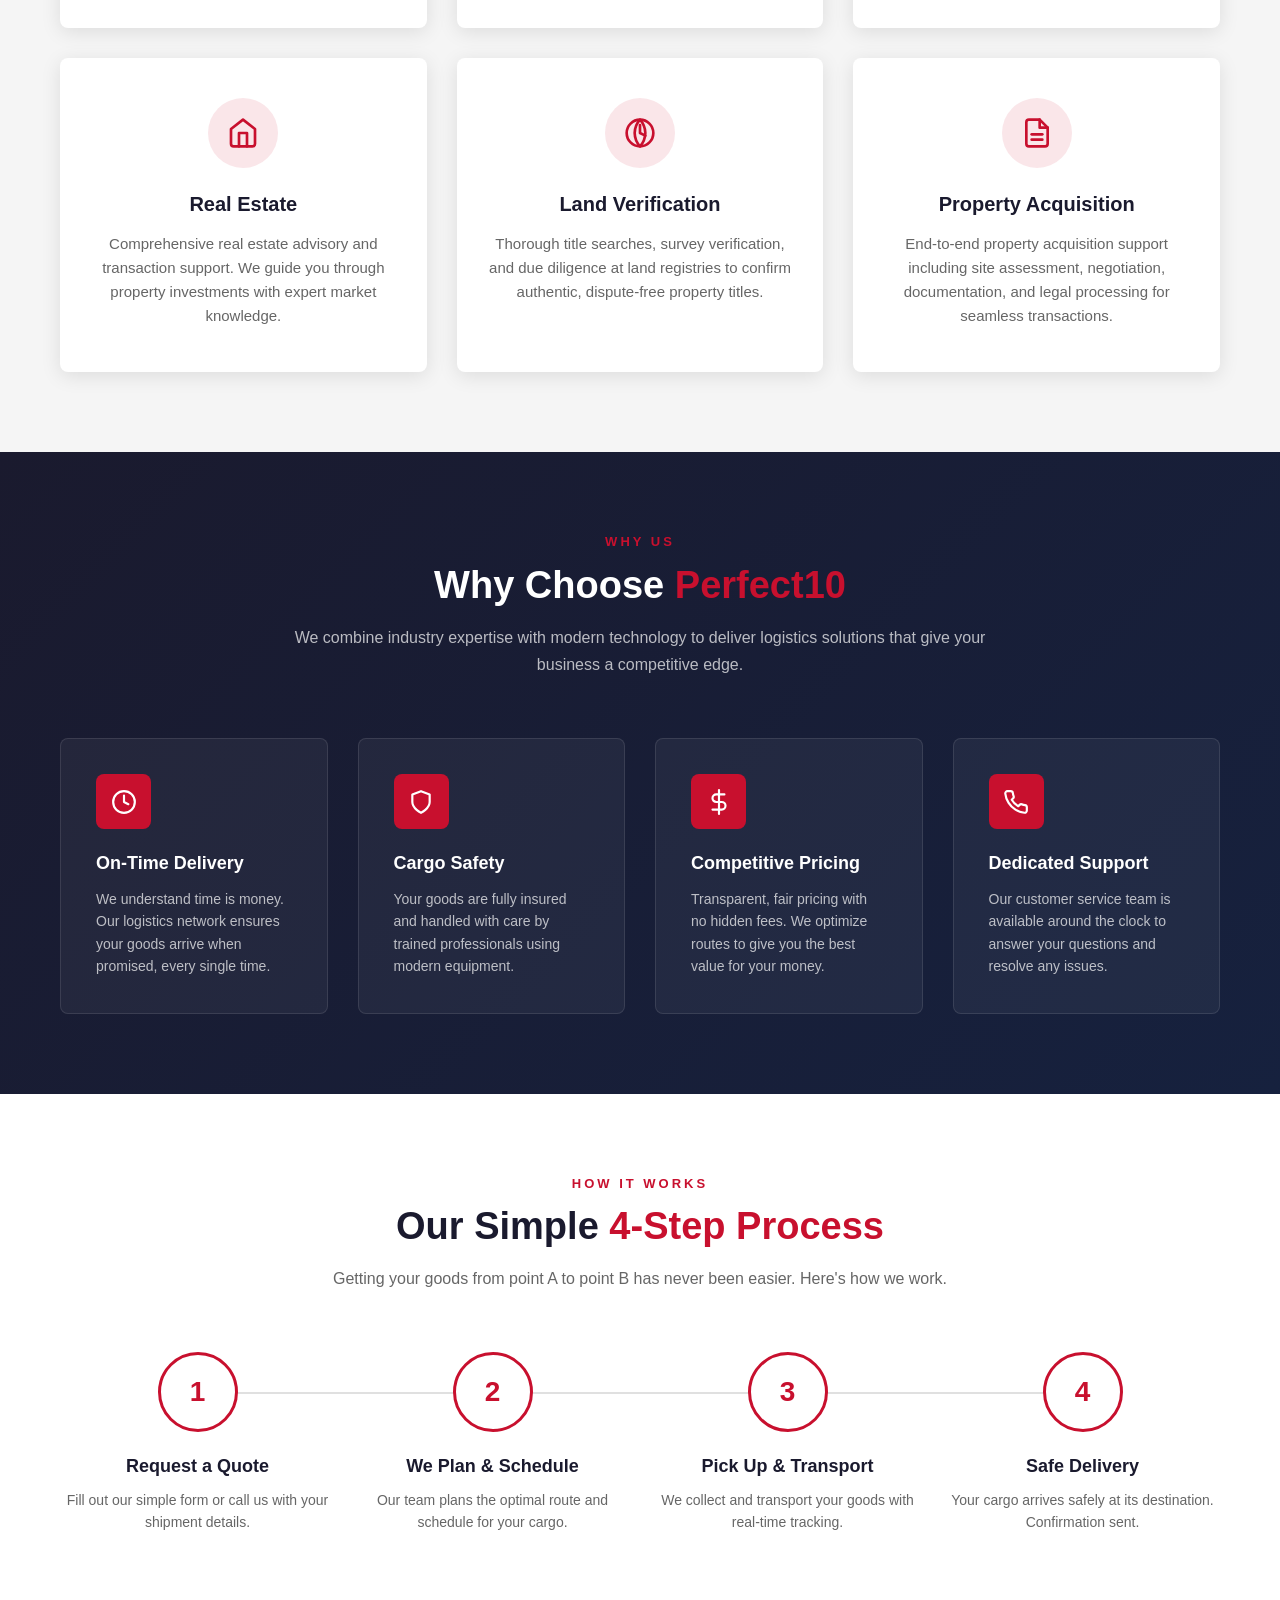
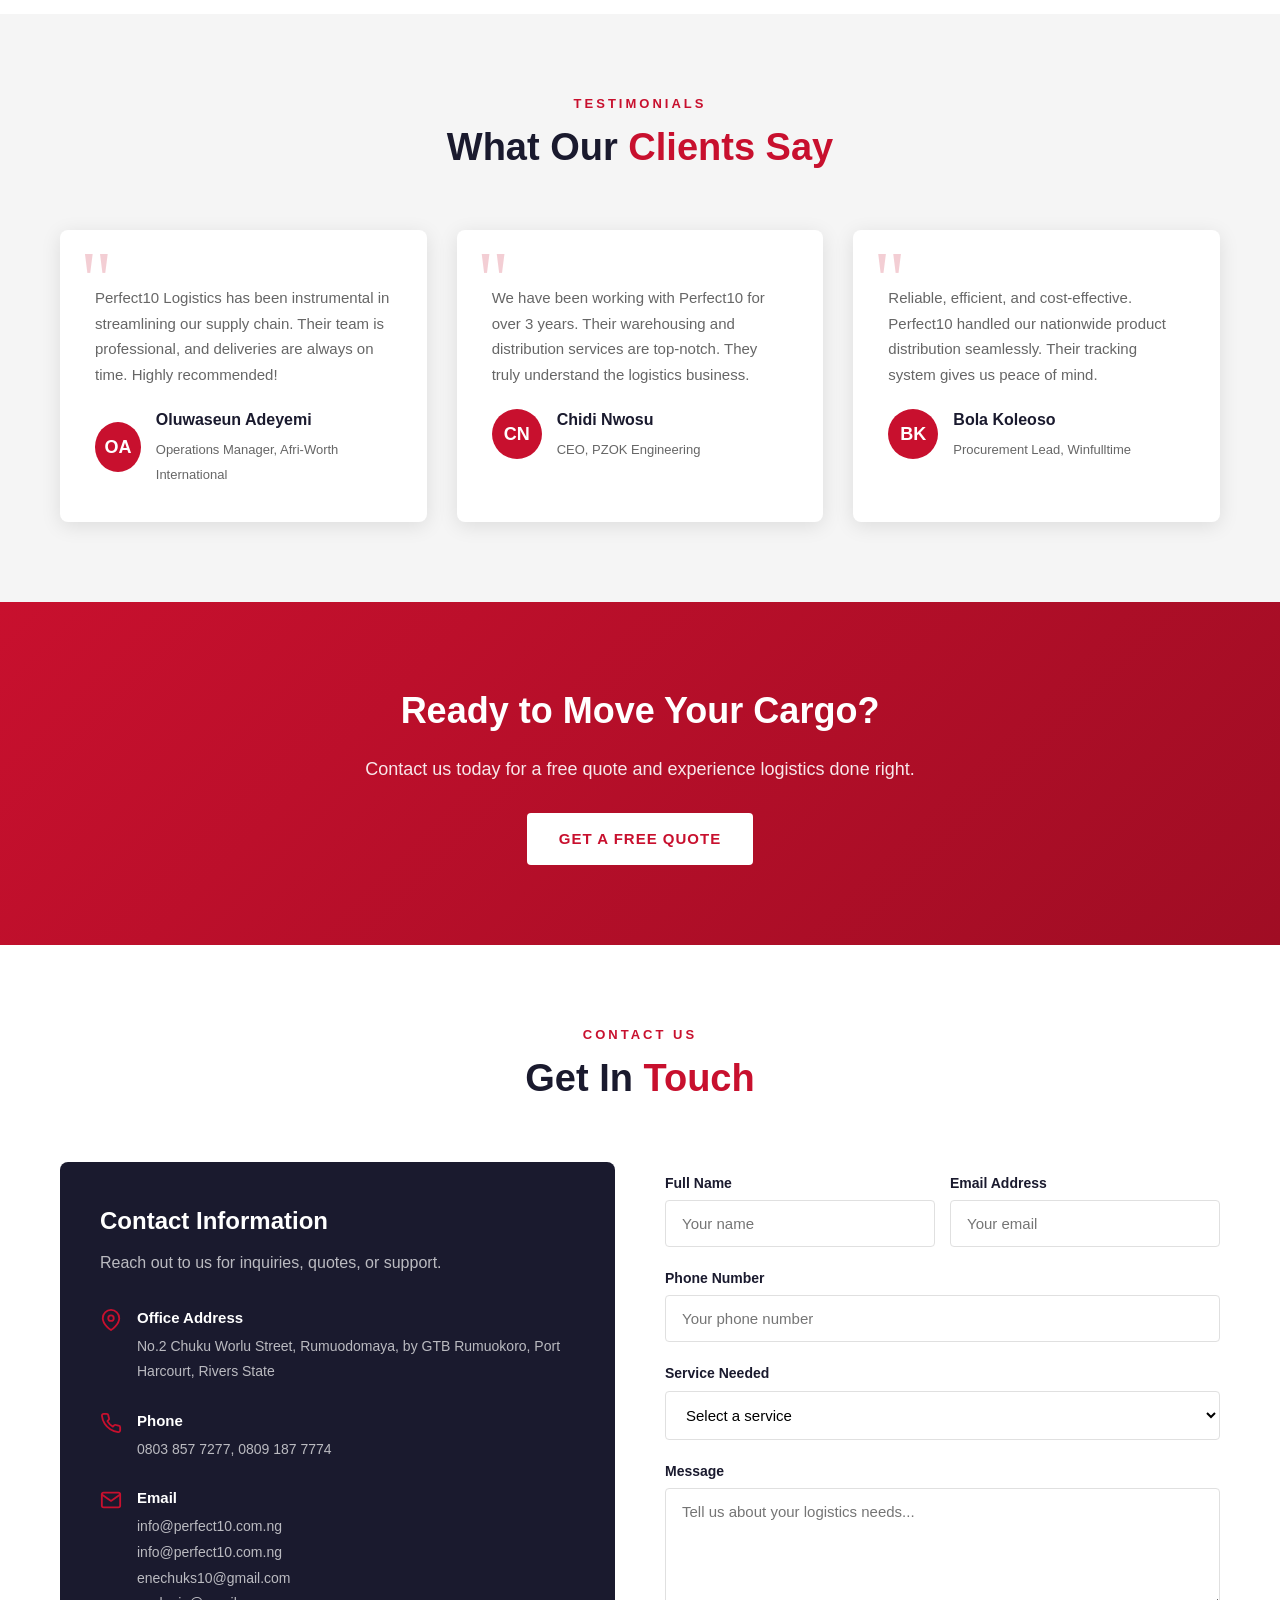
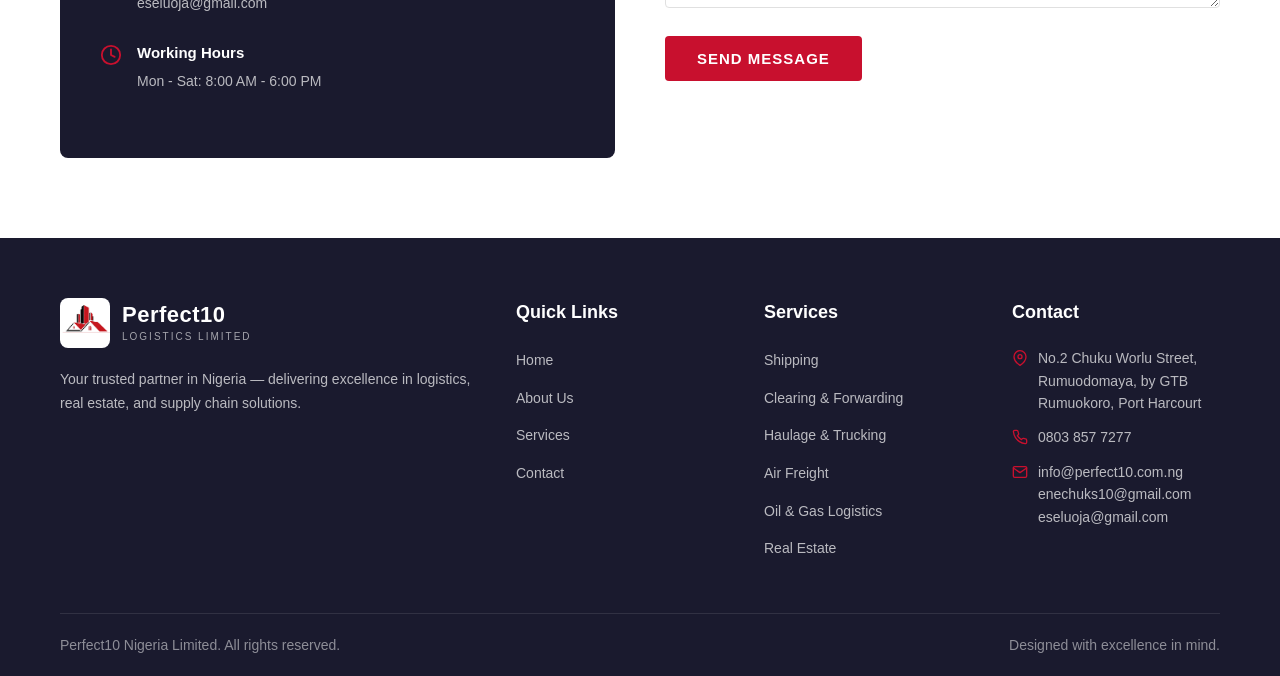
==== commit f22314a4: "Shorten services footer menu to 6 core items" ====
--- a/index.html
+++ b/index.html
@@ -452,13 +452,10 @@
           <ul class="footer-links">
             <li><a href="services.html">Shipping</a></li>
             <li><a href="services.html">Clearing &amp; Forwarding</a></li>
-            <li><a href="services.html">Haulage</a></li>
+            <li><a href="services.html">Haulage &amp; Trucking</a></li>
+            <li><a href="services.html">Air Freight</a></li>
             <li><a href="services.html">Oil &amp; Gas Logistics</a></li>
-            <li><a href="services.html">Air Freight</a></li>
-            <li><a href="services.html">Bonded Terminal</a></li>
             <li><a href="services.html">Real Estate</a></li>
-            <li><a href="services.html">Land Verification</a></li>
-            <li><a href="services.html">Property Acquisition</a></li>
           </ul>
         </div>
         <div class="footer-col">
--- a/css/style.css
+++ b/css/style.css
@@ -602,7 +602,7 @@
 .homes-image-main {
   width: 100%;
   height: 450px;
-  background-image: url('../images/gt.jpeg');
+  background-image: url('../images/4 bedroom.jpeg');
   background-size: cover;
   background-position: center;
   background-repeat: no-repeat;
@@ -718,6 +718,115 @@
   color: var(--text-dark);
   text-transform: uppercase;
   letter-spacing: 0.5px;
+}
+
+.property-link {
+  display: block;
+  color: inherit;
+  text-decoration: none;
+}
+
+.property-link:hover {
+  color: inherit;
+}
+
+/* ========================================
+   Property Detail Page
+   ======================================== */
+.property-detail {
+  padding: 80px 0;
+}
+
+.property-detail .container {
+  max-width: 900px;
+}
+
+.property-detail-image {
+  width: 100%;
+  height: 450px;
+  border-radius: 8px;
+  background-size: cover;
+  background-position: center;
+  margin-bottom: 30px;
+}
+
+.property-detail-title {
+  font-size: 32px;
+  font-weight: 800;
+  color: var(--dark);
+  margin-bottom: 5px;
+}
+
+.property-detail-location {
+  font-size: 15px;
+  color: var(--text-muted);
+  margin-bottom: 10px;
+}
+
+.property-detail-price {
+  font-size: 28px;
+  font-weight: 800;
+  color: var(--primary-red);
+  margin-bottom: 25px;
+}
+
+.property-detail-desc {
+  font-size: 16px;
+  color: var(--text-muted);
+  line-height: 1.8;
+  margin-bottom: 15px;
+}
+
+.property-detail-features {
+  display: flex;
+  flex-wrap: wrap;
+  gap: 10px;
+  margin: 25px 0 35px;
+}
+
+.property-detail-features li {
+  background: var(--light-gray);
+  padding: 8px 16px;
+  border-radius: 4px;
+  font-size: 13px;
+  font-weight: 600;
+  color: var(--text-dark);
+  text-transform: uppercase;
+  letter-spacing: 0.5px;
+}
+
+.property-detail-cta {
+  text-align: center;
+  margin-top: 40px;
+  padding: 40px;
+  background: var(--light-gray);
+  border-radius: 8px;
+}
+
+.property-detail-cta h3 {
+  font-size: 22px;
+  color: var(--dark);
+  margin-bottom: 10px;
+}
+
+.property-detail-cta p {
+  color: var(--text-muted);
+  margin-bottom: 20px;
+}
+
+.property-back-link {
+  display: inline-flex;
+  align-items: center;
+  gap: 8px;
+  color: var(--text-muted);
+  font-size: 14px;
+  font-weight: 600;
+  margin-bottom: 30px;
+  transition: var(--transition);
+}
+
+.property-back-link:hover {
+  color: var(--primary-red);
 }
 
 /* ========================================
@@ -1291,13 +1400,7 @@
   background: var(--white);
   border-radius: 8px;
   overflow: hidden;
-  box-shadow: var(--shadow);
   margin-bottom: 30px;
-  transition: var(--transition);
-}
-
-.service-detail-card:hover {
-  box-shadow: var(--shadow-hover);
 }
 
 .service-detail-card:nth-child(even) {
@@ -1317,7 +1420,7 @@
 
 /* Service-specific visual backgrounds - Image based with overlay */
 .service-detail-img.shipping-bg {
-  background: linear-gradient(135deg, rgba(26,42,58,0.8) 0%, rgba(13,33,55,0.8) 100%), url('../images/shipping.jpg');
+  background: linear-gradient(135deg, rgba(26,42,58,0.2) 0%, rgba(13,33,55,0.2) 100%), url('../images/shipping.jpg');
   background-size: cover;
   background-position: center;
 }
@@ -1329,7 +1432,7 @@
 }
 
 .service-detail-img.clearing-bg {
-  background: linear-gradient(135deg, rgba(42,26,58,0.8) 0%, rgba(29,13,55,0.8) 100%), url('../images/clearing.jpg');
+  background: linear-gradient(135deg, rgba(42,26,58,0.2) 0%, rgba(29,13,55,0.2) 100%), url('../images/wharf.webp');
   background-size: cover;
   background-position: center;
 }
@@ -1341,7 +1444,7 @@
 }
 
 .service-detail-img.haulage-bg {
-  background: linear-gradient(135deg, rgba(58,42,26,0.8) 0%, rgba(55,45,13,0.8) 100%), url('../images/haulage.jpg');
+  background: linear-gradient(135deg, rgba(58,42,26,0.2) 0%, rgba(55,45,13,0.2) 100%), url('../images/hero-truck.jpg');
   background-size: cover;
   background-position: center;
 }
@@ -1353,7 +1456,7 @@
 }
 
 .service-detail-img.oilgas-bg {
-  background: linear-gradient(135deg, rgba(26,26,46,0.8) 0%, rgba(22,33,62,0.8) 100%), url('../images/oil-gas.jpg');
+  background: linear-gradient(135deg, rgba(26,26,46,0.2) 0%, rgba(22,33,62,0.2) 100%), url('../images/oil-gas.jpg');
   background-size: cover;
   background-position: center;
 }
@@ -1365,7 +1468,7 @@
 }
 
 .service-detail-img.air-bg {
-  background: linear-gradient(135deg, rgba(26,58,90,0.8) 0%, rgba(13,42,71,0.8) 100%), url('../images/air-freight.jpg');
+  background: linear-gradient(135deg, rgba(26,58,90,0.2) 0%, rgba(13,42,71,0.2) 100%), url('../images/air-freight.jpg');
   background-size: cover;
   background-position: center;
 }
@@ -1377,13 +1480,13 @@
 }
 
 .service-detail-img.bonded-bg {
-  background: linear-gradient(135deg, rgba(42,58,26,0.8) 0%, rgba(29,55,13,0.8) 100%), url('../images/bonded-terminal.jpg');
+  background: linear-gradient(135deg, rgba(42,58,26,0.2) 0%, rgba(29,55,13,0.2) 100%), url('../images/wharf 2.webp');
   background-size: cover;
   background-position: center;
 }
 
 .service-detail-img.realestate-bg {
-  background: linear-gradient(135deg, rgba(42,26,13,0.85) 0%, rgba(55,33,22,0.85) 100%), url('../images/hero-terminal.jpg');
+  background: linear-gradient(135deg, rgba(42,26,13,0.25) 0%, rgba(55,33,22,0.25) 100%), url('../images/4 bedroom.jpeg');
   background-size: cover;
   background-position: center;
 }
@@ -1401,7 +1504,7 @@
 }
 
 .service-detail-img.landverification-bg {
-  background: linear-gradient(135deg, rgba(13,42,71,0.85) 0%, rgba(22,55,89,0.85) 100%), url('../images/hero-terminal.jpg');
+  background: linear-gradient(135deg, rgba(13,42,71,0.25) 0%, rgba(22,55,89,0.25) 100%), url('../images/land.jpg');
   background-size: cover;
   background-position: center;
 }
@@ -1413,7 +1516,7 @@
 }
 
 .service-detail-img.propertyacquisition-bg {
-  background: linear-gradient(135deg, rgba(42,58,13,0.85) 0%, rgba(55,71,22,0.85) 100%), url('../images/hero-terminal.jpg');
+  background: linear-gradient(135deg, rgba(42,58,13,0.25) 0%, rgba(55,71,22,0.25) 100%), url('../images/5 bedrrom.jpeg');
   background-size: cover;
   background-position: center;
 }
@@ -1422,15 +1525,6 @@
   position: absolute;
   top: 0; left: 0; right: 0; bottom: 0;
   background: url("data:image/svg+xml,%3Csvg width='50' height='50' viewBox='0 0 50 50' xmlns='http://www.w3.org/2000/svg'%3E%3Cg fill='%23ffffff' fill-opacity='0.03'%3E%3Cpath d='M25 10L10 25h5v15h20V25h5z'/%3E%3C/g%3E%3C/svg%3E");
-}
-
-.service-detail-img svg {
-  width: 100px;
-  height: 100px;
-  color: var(--primary-red);
-  opacity: 0.8;
-  position: relative;
-  z-index: 1;
 }
 
 .service-detail-content {
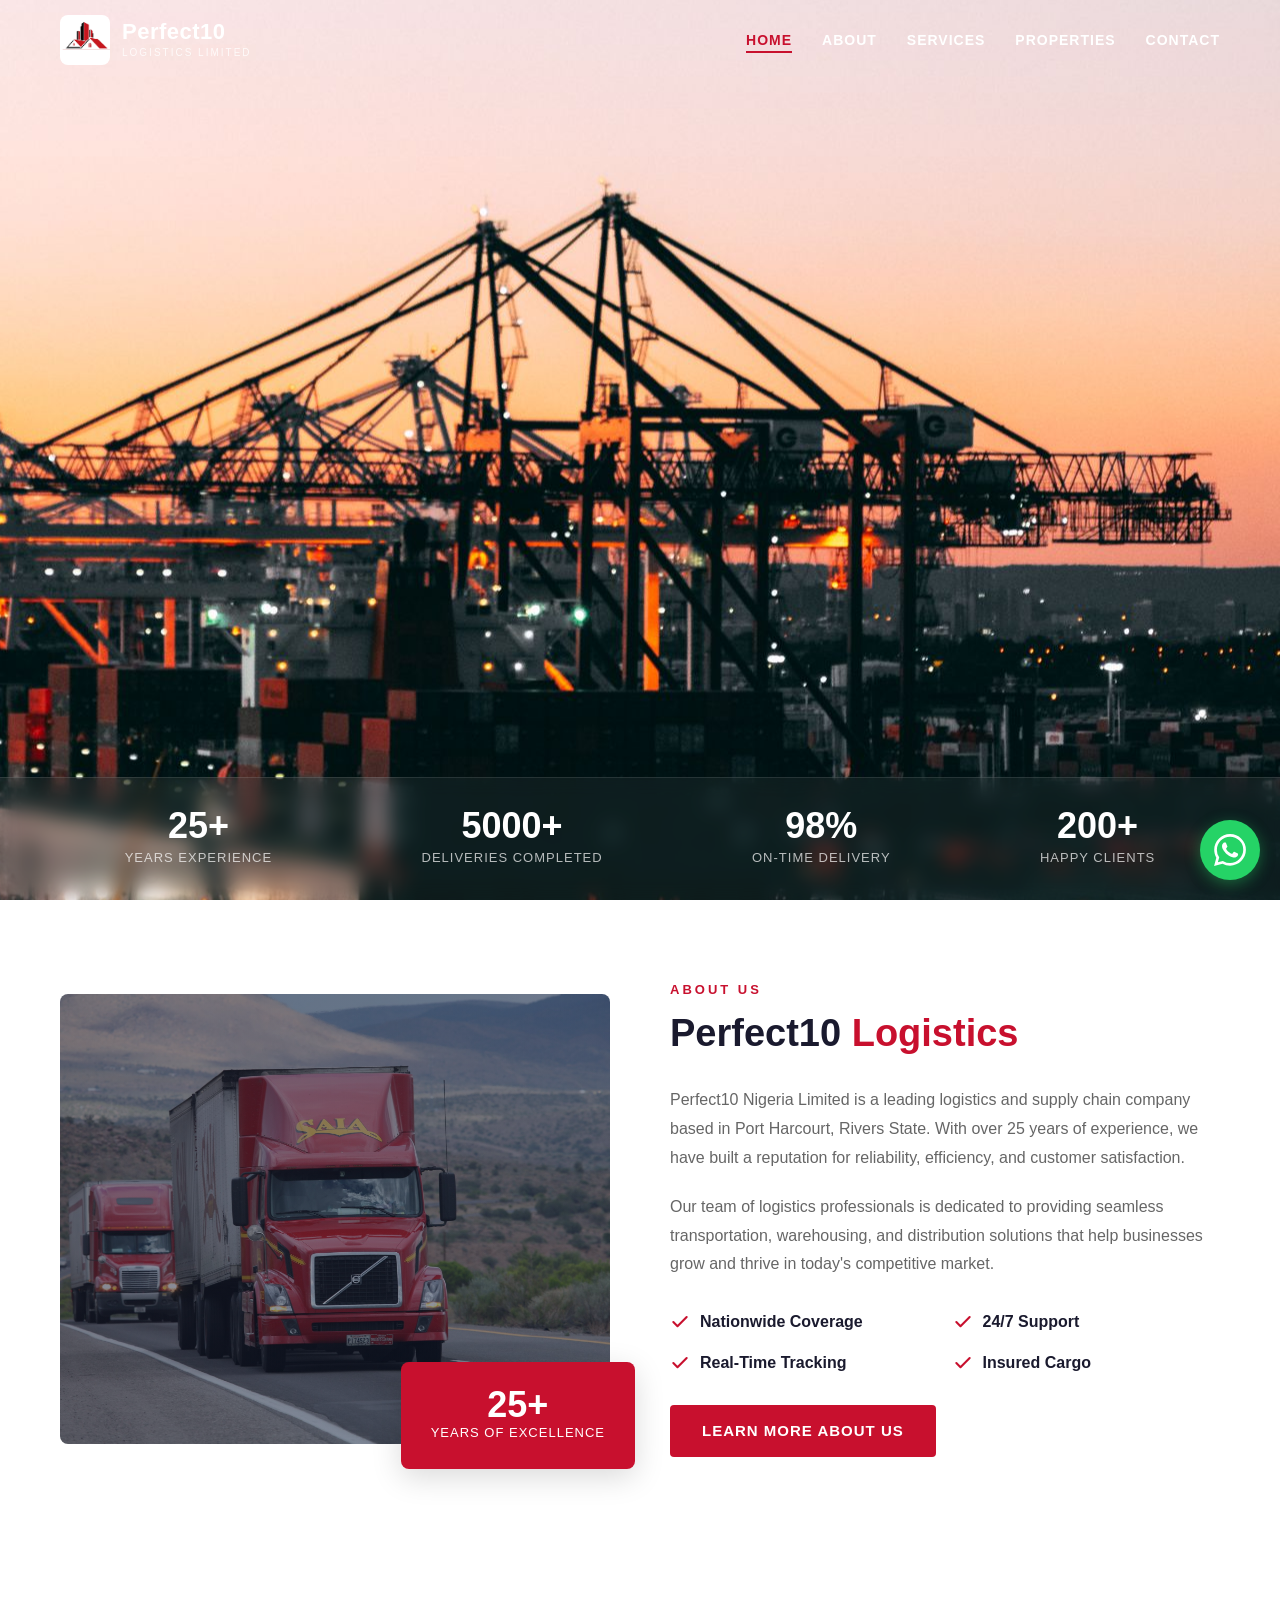
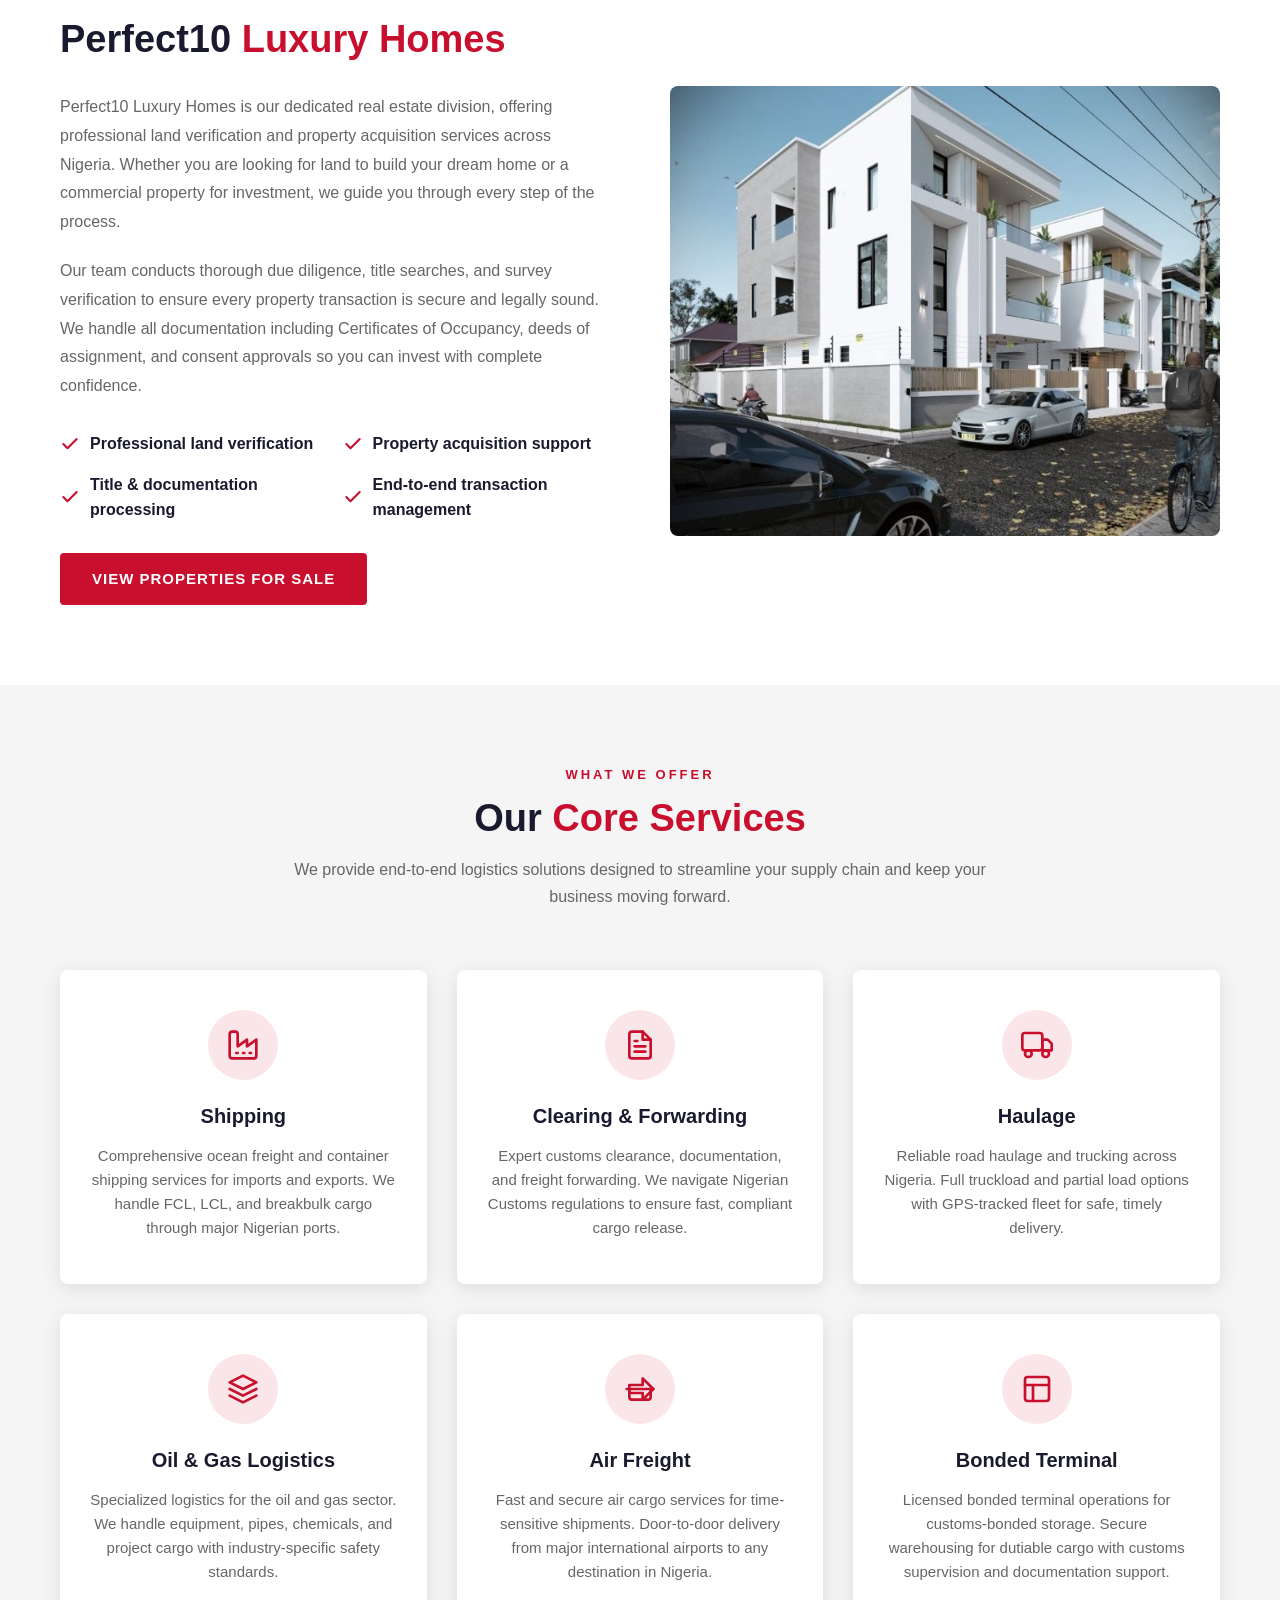
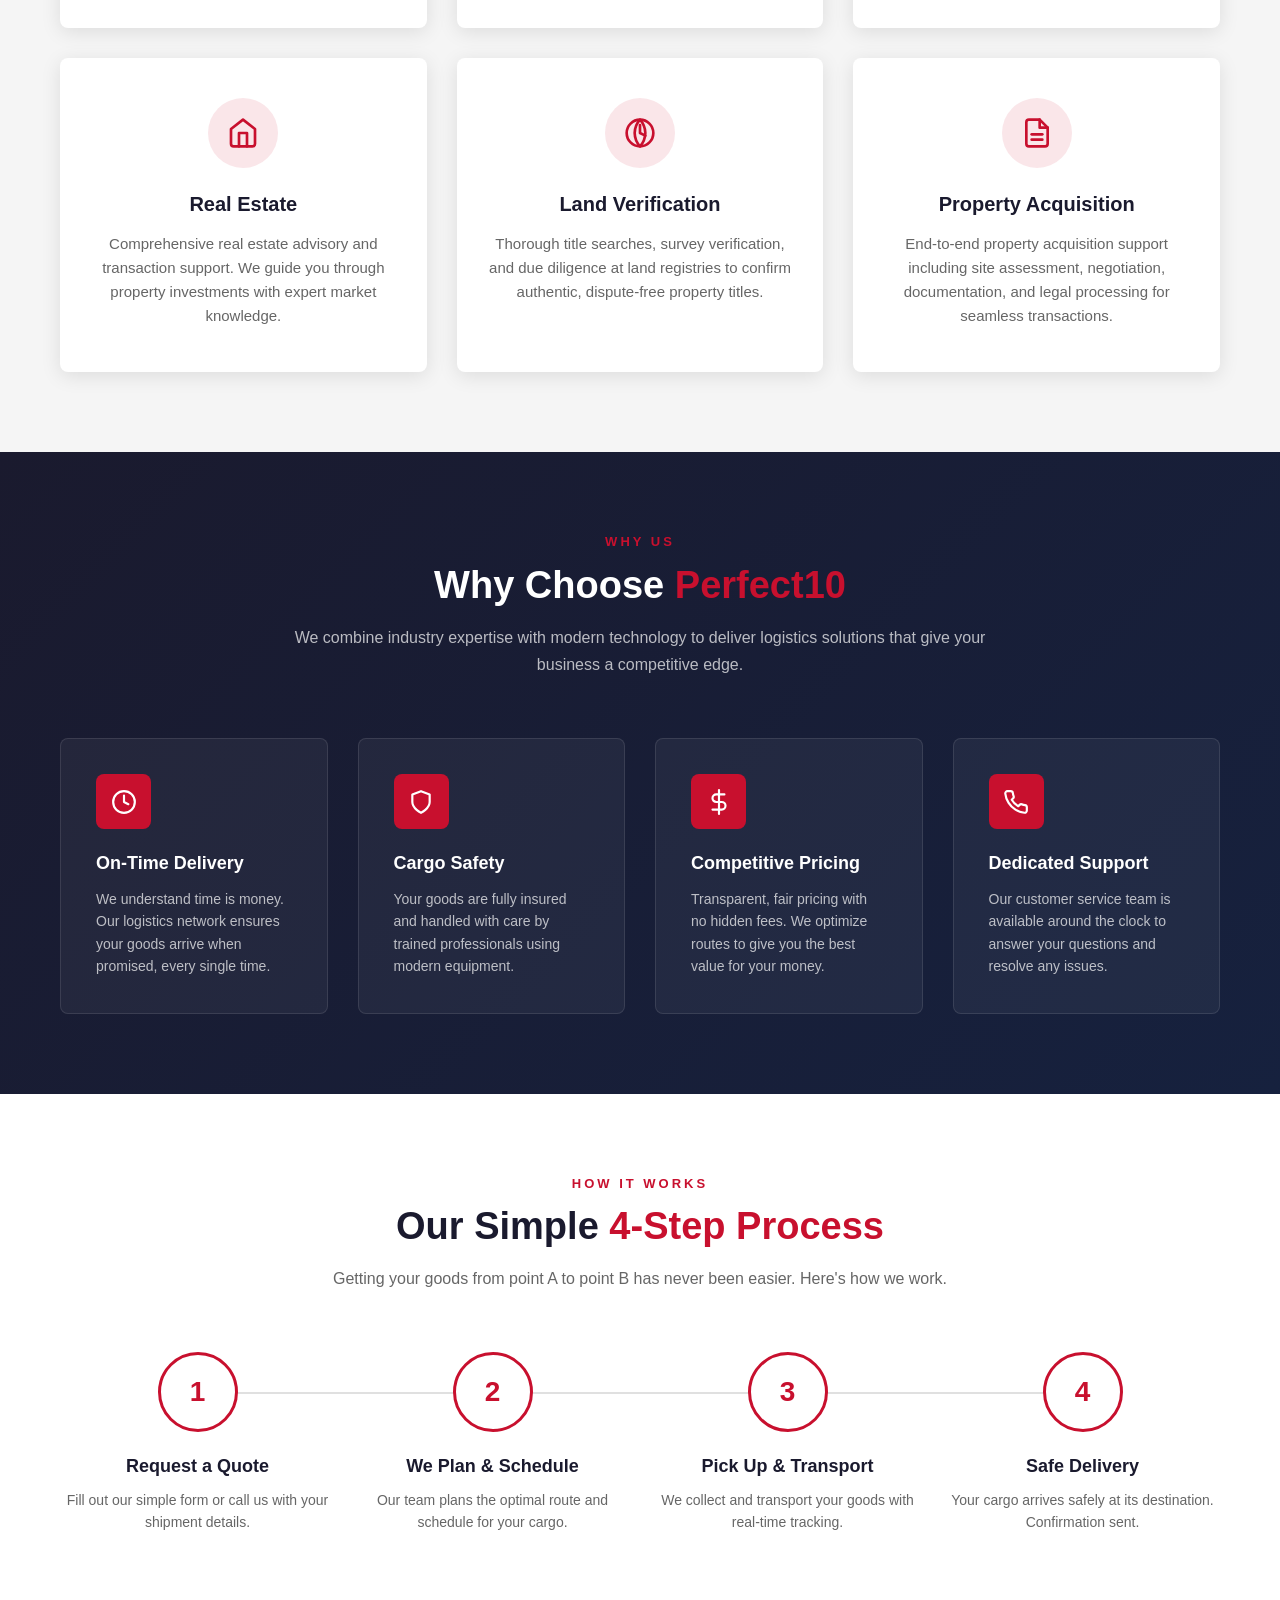
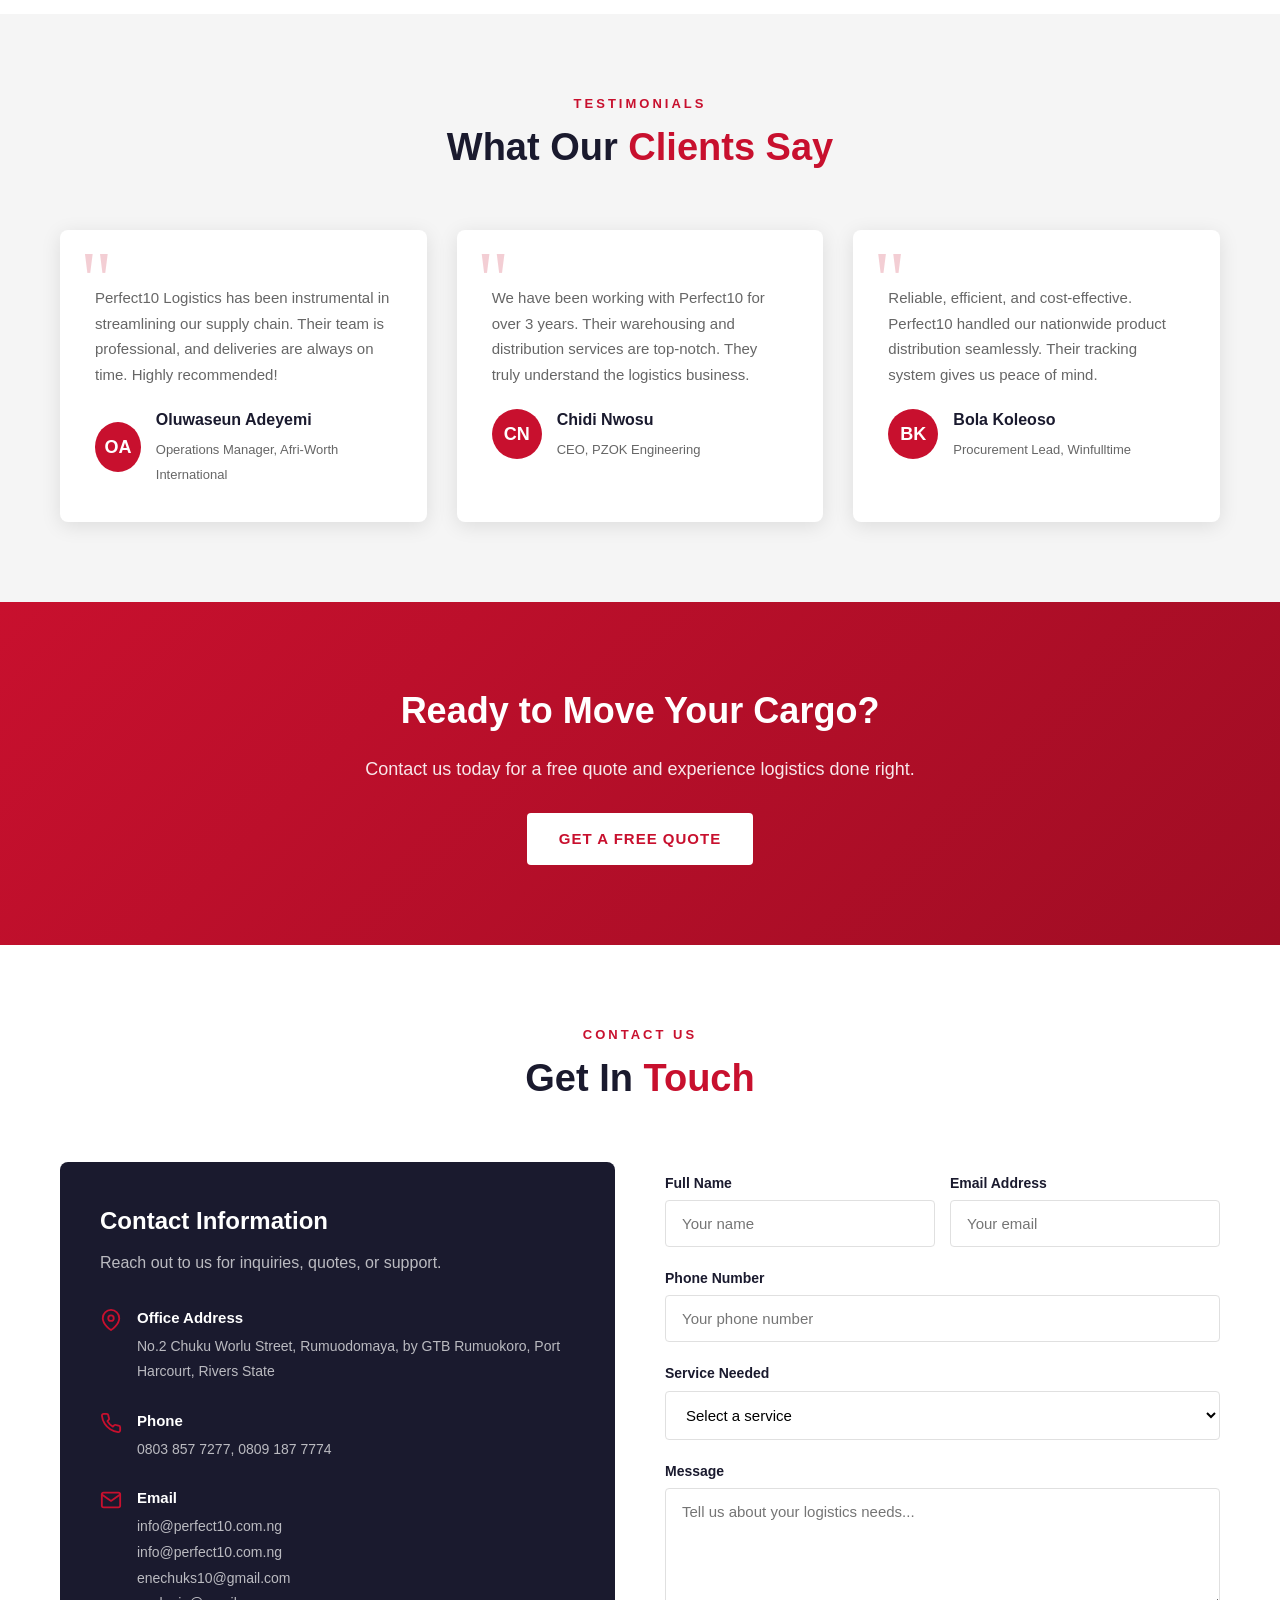
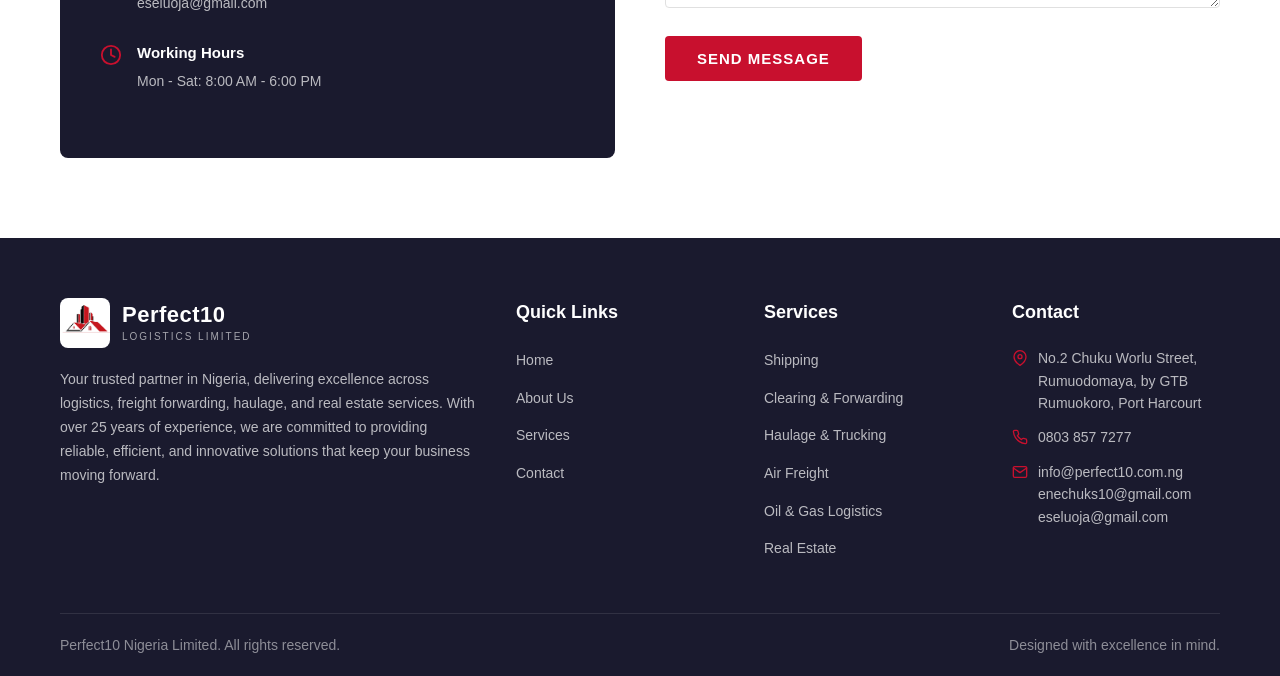
==== commit 4daf8474: "Update footer description" ====
--- a/index.html
+++ b/index.html
@@ -436,7 +436,7 @@
               <span class="logo-tagline">Logistics Limited</span>
             </div>
           </a>
-          <p>Your trusted partner in Nigeria — delivering excellence in logistics, real estate, and supply chain solutions.</p>
+          <p>Your trusted partner in Nigeria, delivering excellence across logistics, freight forwarding, haulage, and real estate services. With over 25 years of experience, we are committed to providing reliable, efficient, and innovative solutions that keep your business moving forward.</p>
         </div>
         <div class="footer-col">
           <h4 class="footer-title">Quick Links</h4>
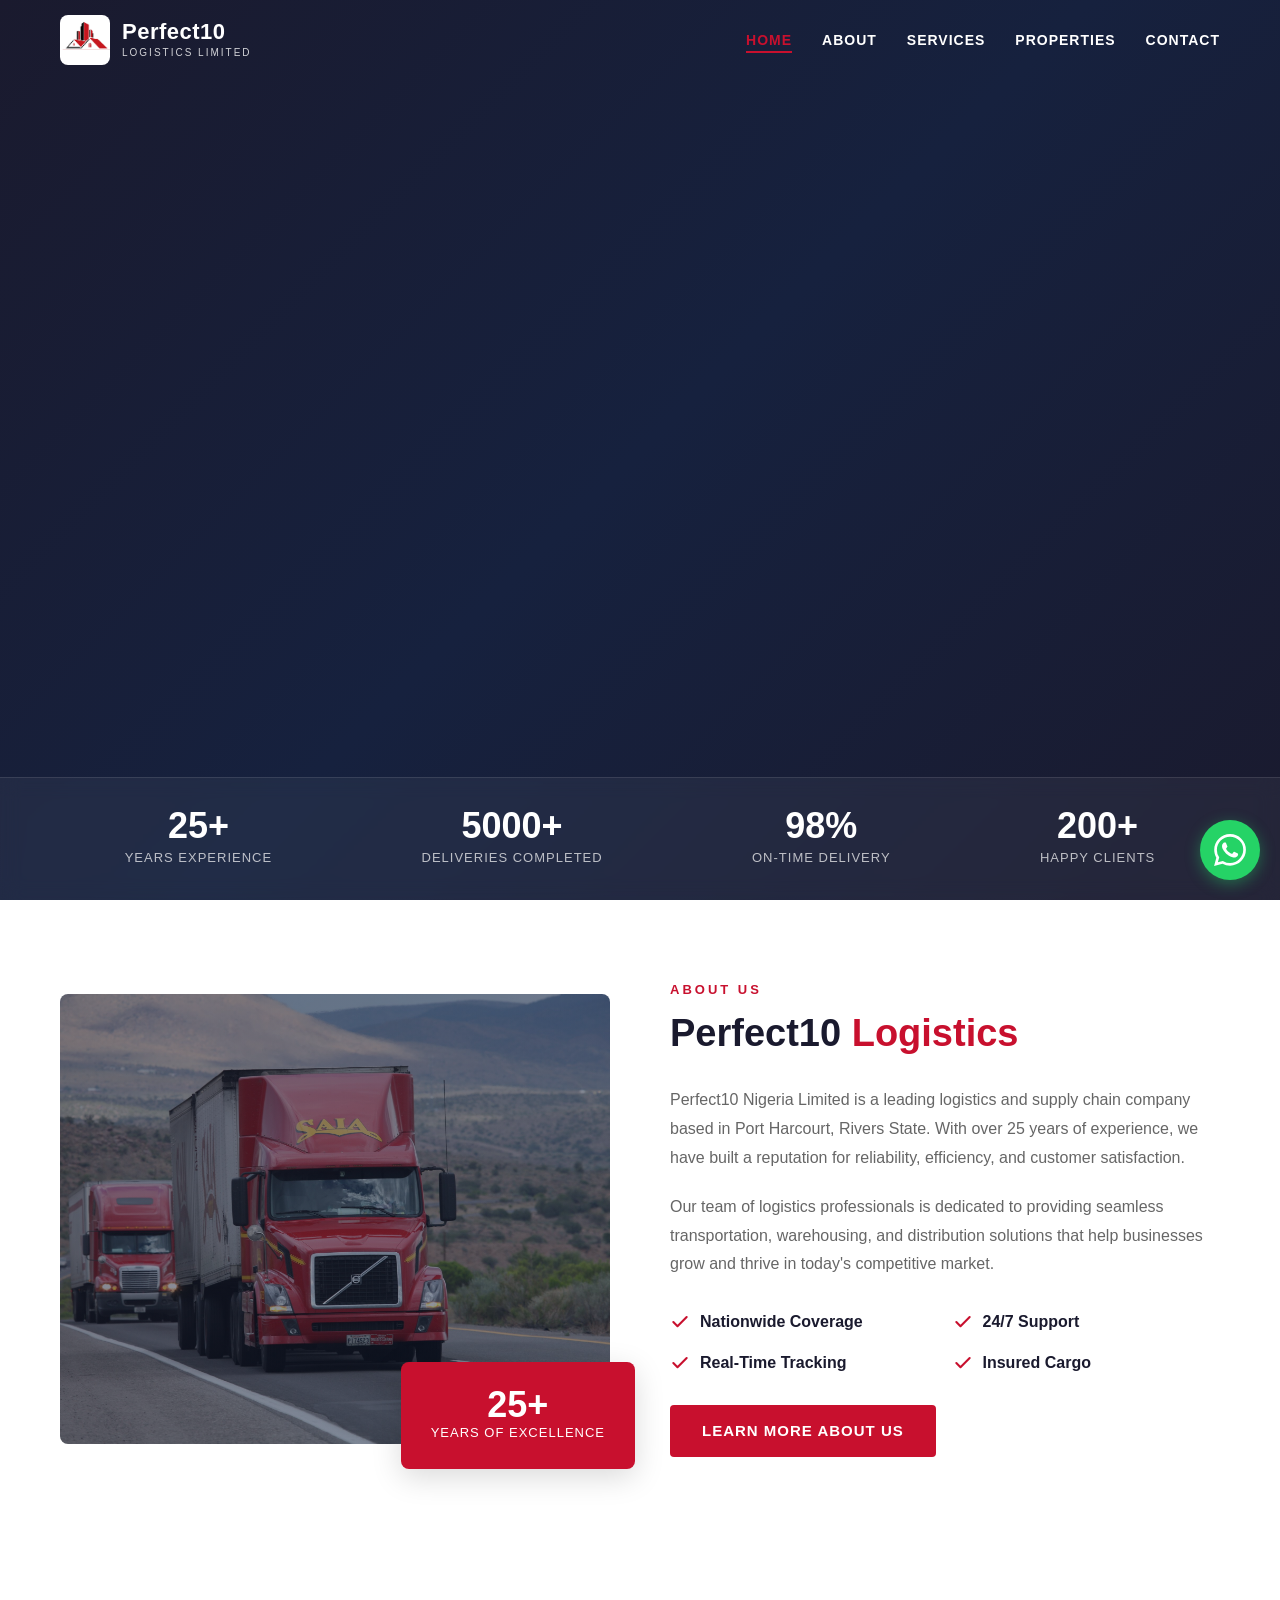
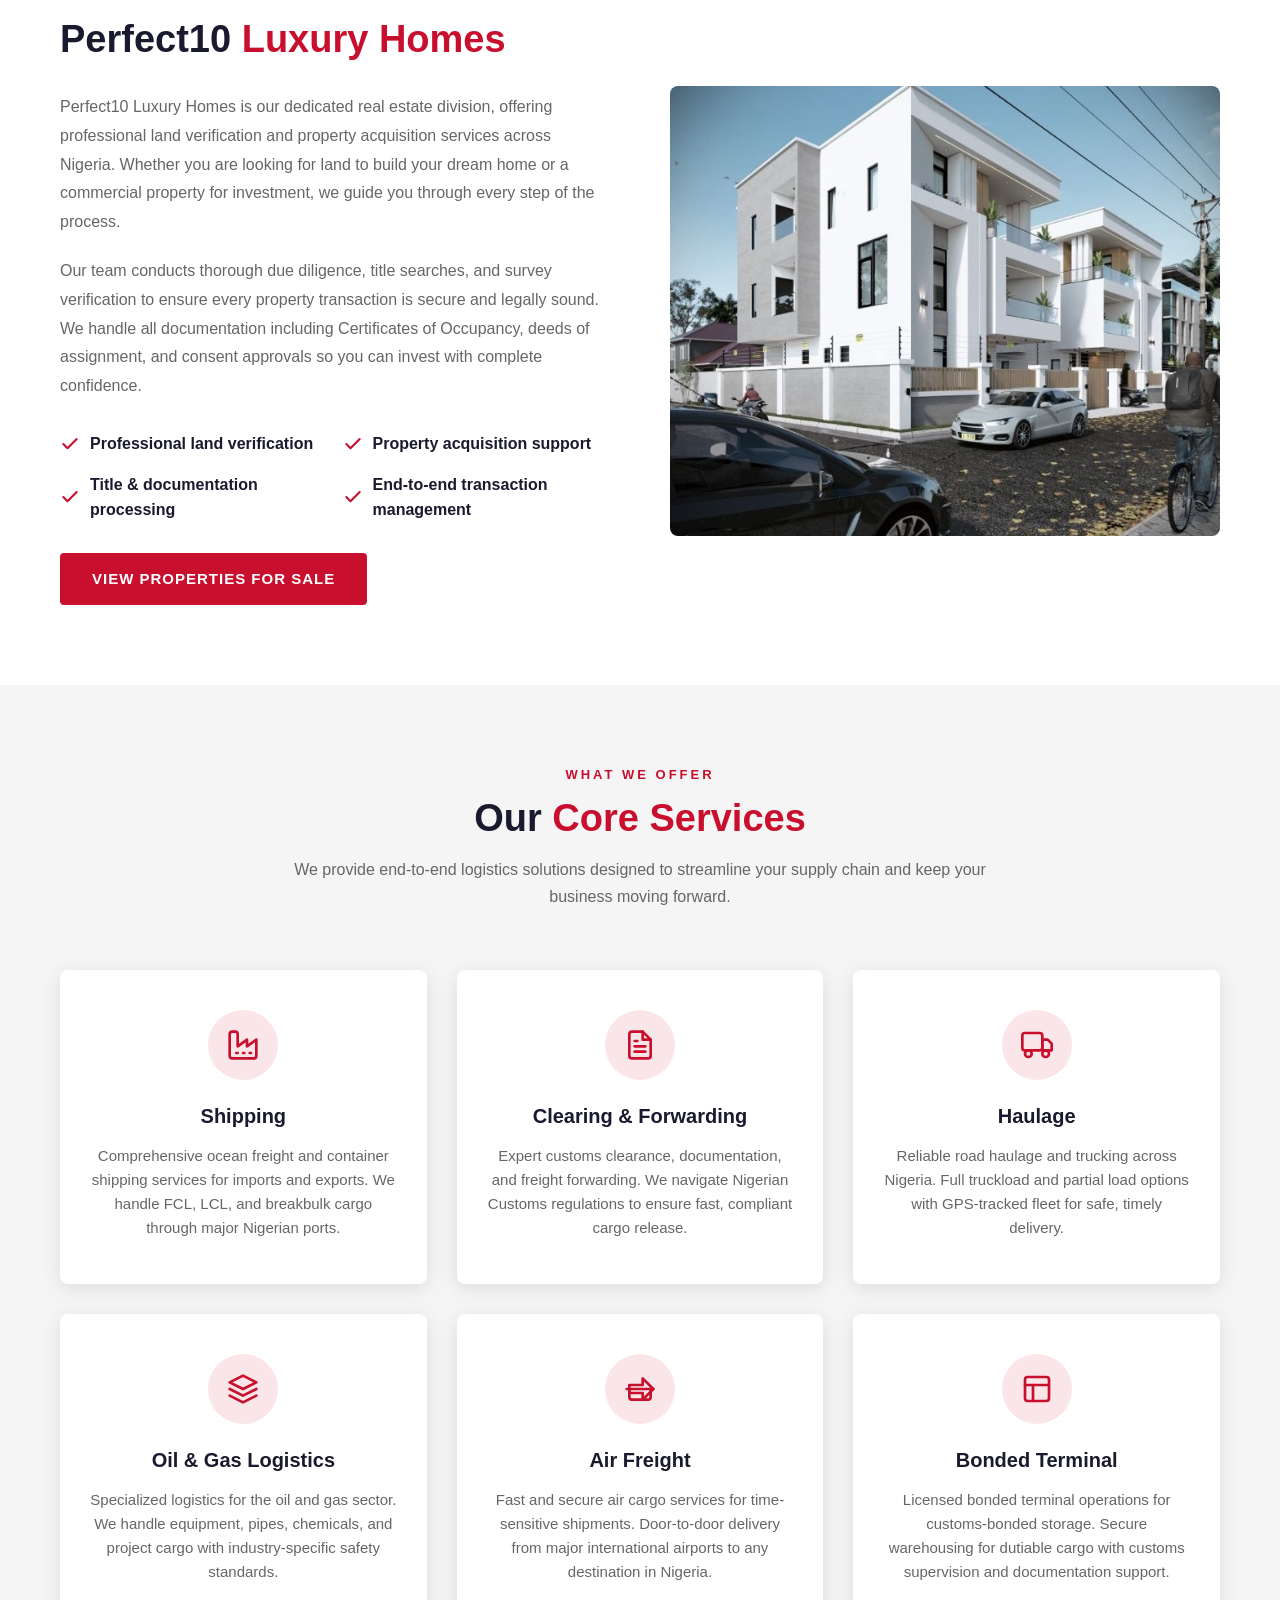
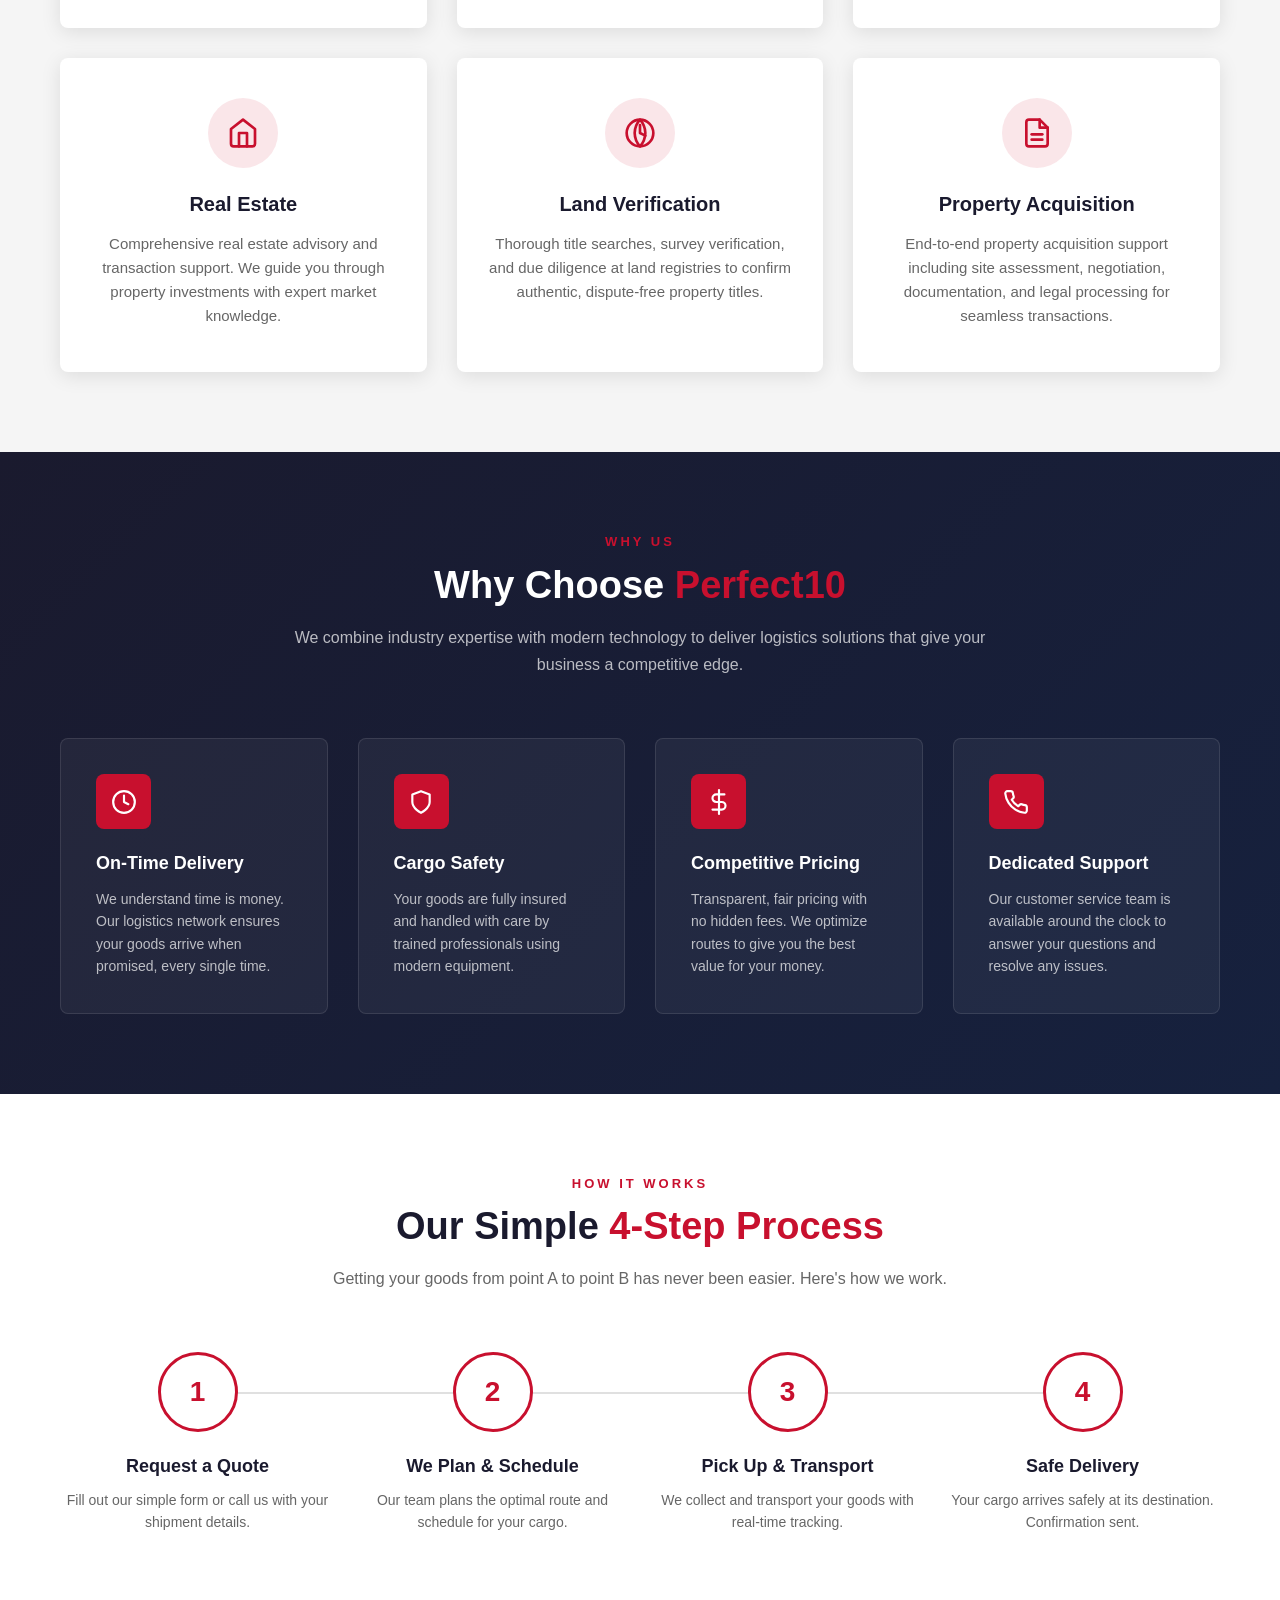
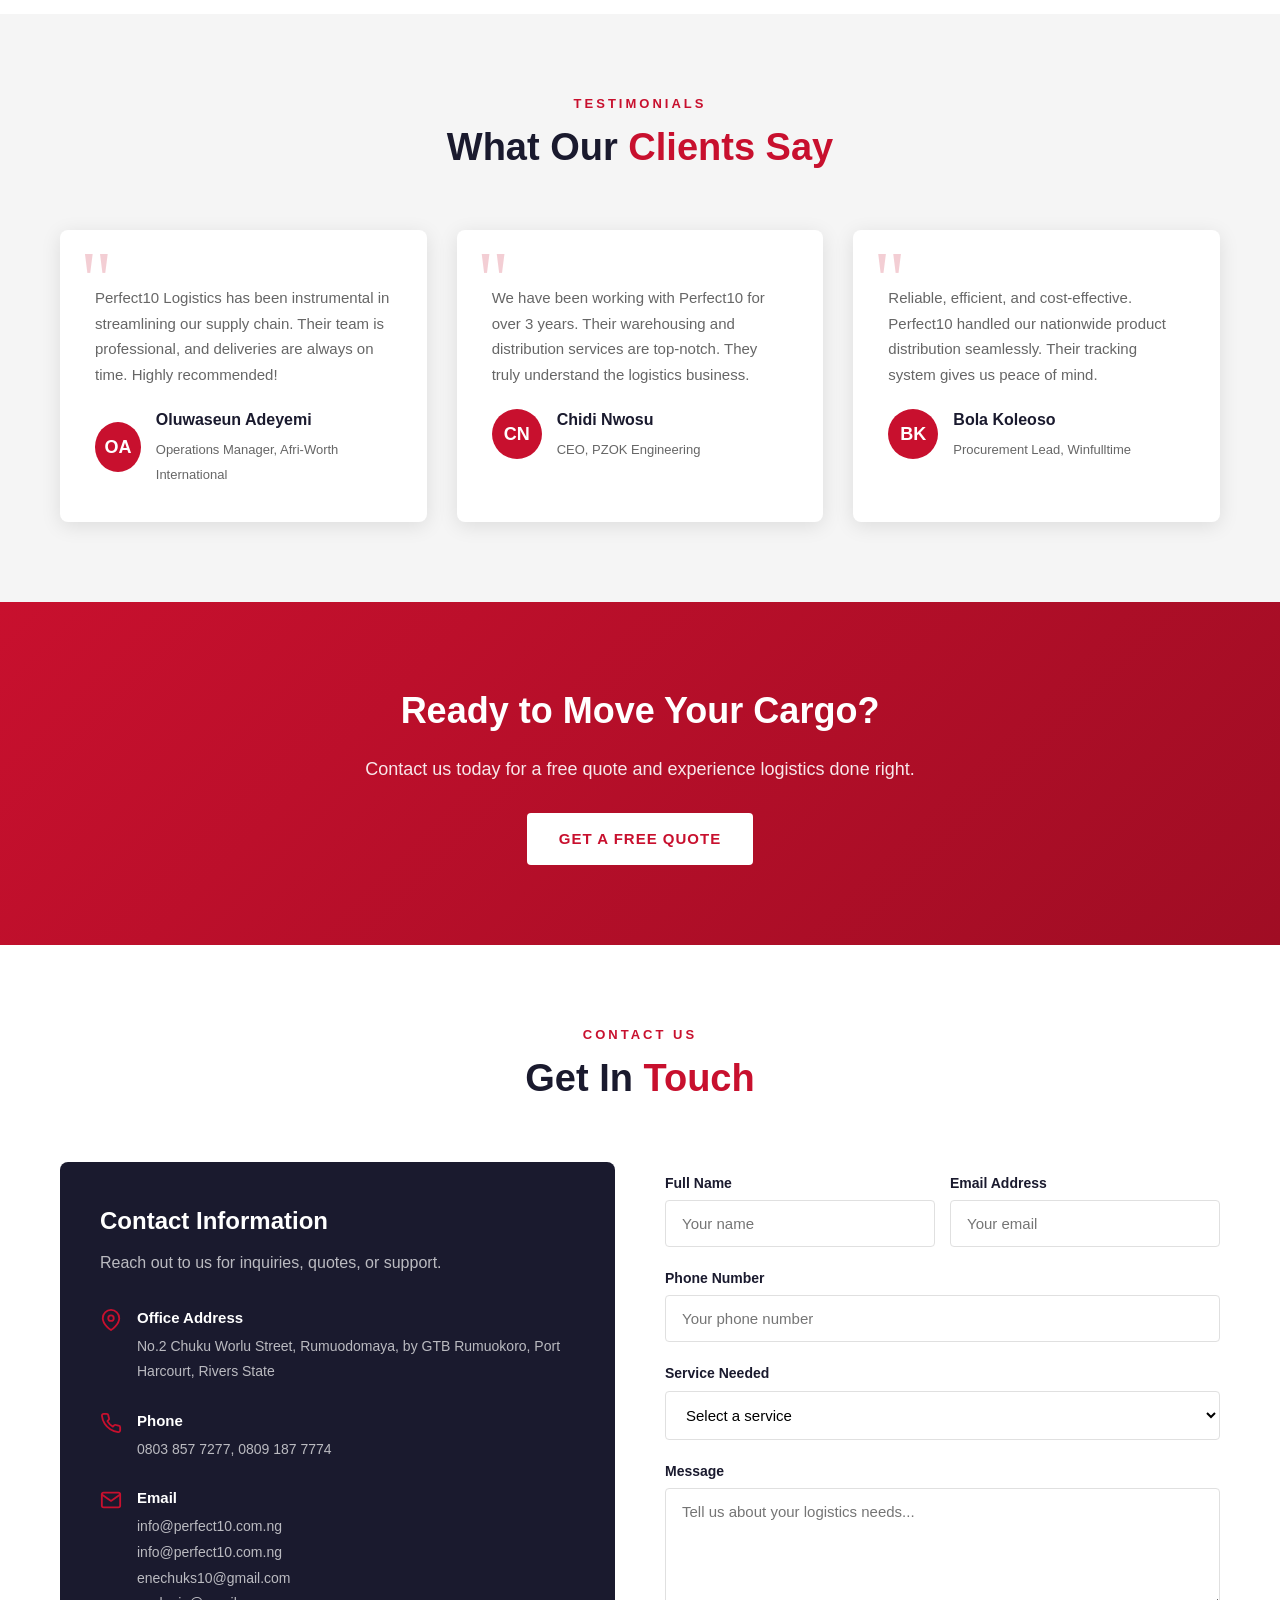
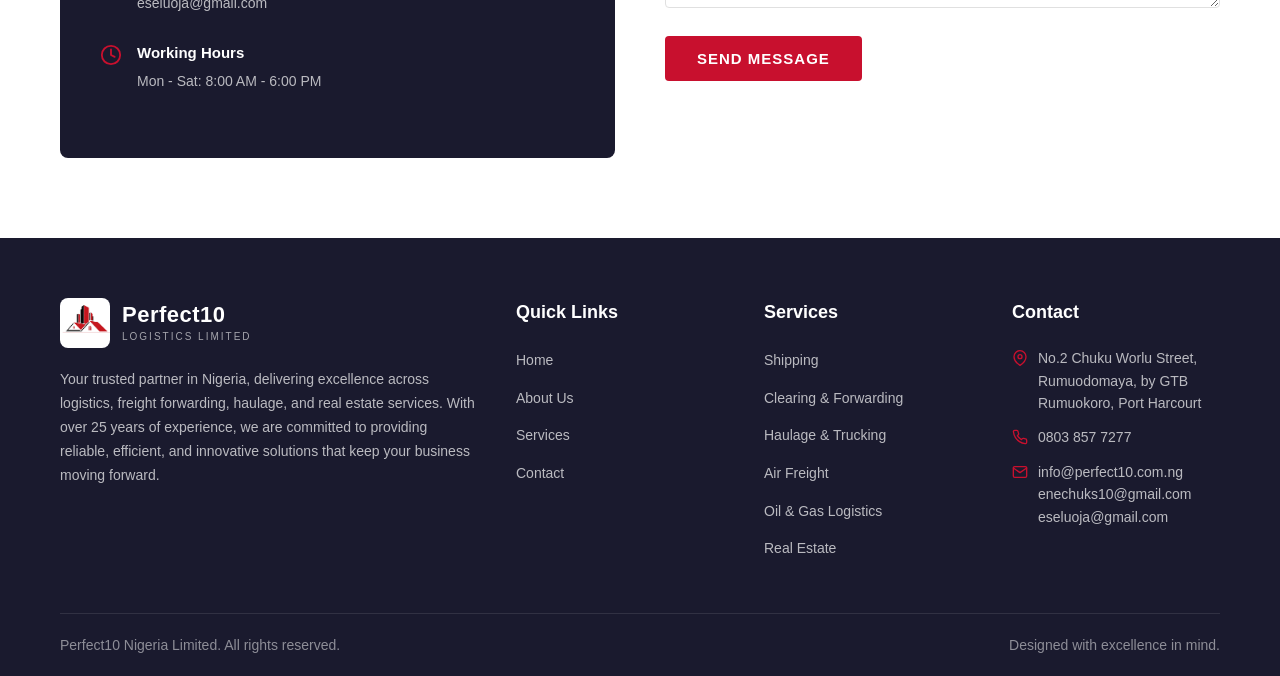
==== commit e7e32f38: "Use fallback.jpg as hero fallback image" ====
--- a/index.html
+++ b/index.html
@@ -37,7 +37,7 @@
 
   <!-- Hero Section -->
   <section class="hero">
-    <video class="hero-video" autoplay muted loop playsinline poster="images/hero-terminal.jpg">
+    <video class="hero-video" autoplay muted loop playsinline poster="images/fallback.jpg">
       <source src="images/hero.mp4" type="video/mp4">
     </video>
     <div class="container">
--- a/css/style.css
+++ b/css/style.css
@@ -1622,7 +1622,7 @@
 
 @media (max-width: 768px) {
   .hero {
-    background: linear-gradient(135deg, var(--dark) 0%, var(--dark-secondary) 50%, #1a1a2e 100%), url('../images/hero-terminal.jpg');
+    background: linear-gradient(135deg, var(--dark) 0%, var(--dark-secondary) 50%, #1a1a2e 100%), url('../images/fallback.jpg');
     background-size: cover;
     background-position: center;
     min-height: 100vh;
